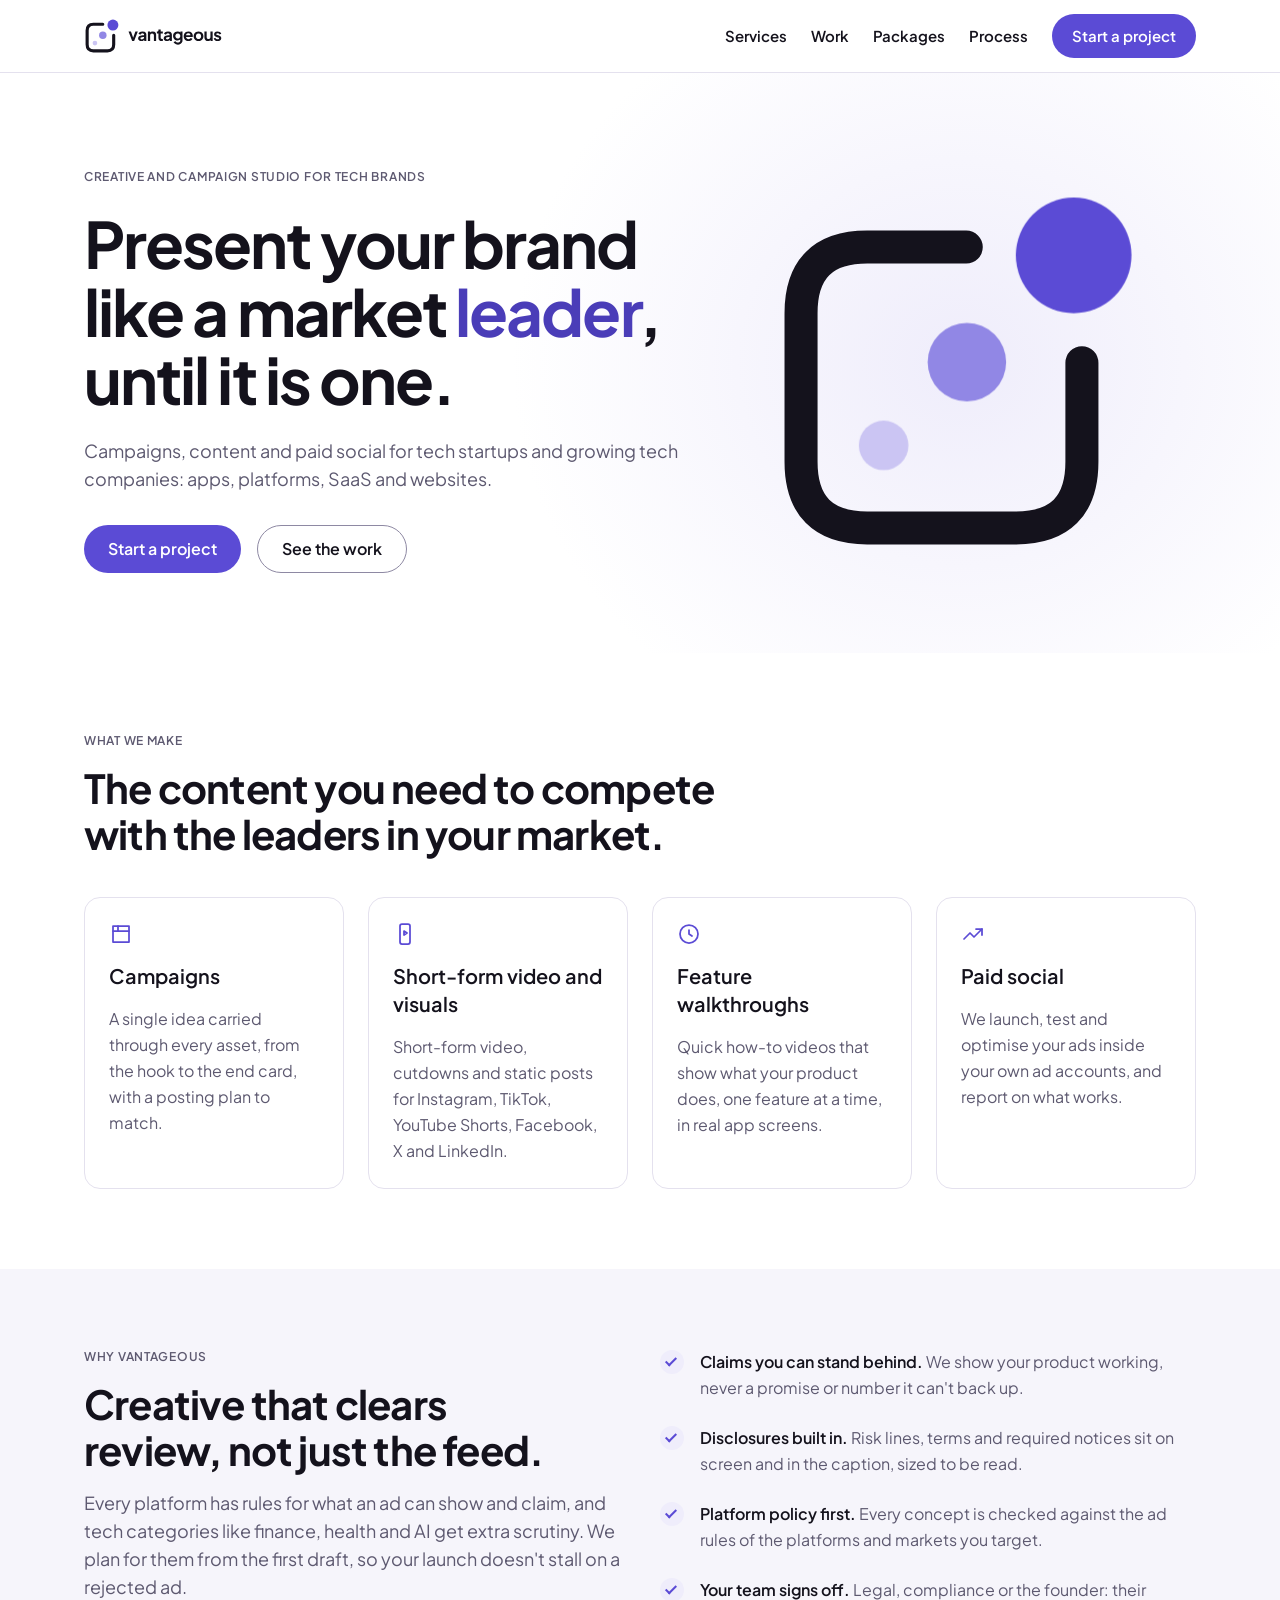
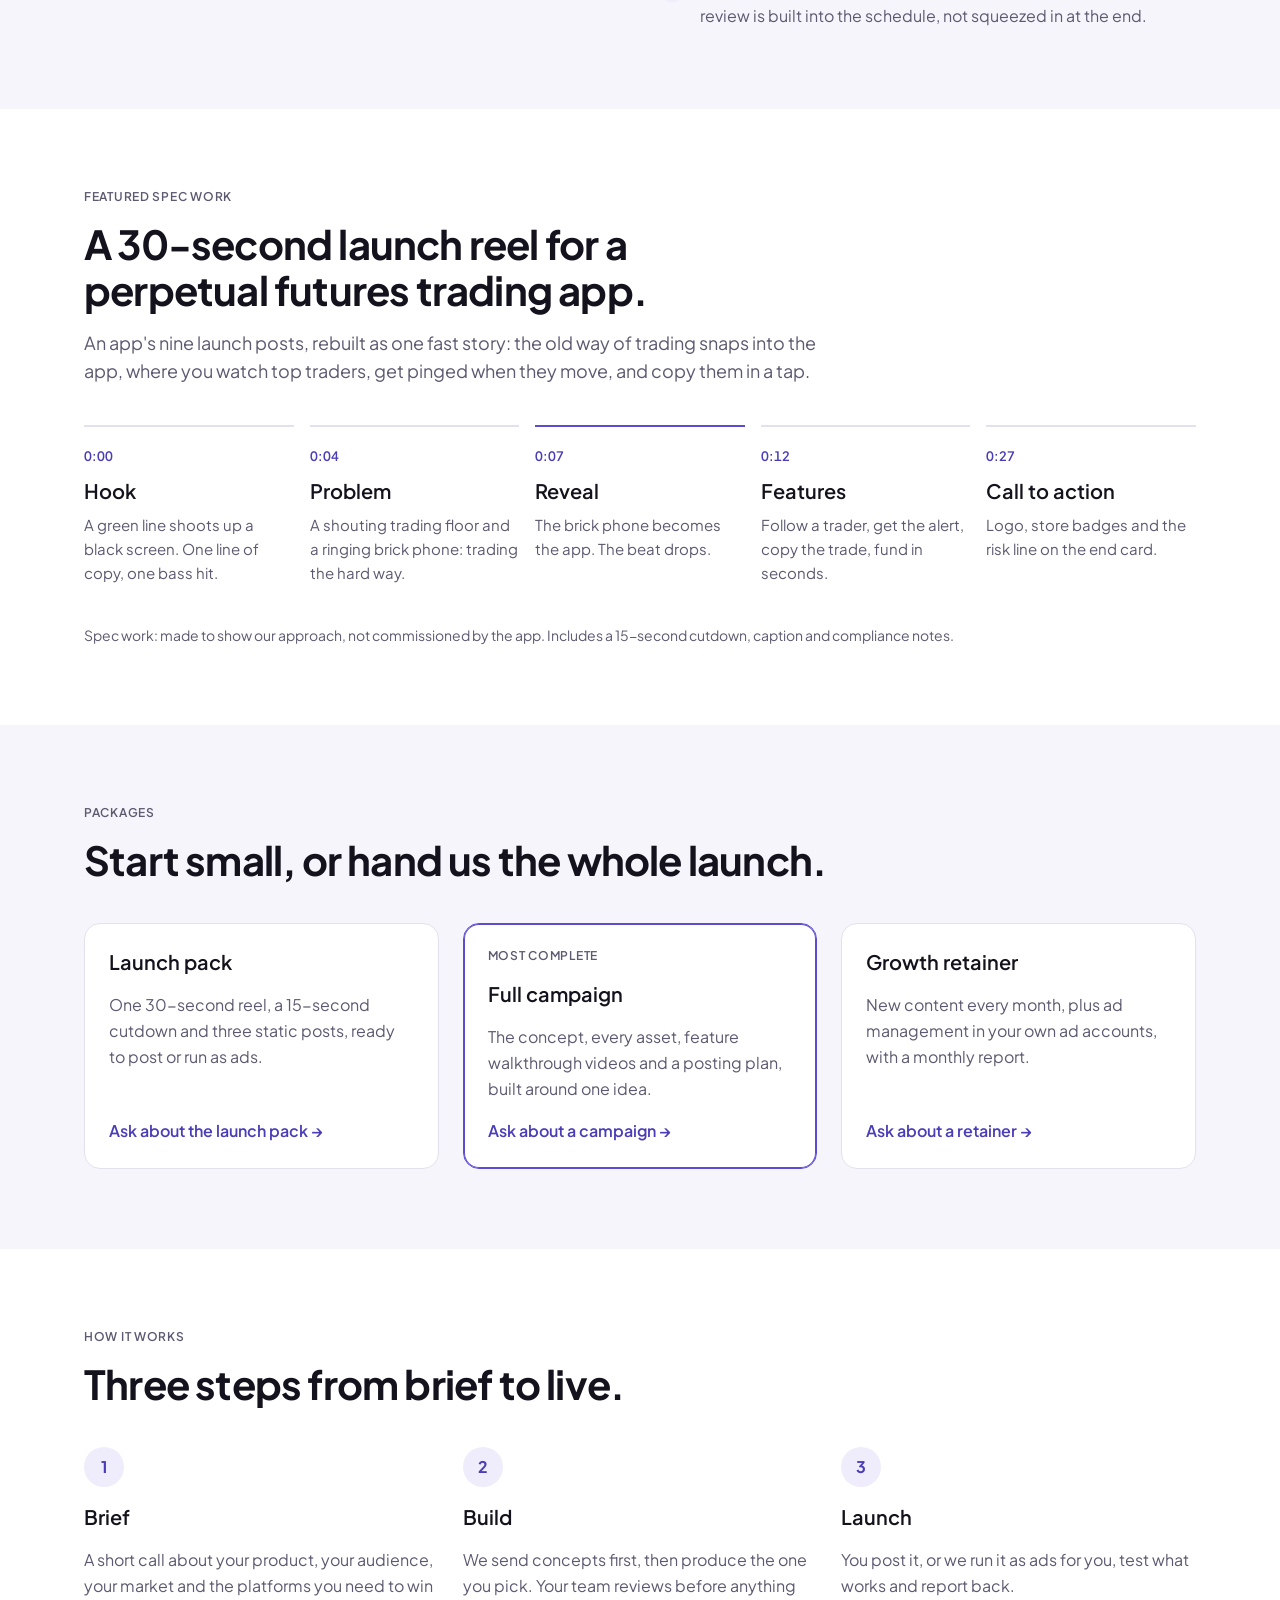
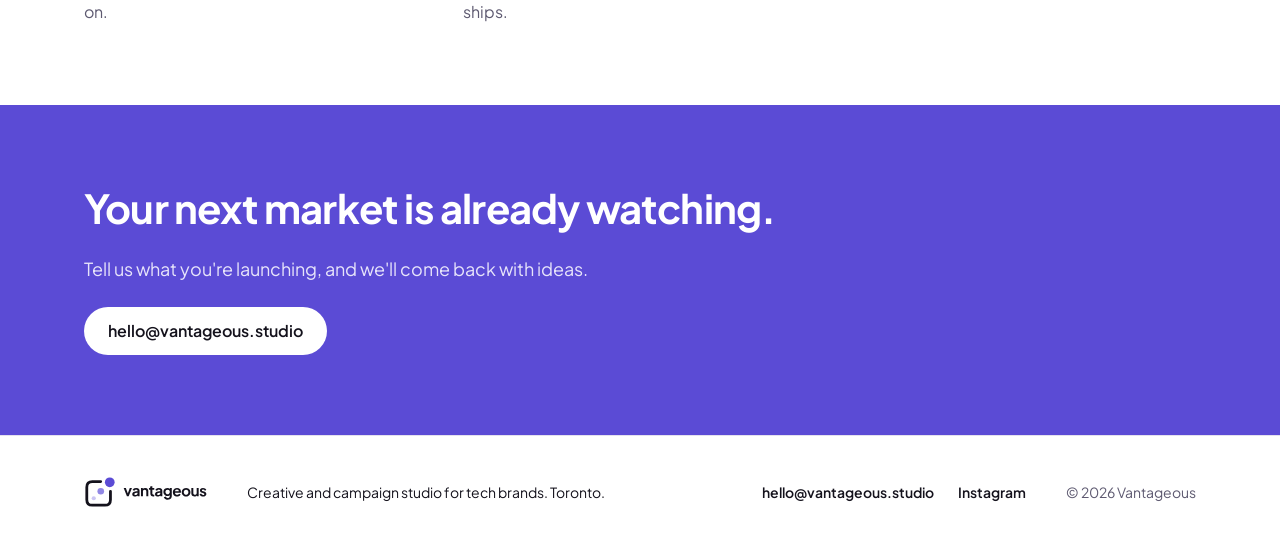
==== index.html @ e402a7e0 "Broaden to tech startups, new line, more platforms Co-Authored-By: Claude Opus 5.5 <noreply@anthropi" ====
<!doctype html>
<html lang="en">
<head>
<meta charset="utf-8">
<meta name="viewport" content="width=device-width, initial-scale=1">
<title>Vantageous | Campaigns and content for tech startups</title>
<meta name="description" content="Vantageous is a creative and campaign studio for tech startups and growing tech companies. Campaigns, short-form video, feature walkthroughs and paid social, built to clear platform review the first time.">
<link rel="canonical" href="https://vantageous.studio/">
<meta property="og:type" content="website">
<meta property="og:url" content="https://vantageous.studio/">
<meta property="og:title" content="Vantageous: present your brand like a market leader, until it is one">
<meta property="og:description" content="Campaigns, content and paid social for tech startups and growing tech companies.">
<meta property="og:image" content="https://vantageous.studio/assets/og-image.png">
<meta name="twitter:card" content="summary_large_image">
<meta name="theme-color" content="#ffffff">
<link rel="icon" href="/assets/vantageous-mark-small.svg" type="image/svg+xml">
<link rel="icon" href="/assets/favicon-32.png" type="image/png" sizes="32x32">
<link rel="apple-touch-icon" href="/assets/apple-touch-icon.png">
<link rel="preconnect" href="https://fonts.googleapis.com">
<link rel="preconnect" href="https://fonts.gstatic.com" crossorigin>
<link href="https://fonts.googleapis.com/css2?family=Plus+Jakarta+Sans:wght@400;600;700&display=swap" rel="stylesheet">
<link rel="stylesheet" href="/styles.css">
</head>
<body>

<a class="skip" href="#main">Skip to content</a>

<header class="nav">
  <div class="container nav-inner">
    <a href="/" class="brand" aria-label="Vantageous home">
      <img src="/assets/vantageous-lockup-ink.svg" alt="Vantageous" width="140" height="36">
    </a>
    <nav aria-label="Main">
      <ul class="nav-links">
        <li><a href="#services">Services</a></li>
        <li><a href="#work">Work</a></li>
        <li><a href="#packages">Packages</a></li>
        <li><a href="#process">Process</a></li>
      </ul>
    </nav>
    <a class="btn btn-primary btn-sm" href="mailto:hello@vantageous.studio?subject=New%20project">Start a project</a>
  </div>
</header>

<main id="main">

  <section class="hero">
    <div class="glow" aria-hidden="true"></div>
    <div class="container hero-inner">
      <div class="hero-copy">
        <p class="label">Creative and campaign studio for tech brands</p>
        <h1 class="display">Present your brand like a market <span class="hl">leader</span>, until it is one.</h1>
        <p class="lead">Campaigns, content and paid social for tech startups and growing tech companies: apps, platforms, SaaS and websites.</p>
        <div class="actions">
          <a class="btn btn-primary" href="mailto:hello@vantageous.studio?subject=New%20project">Start a project</a>
          <a class="btn btn-ghost" href="#work">See the work</a>
        </div>
      </div>
      <div class="hero-mark" aria-hidden="true">
        <svg viewBox="36 20 184 184" class="mark-anim">
          <path class="m-frame" d="M132 52 H84 Q52 52 52 84 V156 Q52 188 84 188 H156 Q188 188 188 156 V108"/>
          <circle class="m-dot d1" cx="92" cy="148" r="12"/>
          <circle class="m-dot d2" cx="132.3" cy="107.7" r="19"/>
          <circle class="m-dot d3" cx="184" cy="56" r="28"/>
        </svg>
      </div>
    </div>
  </section>

  <section id="services" class="section">
    <div class="container">
      <div class="section-head">
        <p class="label">What we make</p>
        <h2 class="h1">The content you need to compete with the leaders in your market.</h2>
      </div>
      <div class="grid grid-4">
        <article class="card">
          <svg class="icon" viewBox="0 0 24 24" aria-hidden="true"><path d="M4 4h16v16H4z"/><path d="M4 9h16M9 4v5"/></svg>
          <h3 class="h3">Campaigns</h3>
          <p>A single idea carried through every asset, from the hook to the end card, with a posting plan to match.</p>
        </article>
        <article class="card">
          <svg class="icon" viewBox="0 0 24 24" aria-hidden="true"><rect x="7" y="2" width="10" height="20" rx="2"/><path d="m11 9 3 2-3 2z"/></svg>
          <h3 class="h3">Short-form video and visuals</h3>
          <p>Short-form video, cutdowns and static posts for Instagram, TikTok, YouTube Shorts, Facebook, X and LinkedIn.</p>
        </article>
        <article class="card">
          <svg class="icon" viewBox="0 0 24 24" aria-hidden="true"><circle cx="12" cy="12" r="9"/><path d="M12 8v4l3 2"/></svg>
          <h3 class="h3">Feature walkthroughs</h3>
          <p>Quick how-to videos that show what your product does, one feature at a time, in real app screens.</p>
        </article>
        <article class="card">
          <svg class="icon" viewBox="0 0 24 24" aria-hidden="true"><path d="M3 17l6-6 4 4 8-8"/><path d="M15 7h6v6"/></svg>
          <h3 class="h3">Paid social</h3>
          <p>We launch, test and optimise your ads inside your own ad accounts, and report on what works.</p>
        </article>
      </div>
    </div>
  </section>

  <section class="section band">
    <div class="container split">
      <div>
        <p class="label">Why Vantageous</p>
        <h2 class="h1">Creative that clears review, not just the feed.</h2>
        <p class="lead">Every platform has rules for what an ad can show and claim, and tech categories like finance, health and AI get extra scrutiny. We plan for them from the first draft, so your launch doesn't stall on a rejected ad.</p>
      </div>
      <ul class="checks">
        <li><span class="check" aria-hidden="true"></span><div><strong>Claims you can stand behind.</strong> We show your product working, never a promise or number it can't back up.</div></li>
        <li><span class="check" aria-hidden="true"></span><div><strong>Disclosures built in.</strong> Risk lines, terms and required notices sit on screen and in the caption, sized to be read.</div></li>
        <li><span class="check" aria-hidden="true"></span><div><strong>Platform policy first.</strong> Every concept is checked against the ad rules of the platforms and markets you target.</div></li>
        <li><span class="check" aria-hidden="true"></span><div><strong>Your team signs off.</strong> Legal, compliance or the founder: their review is built into the schedule, not squeezed in at the end.</div></li>
      </ul>
    </div>
  </section>

  <section id="work" class="section">
    <div class="container">
      <div class="section-head">
        <p class="label">Featured spec work</p>
        <h2 class="h1">A 30-second launch reel for a perpetual futures trading app.</h2>
        <p class="lead">An app's nine launch posts, rebuilt as one fast story: the old way of trading snaps into the app, where you watch top traders, get pinged when they move, and copy them in a tap.</p>
      </div>
      <ol class="beats">
        <li class="beat"><span class="time">0:00</span><h3 class="h3">Hook</h3><p>A green line shoots up a black screen. One line of copy, one bass hit.</p></li>
        <li class="beat"><span class="time">0:04</span><h3 class="h3">Problem</h3><p>A shouting trading floor and a ringing brick phone: trading the hard way.</p></li>
        <li class="beat"><span class="time">0:07</span><h3 class="h3">Reveal</h3><p>The brick phone becomes the app. The beat drops.</p></li>
        <li class="beat"><span class="time">0:12</span><h3 class="h3">Features</h3><p>Follow a trader, get the alert, copy the trade, fund in seconds.</p></li>
        <li class="beat"><span class="time">0:27</span><h3 class="h3">Call to action</h3><p>Logo, store badges and the risk line on the end card.</p></li>
      </ol>
      <p class="note">Spec work: made to show our approach, not commissioned by the app. Includes a 15-second cutdown, caption and compliance notes.</p>
    </div>
  </section>

  <section id="packages" class="section band">
    <div class="container">
      <div class="section-head">
        <p class="label">Packages</p>
        <h2 class="h1">Start small, or hand us the whole launch.</h2>
      </div>
      <div class="grid grid-3">
        <article class="card pkg">
          <h3 class="h3">Launch pack</h3>
          <p>One 30-second reel, a 15-second cutdown and three static posts, ready to post or run as ads.</p>
          <a class="link" href="mailto:hello@vantageous.studio?subject=Launch%20pack">Ask about the launch pack</a>
        </article>
        <article class="card pkg featured">
          <p class="label tag">Most complete</p>
          <h3 class="h3">Full campaign</h3>
          <p>The concept, every asset, feature walkthrough videos and a posting plan, built around one idea.</p>
          <a class="link" href="mailto:hello@vantageous.studio?subject=Full%20campaign">Ask about a campaign</a>
        </article>
        <article class="card pkg">
          <h3 class="h3">Growth retainer</h3>
          <p>New content every month, plus ad management in your own ad accounts, with a monthly report.</p>
          <a class="link" href="mailto:hello@vantageous.studio?subject=Growth%20retainer">Ask about a retainer</a>
        </article>
      </div>
    </div>
  </section>

  <section id="process" class="section">
    <div class="container">
      <div class="section-head">
        <p class="label">How it works</p>
        <h2 class="h1">Three steps from brief to live.</h2>
      </div>
      <ol class="grid grid-3 steps">
        <li class="step"><span class="num">1</span><h3 class="h3">Brief</h3><p>A short call about your product, your audience, your market and the platforms you need to win on.</p></li>
        <li class="step"><span class="num">2</span><h3 class="h3">Build</h3><p>We send concepts first, then produce the one you pick. Your team reviews before anything ships.</p></li>
        <li class="step"><span class="num">3</span><h3 class="h3">Launch</h3><p>You post it, or we run it as ads for you, test what works and report back.</p></li>
      </ol>
    </div>
  </section>

  <section class="section cta">
    <div class="container cta-inner">
      <h2 class="h1">Your next market is already watching.</h2>
      <p class="lead">Tell us what you're launching, and we'll come back with ideas.</p>
      <a class="btn btn-light" href="mailto:hello@vantageous.studio?subject=New%20project">hello@vantageous.studio</a>
    </div>
  </section>

</main>

<footer class="footer">
  <div class="container footer-inner">
    <img src="/assets/vantageous-lockup-ink.svg" alt="Vantageous" width="124" height="32">
    <p class="small">Creative and campaign studio for tech brands. Toronto.</p>
    <ul class="footer-links">
      <li><a href="mailto:hello@vantageous.studio">hello@vantageous.studio</a></li>
      <li><a href="https://www.instagram.com/vantageous/">Instagram</a></li>
    </ul>
    <p class="small muted">© 2026 Vantageous</p>
  </div>
</footer>

</body>
</html>
---- styles.css ----
/* Vantageous site. Values from the Vantageous design system (tokens.json). */
:root {
  --surface: #ffffff;
  --surface-subtle: #f6f5fb;
  --surface-tint: #efedfb;
  --ink: #14121c;
  --ink-muted: #5d5970;
  --line: #e4e1ee;
  --line-strong: #8e89a3;
  --violet: #5b4bd5;
  --violet-soft: #9187e5;
  --violet-text: #4a3db8;
  --on-violet: #ffffff;
  --dot-1: #cbc5f3;

  --space-2: 8px;
  --space-4: 16px;
  --space-6: 24px;
  --space-10: 40px;
  --space-20: 80px;

  --radius-sm: 8px;
  --radius-md: 16px;
  --radius-lg: 28px;
  --radius-pill: 999px;

  --font: "Plus Jakarta Sans", system-ui, -apple-system, "Segoe UI", sans-serif;
}

*, *::before, *::after { box-sizing: border-box; }
html { scroll-behavior: smooth; }
body {
  margin: 0;
  background: var(--surface);
  color: var(--ink);
  font-family: var(--font);
  font-size: 16px;
  line-height: 26px;
  -webkit-font-smoothing: antialiased;
}
img { max-width: 100%; display: block; }
a { color: var(--violet-text); }
:focus-visible { outline: 2px solid var(--violet); outline-offset: 2px; border-radius: 4px; }

.skip { position: absolute; left: -9999px; }
.skip:focus { left: var(--space-4); top: var(--space-4); background: var(--surface); padding: var(--space-2) var(--space-4); z-index: 10; }

.container { width: 100%; max-width: 1160px; margin: 0 auto; padding: 0 var(--space-6); }

/* type */
.display, .h1 { text-wrap: balance; }
.display { font-size: 64px; line-height: 68px; font-weight: 700; letter-spacing: -0.03em; margin: 0; }
.h1 { font-size: 40px; line-height: 46px; font-weight: 700; letter-spacing: -0.02em; margin: 0; }
.h3 { font-size: 20px; line-height: 28px; font-weight: 600; margin: 0; }
.lead { font-size: 18px; line-height: 28px; color: var(--ink-muted); margin: 0; }
.label { font-size: 12px; line-height: 16px; font-weight: 600; letter-spacing: 0.06em; text-transform: uppercase; color: var(--ink-muted); margin: 0; }
.small { font-size: 14px; line-height: 20px; margin: 0; }
.muted { color: var(--ink-muted); }
.hl { color: var(--violet-text); }

/* buttons */
.btn {
  display: inline-flex; align-items: center; justify-content: center;
  min-height: 48px; padding: 0 var(--space-6);
  border-radius: var(--radius-pill);
  font-weight: 600; font-size: 16px; text-decoration: none;
  transition: transform .15s ease, background-color .15s ease;
}
.btn:hover { transform: translateY(-1px); }
.btn-sm { min-height: 44px; padding: 0 20px; font-size: 15px; }
.btn-primary { background: var(--violet); color: var(--on-violet); }
.btn-primary:hover { background: #4f40c4; }
.btn-ghost { color: var(--ink); border: 1px solid var(--line-strong); }
.btn-ghost:hover { background: var(--surface-subtle); }
.btn-light { background: var(--surface); color: var(--ink); }

/* nav */
.nav { position: sticky; top: 0; z-index: 5; background: rgba(255,255,255,.9); backdrop-filter: saturate(180%) blur(12px); border-bottom: 1px solid var(--line); }
.nav-inner { display: flex; align-items: center; gap: var(--space-6); min-height: 72px; }
.brand img { height: 36px; width: auto; }
.nav nav { margin-left: auto; }
.nav-links { display: flex; gap: var(--space-6); list-style: none; margin: 0; padding: 0; }
.nav-links a { color: var(--ink); text-decoration: none; font-weight: 600; font-size: 15px; }
.nav-links a:hover { color: var(--violet-text); }

/* hero */
.hero { position: relative; overflow: hidden; padding: 96px 0 var(--space-20); }
.glow { position: absolute; inset: -20% -10% auto auto; width: 70%; height: 140%; background: radial-gradient(closest-side, var(--surface-tint), rgba(239,237,251,0)); pointer-events: none; }
.hero-inner { position: relative; display: grid; grid-template-columns: minmax(0, 1.25fr) minmax(0, 1fr); gap: var(--space-10); align-items: center; }
.hero-copy { display: flex; flex-direction: column; gap: var(--space-6); }
.actions { display: flex; flex-wrap: wrap; gap: var(--space-4); margin-top: var(--space-2); }
.hero-mark { display: flex; justify-content: center; }
.mark-anim { width: min(100%, 380px); height: auto; overflow: visible; }
.m-frame { fill: none; stroke: var(--ink); stroke-width: 16; stroke-linecap: round; stroke-linejoin: round; }
.m-dot { transform-box: fill-box; transform-origin: center; }
.d1 { fill: var(--dot-1); }
.d2 { fill: var(--violet-soft); }
.d3 { fill: var(--violet); }

@media (prefers-reduced-motion: no-preference) {
  .m-dot { opacity: 0; animation: pop .5s cubic-bezier(.2,.9,.3,1.3) forwards; }
  .d1 { animation-delay: .35s; }
  .d2 { animation-delay: .7s; }
  .d3 { animation: pop .5s cubic-bezier(.2,.9,.3,1.3) 1.05s forwards, breakout .6s cubic-bezier(.2,.9,.3,1.2) 1.05s both; }
  @keyframes pop { from { opacity: 0; transform: scale(.2); } to { opacity: 1; transform: scale(1); } }
  @keyframes breakout { from { translate: -26px 26px; } to { translate: 0 0; } }
}

/* sections */
.section { padding: var(--space-20) 0; }
.band { background: var(--surface-subtle); }
.section-head { display: flex; flex-direction: column; gap: var(--space-4); max-width: 760px; margin-bottom: var(--space-10); }

.grid { display: grid; gap: var(--space-6); }
.grid-4 { grid-template-columns: repeat(4, minmax(0, 1fr)); }
.grid-3 { grid-template-columns: repeat(3, minmax(0, 1fr)); }

.card {
  background: var(--surface); border: 1px solid var(--line); border-radius: var(--radius-md);
  padding: var(--space-6); display: flex; flex-direction: column; gap: var(--space-4);
}
.card p { margin: 0; color: var(--ink-muted); }
.icon { width: 24px; height: 24px; fill: none; stroke: var(--violet); stroke-width: 1.75; stroke-linecap: round; stroke-linejoin: round; }

/* why fintech */
.split { display: grid; grid-template-columns: minmax(0, 1fr) minmax(0, 1fr); gap: var(--space-10); align-items: start; }
.split > div { display: flex; flex-direction: column; gap: var(--space-4); }
.checks { list-style: none; margin: 0; padding: 0; display: flex; flex-direction: column; gap: var(--space-6); }
.checks li { display: flex; gap: var(--space-4); align-items: flex-start; }
.checks strong { font-weight: 600; }
.checks div { color: var(--ink-muted); }
.checks strong { color: var(--ink); }
.check { flex: none; width: 24px; height: 24px; margin-top: 1px; border-radius: var(--radius-pill); background: var(--surface-tint); position: relative; }
.check::after { content: ""; position: absolute; left: 8px; top: 5px; width: 6px; height: 11px; border: solid var(--violet); border-width: 0 2px 2px 0; transform: rotate(45deg); }

/* spec work */
.beats { list-style: none; margin: 0; padding: 0; display: grid; grid-template-columns: repeat(5, minmax(0, 1fr)); gap: var(--space-4); }
.beat { border-top: 2px solid var(--line); padding-top: var(--space-4); display: flex; flex-direction: column; gap: var(--space-2); }
.beat:nth-child(3) { border-top-color: var(--violet); }
.beat p { margin: 0; color: var(--ink-muted); font-size: 15px; line-height: 24px; }
.time { font-size: 13px; font-weight: 600; color: var(--violet-text); font-variant-numeric: tabular-nums; }
.note { margin: var(--space-10) 0 0; font-size: 14px; line-height: 20px; color: var(--ink-muted); }

/* packages */
.pkg .link { margin-top: auto; font-weight: 600; text-decoration: none; }
.pkg .link::after { content: " \2192"; }
.featured { border-color: var(--violet); box-shadow: inset 0 0 0 1px var(--violet); }
.tag { color: var(--violet-text); }

/* process */
.steps { list-style: none; margin: 0; padding: 0; }
.step { display: flex; flex-direction: column; gap: var(--space-4); }
.step p { margin: 0; color: var(--ink-muted); }
.num { width: 40px; height: 40px; border-radius: var(--radius-pill); background: var(--surface-tint); color: var(--violet-text); display: grid; place-items: center; font-weight: 700; }

/* cta */
.cta { background: var(--violet); color: var(--on-violet); }
.cta-inner { display: flex; flex-direction: column; align-items: flex-start; gap: var(--space-6); }
.cta .lead { color: #e7e4fa; }

/* footer */
.footer { padding: var(--space-10) 0; border-top: 1px solid var(--line); }
.footer-inner { display: flex; flex-wrap: wrap; align-items: center; gap: var(--space-4) var(--space-10); }
.footer-inner img { height: 32px; width: auto; }
.footer-links { display: flex; gap: var(--space-6); list-style: none; margin: 0 0 0 auto; padding: 0; font-size: 14px; }
.footer-links a { color: var(--ink); text-decoration: none; font-weight: 600; }

/* responsive */
@media (max-width: 1000px) {
  .grid-4 { grid-template-columns: repeat(2, minmax(0, 1fr)); }
  .beats { grid-template-columns: repeat(2, minmax(0, 1fr)); row-gap: var(--space-6); }
}
@media (max-width: 760px) {
  .container { padding: 0 var(--space-4); }
  .nav-links { display: none; }
  .nav nav { margin-left: auto; }
  .hero { padding: var(--space-10) 0 var(--space-10); }
  .hero-inner { grid-template-columns: 1fr; }
  .hero-mark { order: -1; justify-content: flex-start; }
  .mark-anim { width: 140px; }
  .display { font-size: 40px; line-height: 44px; }
  .h1 { font-size: 30px; line-height: 36px; }
  .lead { font-size: 16px; line-height: 26px; }
  .section { padding: 56px 0; }
  .grid-4, .grid-3, .split { grid-template-columns: 1fr; }
  .beats { grid-template-columns: 1fr; }
  .brand img { height: 30px; }
  .footer-links { margin-left: 0; }
}
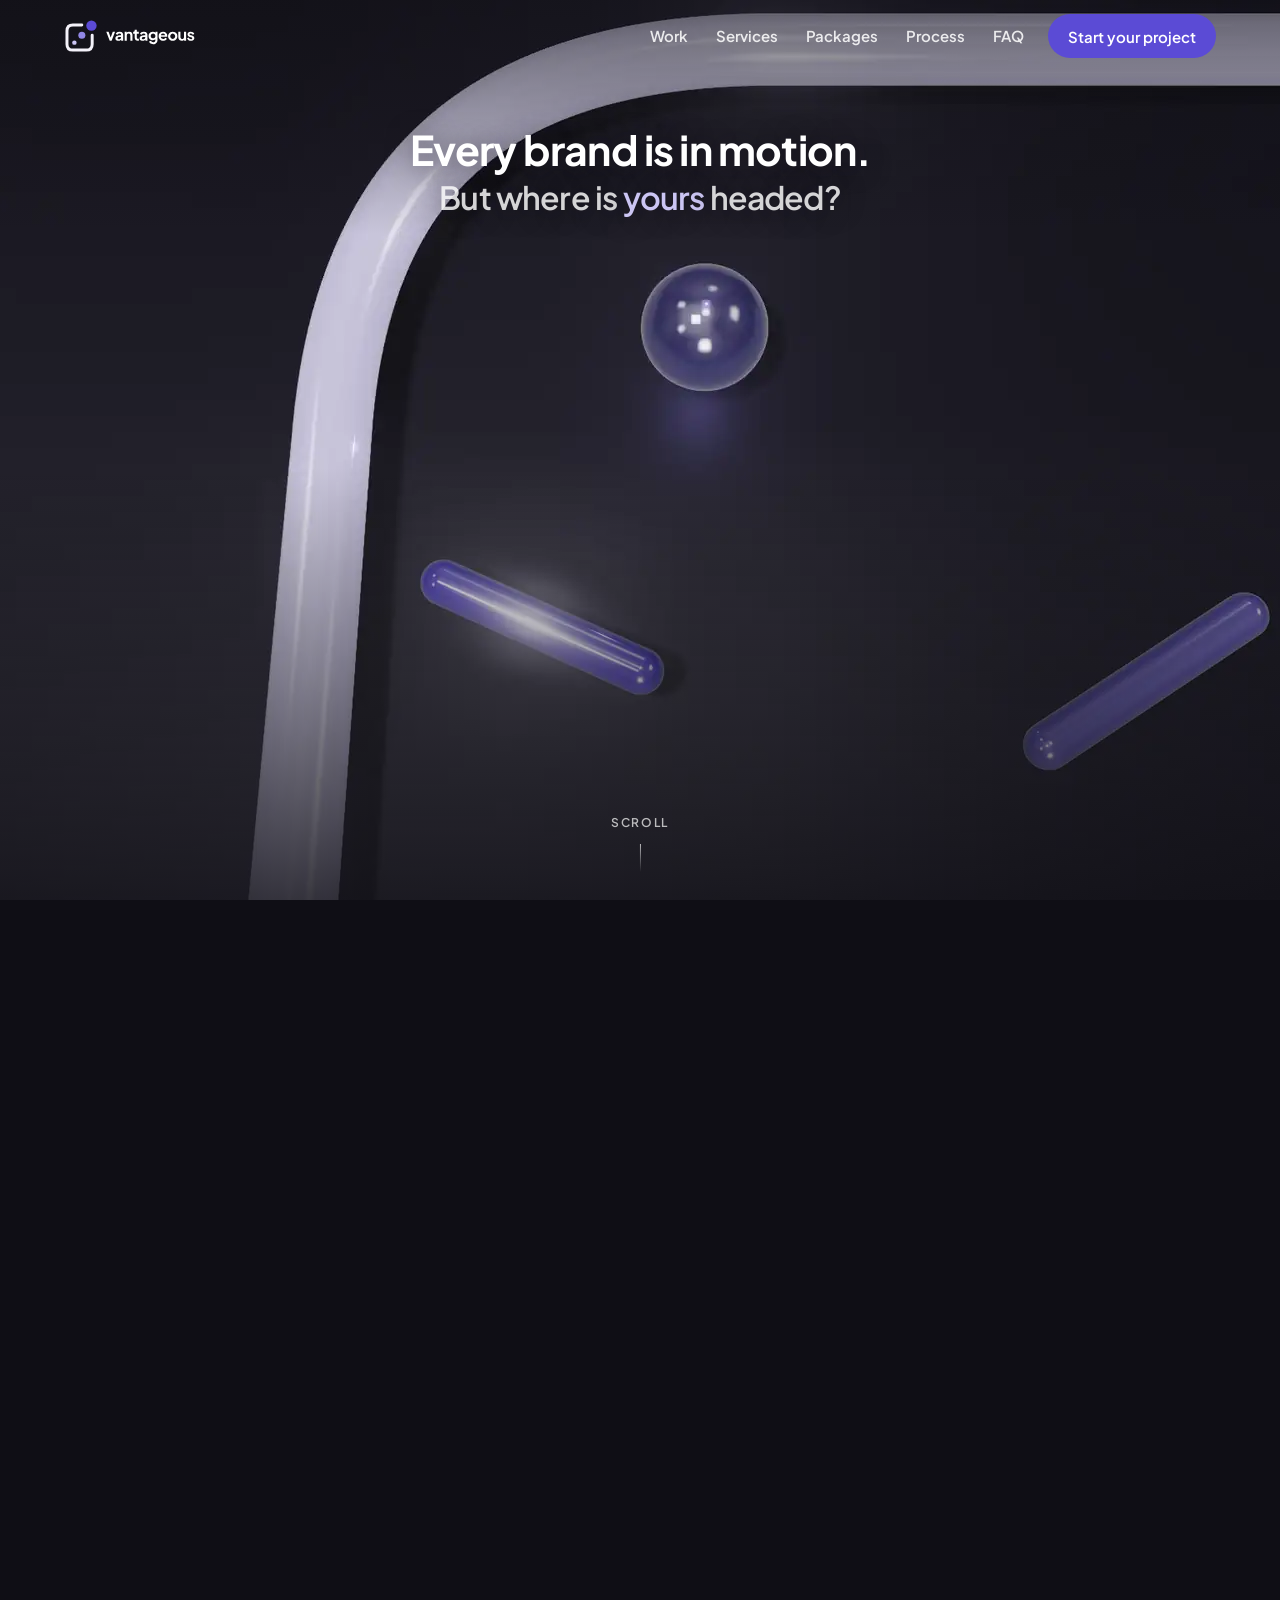
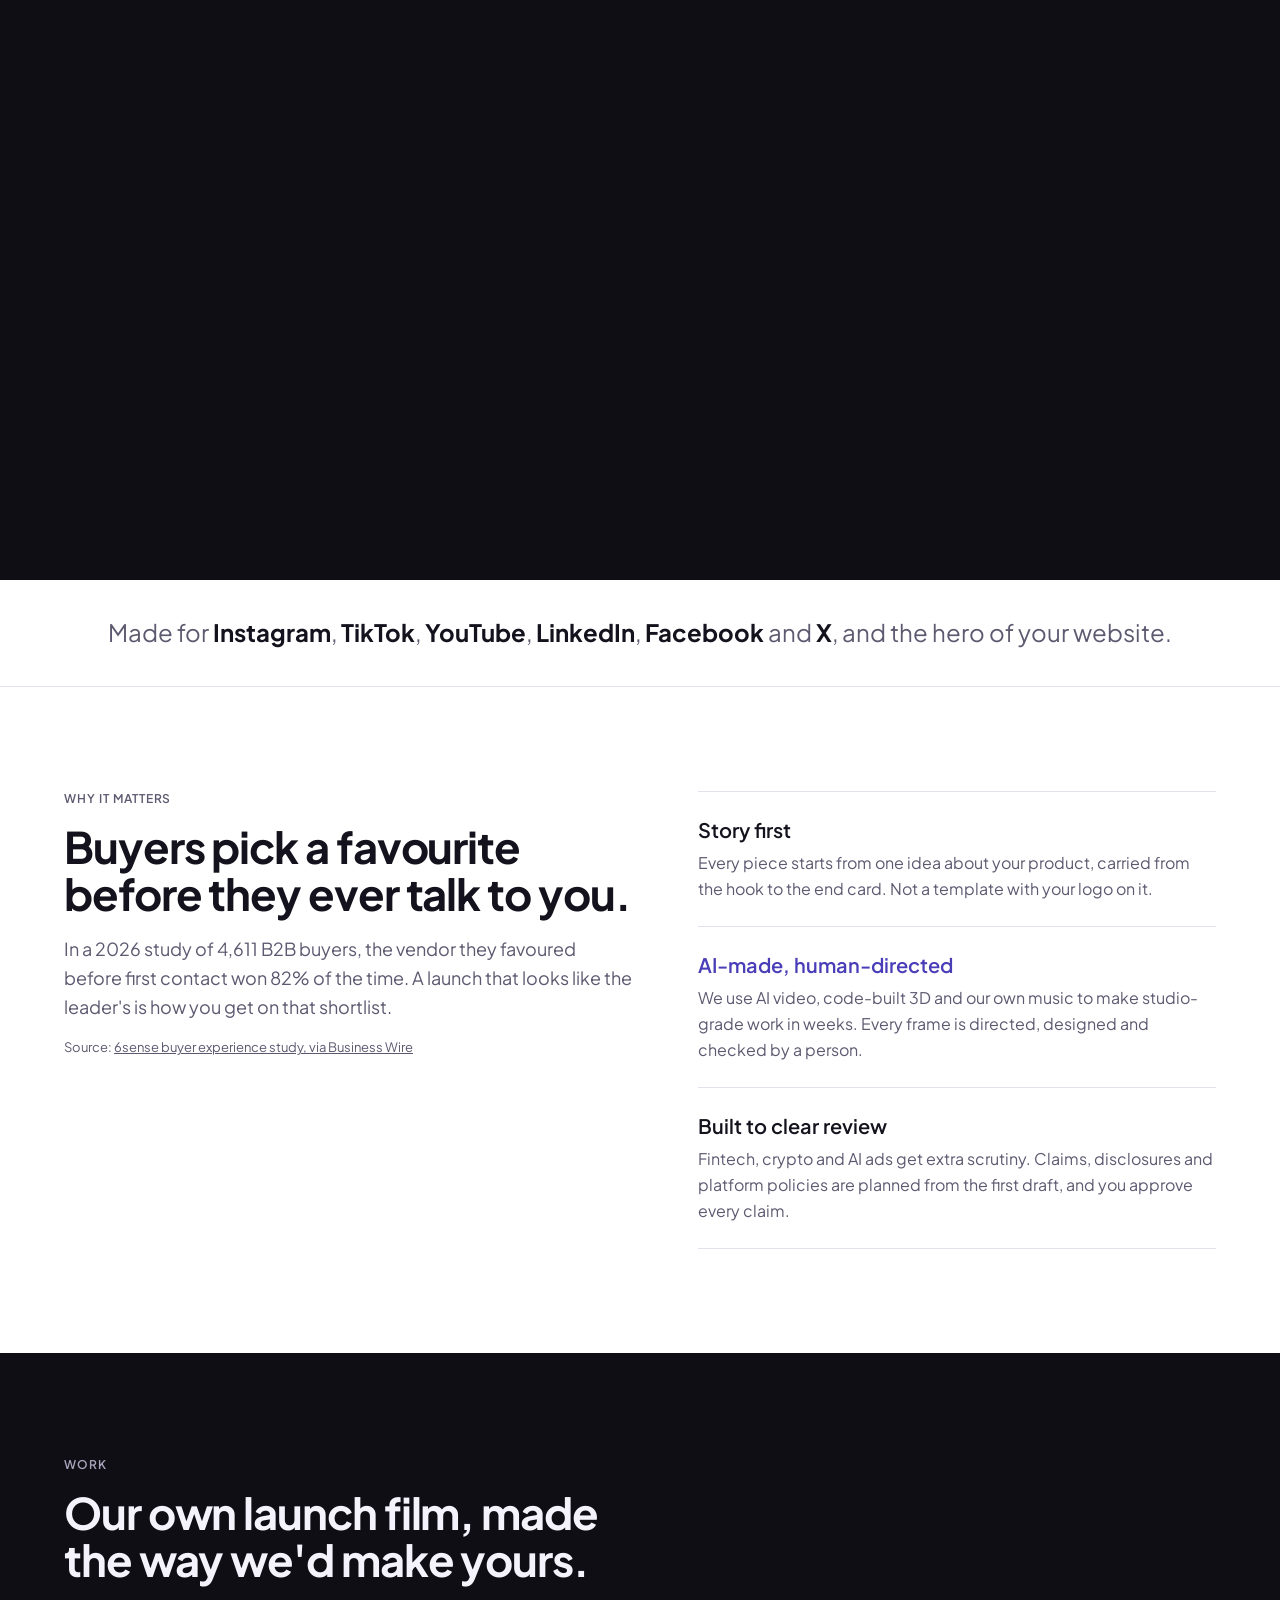
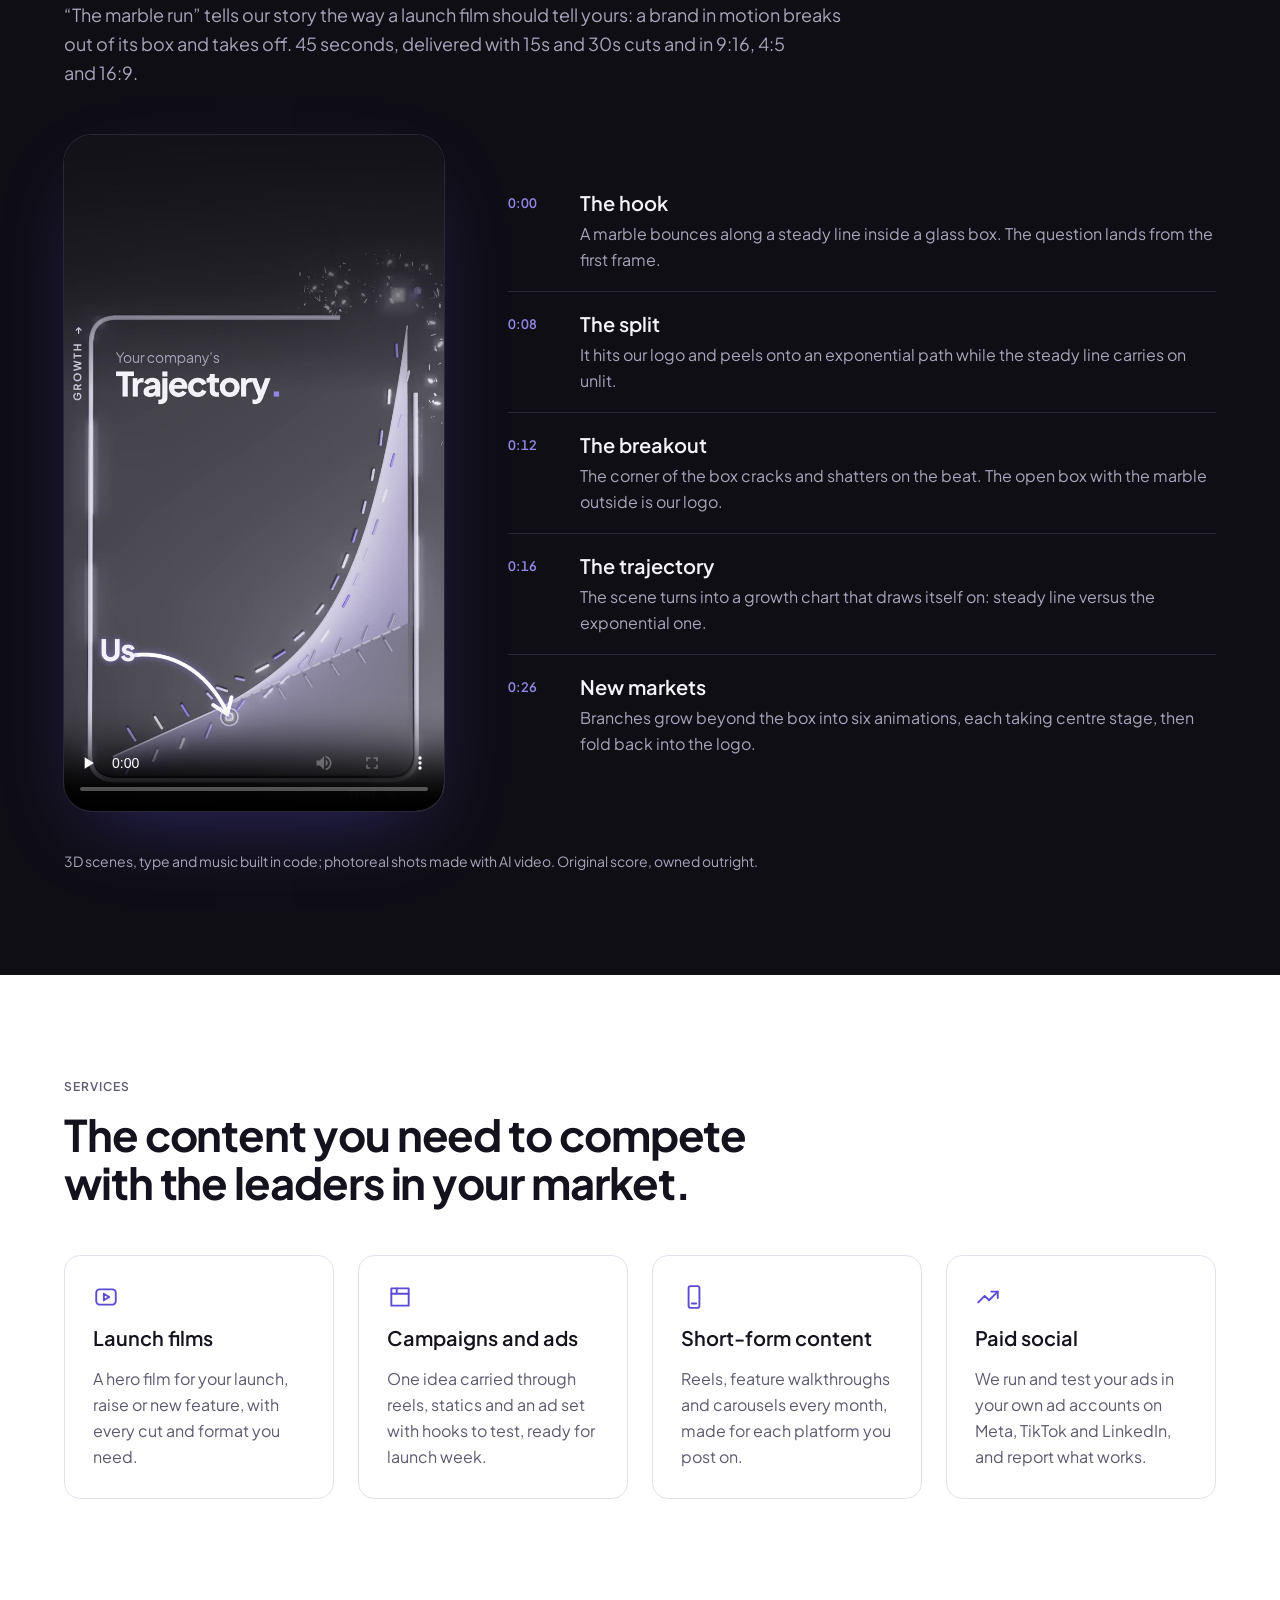
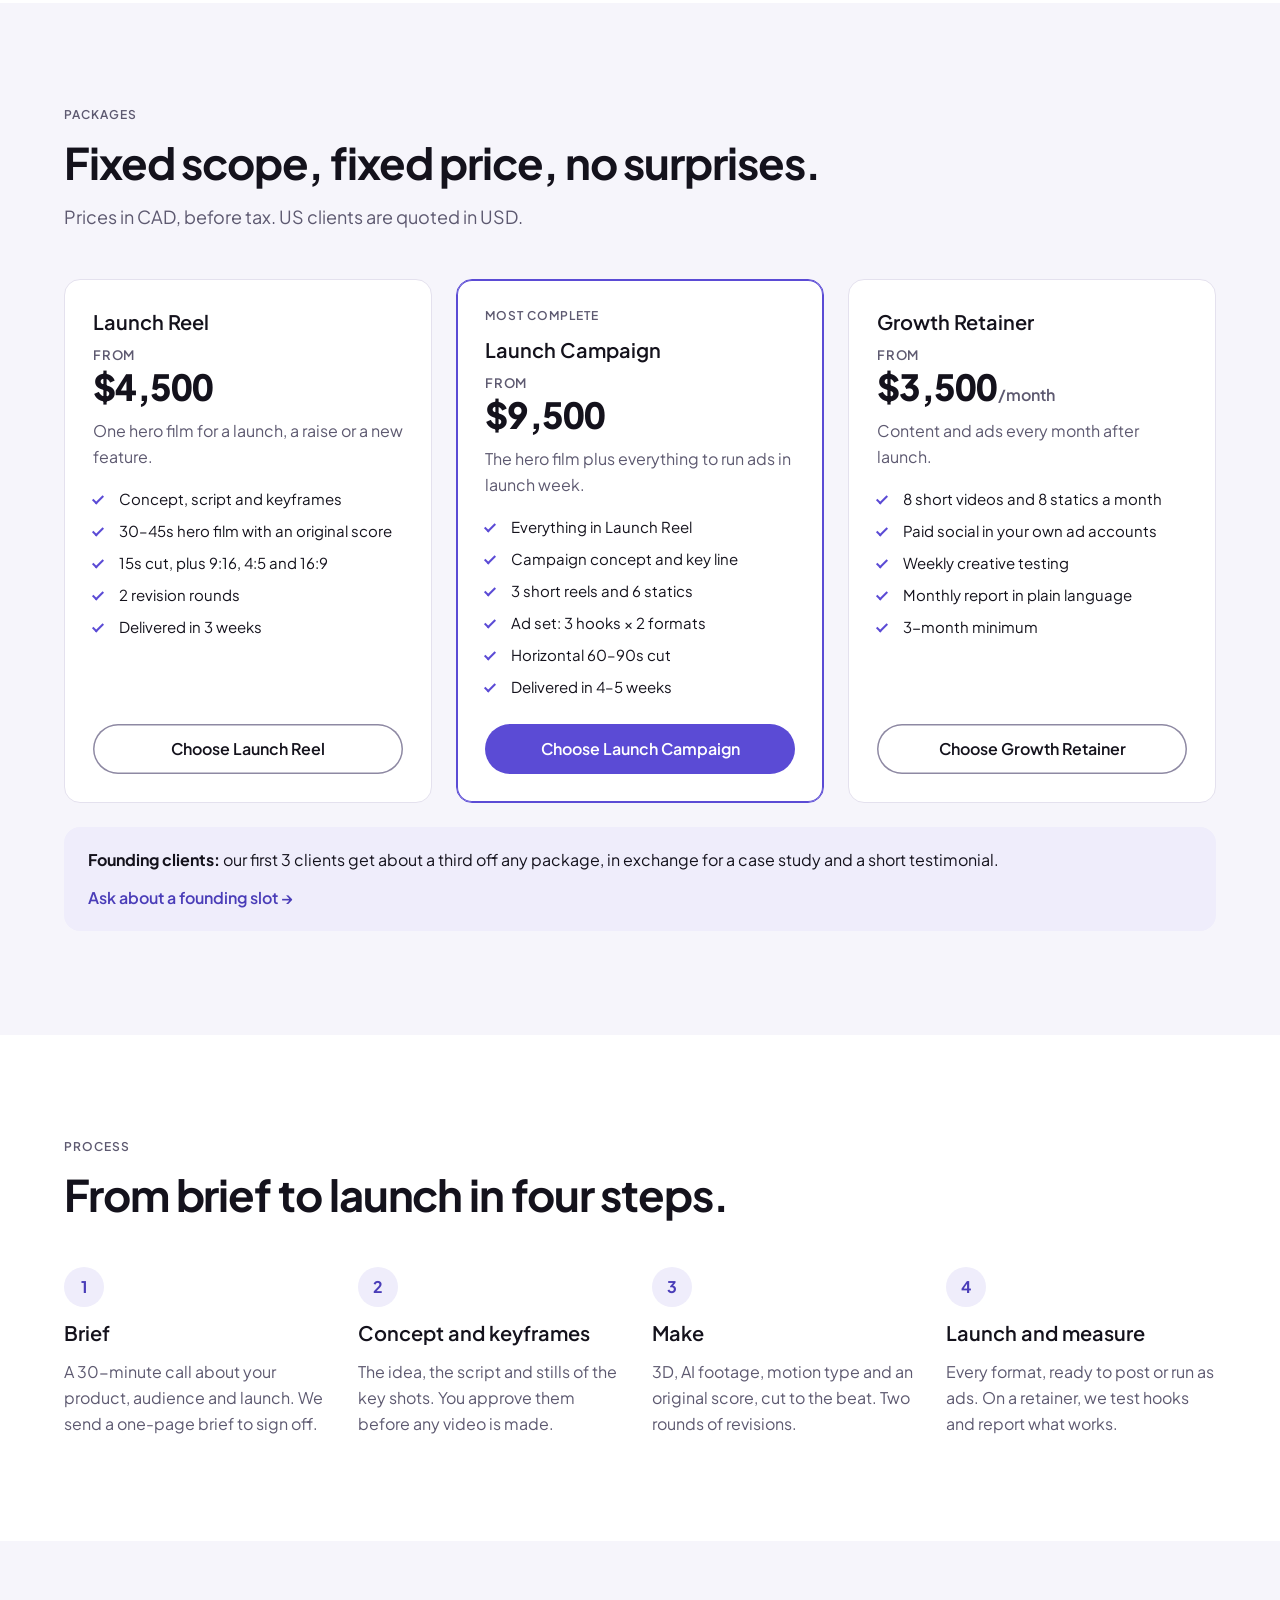
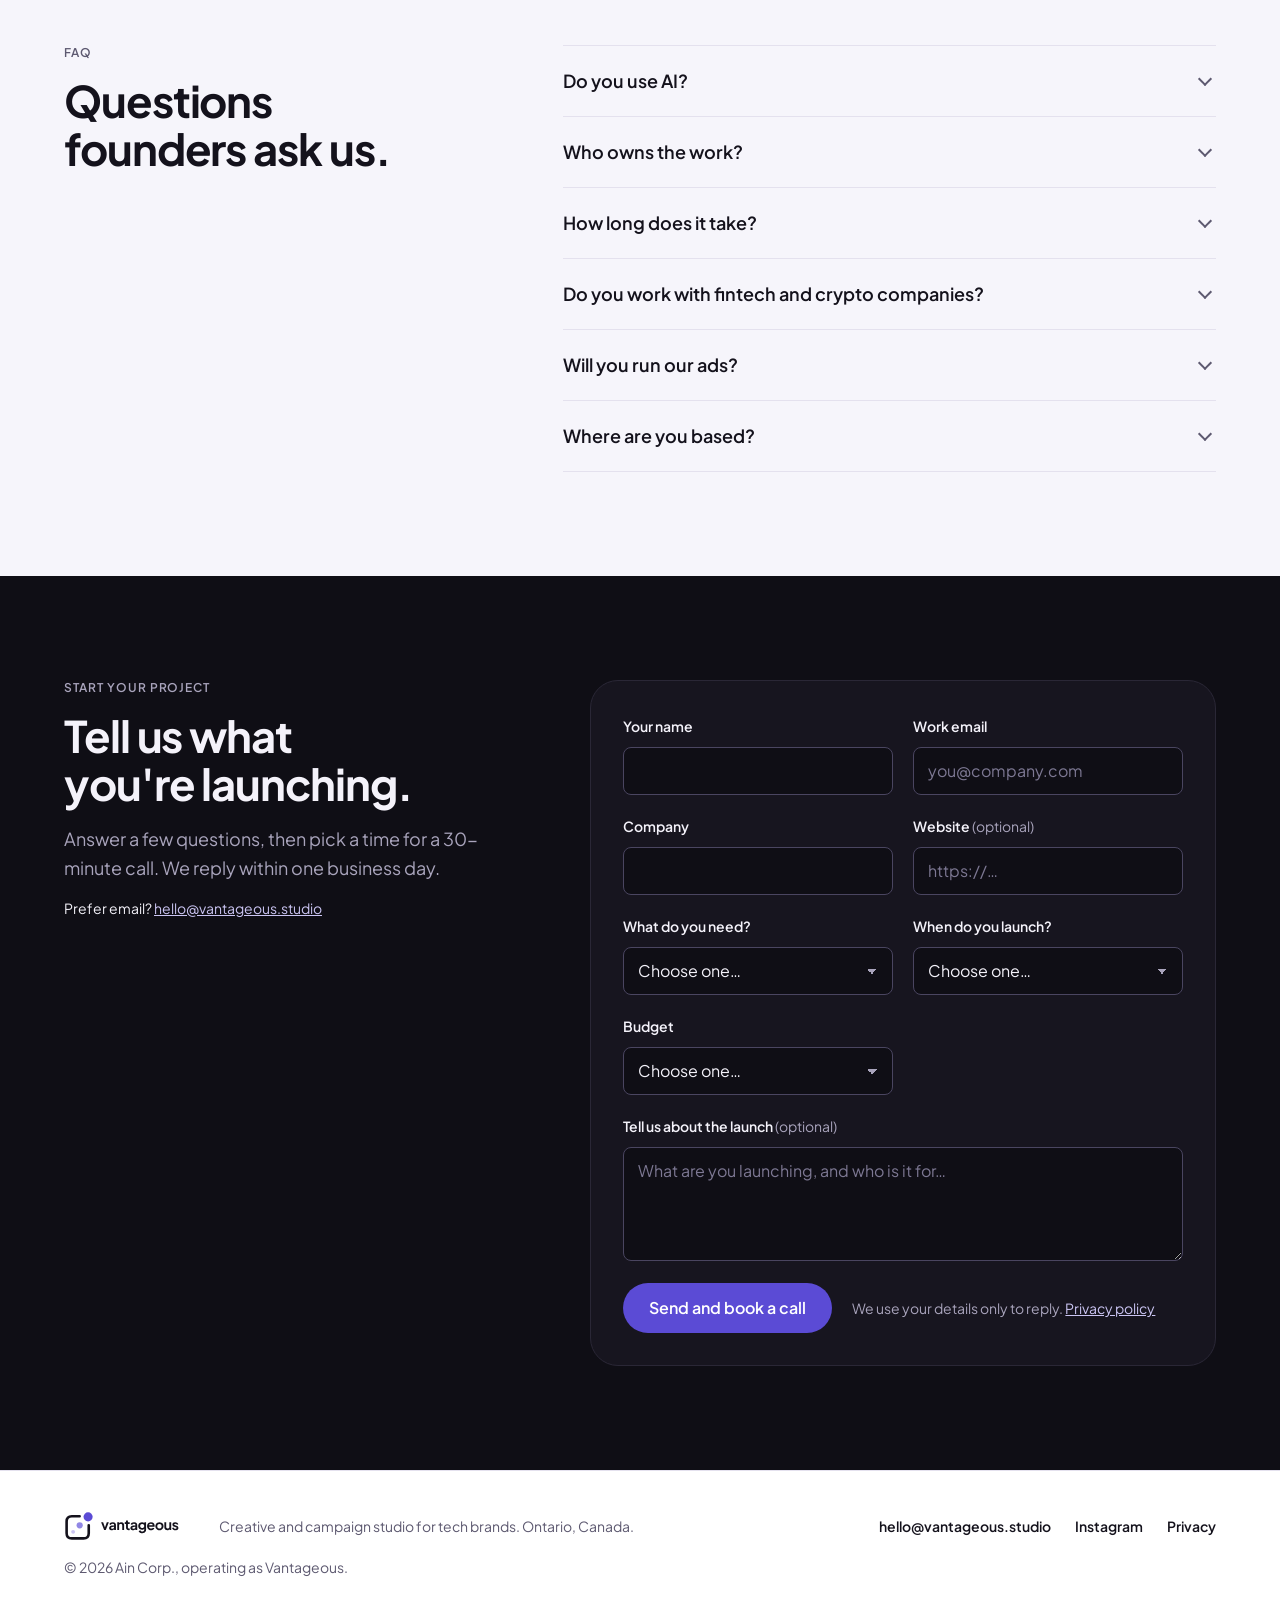
==== commit 18cbf994: "Rebuild site around the brand film: scroll-driven hero, packages, process, FAQ, project form, privac" ====
--- a/index.html
+++ b/index.html
@@ -2,182 +2,356 @@
 <html lang="en">
 <head>
 <meta charset="utf-8">
-<meta name="viewport" content="width=device-width, initial-scale=1">
-<title>Vantageous | Campaigns and content for tech startups</title>
-<meta name="description" content="Vantageous is a creative and campaign studio for tech startups and growing tech companies. Campaigns, short-form video, feature walkthroughs and paid social, built to clear platform review the first time.">
+<meta name="viewport" content="width=device-width, initial-scale=1, viewport-fit=cover">
+<title>Vantageous | Launch films, campaigns and paid social for tech startups</title>
+<meta name="description" content="Vantageous is a creative and campaign studio for tech startups. Launch films, campaigns, short-form content and paid social that present your brand like a market leader. AI-made, human-directed.">
 <link rel="canonical" href="https://vantageous.studio/">
 <meta property="og:type" content="website">
+<meta property="og:site_name" content="Vantageous">
 <meta property="og:url" content="https://vantageous.studio/">
-<meta property="og:title" content="Vantageous: present your brand like a market leader, until it is one">
-<meta property="og:description" content="Campaigns, content and paid social for tech startups and growing tech companies.">
-<meta property="og:image" content="https://vantageous.studio/assets/og-image.png">
+<meta property="og:title" content="Vantageous: present your brand like a market leader">
+<meta property="og:description" content="Launch films, campaigns, content and paid social for tech startups and growing tech companies.">
+<meta property="og:image" content="https://vantageous.studio/assets/og-image.jpg">
+<meta property="og:image:width" content="1200">
+<meta property="og:image:height" content="630">
 <meta name="twitter:card" content="summary_large_image">
-<meta name="theme-color" content="#ffffff">
+<meta name="theme-color" content="#0f0e15">
 <link rel="icon" href="/assets/vantageous-mark-small.svg" type="image/svg+xml">
 <link rel="icon" href="/assets/favicon-32.png" type="image/png" sizes="32x32">
 <link rel="apple-touch-icon" href="/assets/apple-touch-icon.png">
 <link rel="preconnect" href="https://fonts.googleapis.com">
 <link rel="preconnect" href="https://fonts.gstatic.com" crossorigin>
-<link href="https://fonts.googleapis.com/css2?family=Plus+Jakarta+Sans:wght@400;600;700&display=swap" rel="stylesheet">
+<link href="https://fonts.googleapis.com/css2?family=Plus+Jakarta+Sans:wght@400;500;600;700;800&display=swap" rel="stylesheet">
+<link rel="preload" as="image" href="/assets/hero/169/f000.webp" media="(min-aspect-ratio: 1/1)" fetchpriority="high">
+<link rel="preload" as="image" href="/assets/hero/916/f000.webp" media="(max-aspect-ratio: 1/1)" fetchpriority="high">
 <link rel="stylesheet" href="/styles.css">
+<script type="application/ld+json">
+{"@context":"https://schema.org","@type":"ProfessionalService","name":"Vantageous","legalName":"Ain Corp.","url":"https://vantageous.studio/","email":"hello@vantageous.studio","description":"Creative and campaign studio for tech startups: launch films, campaigns, short-form content and paid social.","areaServed":["CA","US"],"address":{"@type":"PostalAddress","addressRegion":"ON","addressCountry":"CA"},"sameAs":["https://www.instagram.com/vantageous/"]}
+</script>
 </head>
 <body>
 
 <a class="skip" href="#main">Skip to content</a>
 
-<header class="nav">
+<header class="nav" data-nav>
   <div class="container nav-inner">
     <a href="/" class="brand" aria-label="Vantageous home">
-      <img src="/assets/vantageous-lockup-ink.svg" alt="Vantageous" width="140" height="36">
+      <img class="logo-light" src="/assets/vantageous-lockup-white.svg" alt="Vantageous" width="140" height="36">
+      <img class="logo-dark" src="/assets/vantageous-lockup-ink.svg" alt="" width="140" height="36" aria-hidden="true">
     </a>
     <nav aria-label="Main">
       <ul class="nav-links">
+        <li><a href="#work">Work</a></li>
         <li><a href="#services">Services</a></li>
-        <li><a href="#work">Work</a></li>
         <li><a href="#packages">Packages</a></li>
         <li><a href="#process">Process</a></li>
+        <li><a href="#faq">FAQ</a></li>
       </ul>
     </nav>
-    <a class="btn btn-primary btn-sm" href="mailto:hello@vantageous.studio?subject=New%20project">Start a project</a>
+    <a class="btn btn-primary btn-sm" href="#start">Start your project</a>
   </div>
 </header>
 
 <main id="main">
 
-  <section class="hero">
-    <div class="glow" aria-hidden="true"></div>
-    <div class="container hero-inner">
-      <div class="hero-copy">
+  <!-- Hero: the marble run plays as you scroll. Without JS or with reduced motion it is a still frame. -->
+  <section class="hero" data-hero aria-labelledby="hero-title">
+    <div class="hero-stage">
+      <canvas class="hero-canvas" data-hero-canvas aria-hidden="true"></canvas>
+      <picture class="hero-still">
+        <source media="(max-aspect-ratio: 1/1)" srcset="/assets/hero/916/still.webp">
+        <img src="/assets/hero/169/still.webp" alt="" width="1600" height="900" fetchpriority="high">
+      </picture>
+      <div class="hero-shade" aria-hidden="true"></div>
+      <div class="copy-shade" data-beat="0.76,1.01" aria-hidden="true"></div>
+
+      <div class="beats" aria-hidden="true">
+        <p class="beat" data-beat="0,0.33">Every brand is in motion.<br><span>But where is <em>yours</em> headed?</span></p>
+        <p class="beat" data-beat="0.37,0.53">Pick up <em>speed</em>.</p>
+        <p class="beat" data-beat="0.56,0.74">Break out of your <em>box</em>.</p>
+      </div>
+
+      <div class="hero-copy" data-beat="0.78,1.01">
         <p class="label">Creative and campaign studio for tech brands</p>
-        <h1 class="display">Present your brand like a market <span class="hl">leader</span>, until it is one.</h1>
-        <p class="lead">Campaigns, content and paid social for tech startups and growing tech companies: apps, platforms, SaaS and websites.</p>
+        <h1 id="hero-title" class="display">Present your brand like a market <em>leader</em>, and let it flourish into one.</h1>
+        <p class="lead">Launch films, campaigns, content and paid social for tech startups and growing tech companies: apps, platforms, SaaS and websites.</p>
         <div class="actions">
-          <a class="btn btn-primary" href="mailto:hello@vantageous.studio?subject=New%20project">Start a project</a>
-          <a class="btn btn-ghost" href="#work">See the work</a>
-        </div>
-      </div>
-      <div class="hero-mark" aria-hidden="true">
-        <svg viewBox="36 20 184 184" class="mark-anim">
-          <path class="m-frame" d="M132 52 H84 Q52 52 52 84 V156 Q52 188 84 188 H156 Q188 188 188 156 V108"/>
-          <circle class="m-dot d1" cx="92" cy="148" r="12"/>
-          <circle class="m-dot d2" cx="132.3" cy="107.7" r="19"/>
-          <circle class="m-dot d3" cx="184" cy="56" r="28"/>
-        </svg>
-      </div>
-    </div>
-  </section>
-
-  <section id="services" class="section">
-    <div class="container">
-      <div class="section-head">
-        <p class="label">What we make</p>
+          <a class="btn btn-primary" href="#start">Start your project</a>
+          <button class="btn btn-glass" type="button" data-open-film>
+            <svg viewBox="0 0 24 24" aria-hidden="true"><path d="M8 5.5v13l11-6.5z"/></svg>
+            Watch the film
+          </button>
+        </div>
+      </div>
+
+      <p class="scroll-hint" data-scroll-hint aria-hidden="true">Scroll</p>
+    </div>
+  </section>
+
+  <section class="section platforms" aria-label="Platforms we make content for">
+    <div class="container">
+      <p class="platform-line">Made for <strong>Instagram</strong>, <strong>TikTok</strong>, <strong>YouTube</strong>, <strong>LinkedIn</strong>, <strong>Facebook</strong> and <strong>X</strong>, and the hero of your website.</p>
+    </div>
+  </section>
+
+  <section class="section" id="why">
+    <div class="container split">
+      <div class="stack">
+        <p class="label">Why it matters</p>
+        <h2 class="h1">Buyers pick a favourite before they ever talk to you.</h2>
+        <p class="lead">In a 2026 study of 4,611 B2B buyers, the vendor they favoured before first contact won 82% of the time. A launch that looks like the leader's is how you get on that shortlist.</p>
+        <p class="source">Source: <a href="https://www.businesswire.com/news/home/20261102445967/en/">6sense buyer experience study, via Business Wire</a></p>
+      </div>
+      <ul class="pillars">
+        <li>
+          <h3 class="h3">Story first</h3>
+          <p>Every piece starts from one idea about your product, carried from the hook to the end card. Not a template with your logo on it.</p>
+        </li>
+        <li>
+          <h3 class="h3">AI-made, human-directed</h3>
+          <p>We use AI video, code-built 3D and our own music to make studio-grade work in weeks. Every frame is directed, designed and checked by a person.</p>
+        </li>
+        <li>
+          <h3 class="h3">Built to clear review</h3>
+          <p>Fintech, crypto and AI ads get extra scrutiny. Claims, disclosures and platform policies are planned from the first draft, and you approve every claim.</p>
+        </li>
+      </ul>
+    </div>
+  </section>
+
+  <section class="section dark" id="work">
+    <div class="container">
+      <div class="section-head">
+        <p class="label">Work</p>
+        <h2 class="h1">Our own launch film, made the way we'd make yours.</h2>
+        <p class="lead">“The marble run” tells our story the way a launch film should tell yours: a brand in motion breaks out of its box and takes off. 45 seconds, delivered with 15s and 30s cuts and in 9:16, 4:5 and 16:9.</p>
+      </div>
+      <div class="work-grid">
+        <figure class="film-frame">
+          <video controls playsinline preload="none" poster="/assets/film/poster-9x16.jpg" width="720" height="1280">
+            <source src="/assets/film/vantageous-film-9x16.mp4" type="video/mp4">
+          </video>
+          <figcaption class="sr-only">Vantageous brand film, 45 seconds, vertical.</figcaption>
+        </figure>
+        <ol class="timeline">
+          <li><span class="time">0:00</span><div><h3 class="h3">The hook</h3><p>A marble bounces along a steady line inside a glass box. The question lands from the first frame.</p></div></li>
+          <li><span class="time">0:08</span><div><h3 class="h3">The split</h3><p>It hits our logo and peels onto an exponential path while the steady line carries on unlit.</p></div></li>
+          <li><span class="time">0:12</span><div><h3 class="h3">The breakout</h3><p>The corner of the box cracks and shatters on the beat. The open box with the marble outside is our logo.</p></div></li>
+          <li><span class="time">0:16</span><div><h3 class="h3">The trajectory</h3><p>The scene turns into a growth chart that draws itself on: steady line versus the exponential one.</p></div></li>
+          <li><span class="time">0:26</span><div><h3 class="h3">New markets</h3><p>Branches grow beyond the box into six animations, each taking centre stage, then fold back into the logo.</p></div></li>
+        </ol>
+      </div>
+      <p class="note">3D scenes, type and music built in code; photoreal shots made with AI video. Original score, owned outright.</p>
+    </div>
+  </section>
+
+  <section class="section" id="services">
+    <div class="container">
+      <div class="section-head">
+        <p class="label">Services</p>
         <h2 class="h1">The content you need to compete with the leaders in your market.</h2>
       </div>
       <div class="grid grid-4">
         <article class="card">
+          <svg class="icon" viewBox="0 0 24 24" aria-hidden="true"><rect x="3" y="5" width="18" height="14" rx="3"/><path d="m10 9 5 3-5 3z"/></svg>
+          <h3 class="h3">Launch films</h3>
+          <p>A hero film for your launch, raise or new feature, with every cut and format you need.</p>
+        </article>
+        <article class="card">
           <svg class="icon" viewBox="0 0 24 24" aria-hidden="true"><path d="M4 4h16v16H4z"/><path d="M4 9h16M9 4v5"/></svg>
-          <h3 class="h3">Campaigns</h3>
-          <p>A single idea carried through every asset, from the hook to the end card, with a posting plan to match.</p>
+          <h3 class="h3">Campaigns and ads</h3>
+          <p>One idea carried through reels, statics and an ad set with hooks to test, ready for launch week.</p>
         </article>
         <article class="card">
-          <svg class="icon" viewBox="0 0 24 24" aria-hidden="true"><rect x="7" y="2" width="10" height="20" rx="2"/><path d="m11 9 3 2-3 2z"/></svg>
-          <h3 class="h3">Short-form video and visuals</h3>
-          <p>Short-form video, cutdowns and static posts for Instagram, TikTok, YouTube Shorts, Facebook, X and LinkedIn.</p>
-        </article>
-        <article class="card">
-          <svg class="icon" viewBox="0 0 24 24" aria-hidden="true"><circle cx="12" cy="12" r="9"/><path d="M12 8v4l3 2"/></svg>
-          <h3 class="h3">Feature walkthroughs</h3>
-          <p>Quick how-to videos that show what your product does, one feature at a time, in real app screens.</p>
+          <svg class="icon" viewBox="0 0 24 24" aria-hidden="true"><rect x="7" y="2" width="10" height="20" rx="2"/><path d="M10 18h4"/></svg>
+          <h3 class="h3">Short-form content</h3>
+          <p>Reels, feature walkthroughs and carousels every month, made for each platform you post on.</p>
         </article>
         <article class="card">
           <svg class="icon" viewBox="0 0 24 24" aria-hidden="true"><path d="M3 17l6-6 4 4 8-8"/><path d="M15 7h6v6"/></svg>
           <h3 class="h3">Paid social</h3>
-          <p>We launch, test and optimise your ads inside your own ad accounts, and report on what works.</p>
-        </article>
-      </div>
-    </div>
-  </section>
-
-  <section class="section band">
-    <div class="container split">
-      <div>
-        <p class="label">Why Vantageous</p>
-        <h2 class="h1">Creative that clears review, not just the feed.</h2>
-        <p class="lead">Every platform has rules for what an ad can show and claim, and tech categories like finance, health and AI get extra scrutiny. We plan for them from the first draft, so your launch doesn't stall on a rejected ad.</p>
-      </div>
-      <ul class="checks">
-        <li><span class="check" aria-hidden="true"></span><div><strong>Claims you can stand behind.</strong> We show your product working, never a promise or number it can't back up.</div></li>
-        <li><span class="check" aria-hidden="true"></span><div><strong>Disclosures built in.</strong> Risk lines, terms and required notices sit on screen and in the caption, sized to be read.</div></li>
-        <li><span class="check" aria-hidden="true"></span><div><strong>Platform policy first.</strong> Every concept is checked against the ad rules of the platforms and markets you target.</div></li>
-        <li><span class="check" aria-hidden="true"></span><div><strong>Your team signs off.</strong> Legal, compliance or the founder: their review is built into the schedule, not squeezed in at the end.</div></li>
-      </ul>
-    </div>
-  </section>
-
-  <section id="work" class="section">
-    <div class="container">
-      <div class="section-head">
-        <p class="label">Featured spec work</p>
-        <h2 class="h1">A 30-second launch reel for a perpetual futures trading app.</h2>
-        <p class="lead">An app's nine launch posts, rebuilt as one fast story: the old way of trading snaps into the app, where you watch top traders, get pinged when they move, and copy them in a tap.</p>
-      </div>
-      <ol class="beats">
-        <li class="beat"><span class="time">0:00</span><h3 class="h3">Hook</h3><p>A green line shoots up a black screen. One line of copy, one bass hit.</p></li>
-        <li class="beat"><span class="time">0:04</span><h3 class="h3">Problem</h3><p>A shouting trading floor and a ringing brick phone: trading the hard way.</p></li>
-        <li class="beat"><span class="time">0:07</span><h3 class="h3">Reveal</h3><p>The brick phone becomes the app. The beat drops.</p></li>
-        <li class="beat"><span class="time">0:12</span><h3 class="h3">Features</h3><p>Follow a trader, get the alert, copy the trade, fund in seconds.</p></li>
-        <li class="beat"><span class="time">0:27</span><h3 class="h3">Call to action</h3><p>Logo, store badges and the risk line on the end card.</p></li>
-      </ol>
-      <p class="note">Spec work: made to show our approach, not commissioned by the app. Includes a 15-second cutdown, caption and compliance notes.</p>
-    </div>
-  </section>
-
-  <section id="packages" class="section band">
+          <p>We run and test your ads in your own ad accounts on Meta, TikTok and LinkedIn, and report what works.</p>
+        </article>
+      </div>
+    </div>
+  </section>
+
+  <section class="section band" id="packages">
     <div class="container">
       <div class="section-head">
         <p class="label">Packages</p>
-        <h2 class="h1">Start small, or hand us the whole launch.</h2>
+        <h2 class="h1">Fixed scope, fixed price, no surprises.</h2>
+        <p class="lead">Prices in CAD, before tax. US clients are quoted in USD.</p>
       </div>
       <div class="grid grid-3">
         <article class="card pkg">
-          <h3 class="h3">Launch pack</h3>
-          <p>One 30-second reel, a 15-second cutdown and three static posts, ready to post or run as ads.</p>
-          <a class="link" href="mailto:hello@vantageous.studio?subject=Launch%20pack">Ask about the launch pack</a>
+          <h3 class="h3">Launch Reel</h3>
+          <p class="price"><span>From</span> $4,500</p>
+          <p>One hero film for a launch, a raise or a new feature.</p>
+          <ul class="ticks">
+            <li>Concept, script and keyframes</li>
+            <li>30–45s hero film with an original score</li>
+            <li>15s cut, plus 9:16, 4:5 and 16:9</li>
+            <li>2 revision rounds</li>
+            <li>Delivered in 3 weeks</li>
+          </ul>
+          <a class="btn btn-ghost" href="#start" data-package="Launch Reel">Choose Launch Reel</a>
         </article>
         <article class="card pkg featured">
           <p class="label tag">Most complete</p>
-          <h3 class="h3">Full campaign</h3>
-          <p>The concept, every asset, feature walkthrough videos and a posting plan, built around one idea.</p>
-          <a class="link" href="mailto:hello@vantageous.studio?subject=Full%20campaign">Ask about a campaign</a>
+          <h3 class="h3">Launch Campaign</h3>
+          <p class="price"><span>From</span> $9,500</p>
+          <p>The hero film plus everything to run ads in launch week.</p>
+          <ul class="ticks">
+            <li>Everything in Launch Reel</li>
+            <li>Campaign concept and key line</li>
+            <li>3 short reels and 6 statics</li>
+            <li>Ad set: 3 hooks × 2 formats</li>
+            <li>Horizontal 60–90s cut</li>
+            <li>Delivered in 4–5 weeks</li>
+          </ul>
+          <a class="btn btn-primary" href="#start" data-package="Launch Campaign">Choose Launch Campaign</a>
         </article>
         <article class="card pkg">
-          <h3 class="h3">Growth retainer</h3>
-          <p>New content every month, plus ad management in your own ad accounts, with a monthly report.</p>
-          <a class="link" href="mailto:hello@vantageous.studio?subject=Growth%20retainer">Ask about a retainer</a>
-        </article>
-      </div>
-    </div>
-  </section>
-
-  <section id="process" class="section">
-    <div class="container">
-      <div class="section-head">
-        <p class="label">How it works</p>
-        <h2 class="h1">Three steps from brief to live.</h2>
-      </div>
-      <ol class="grid grid-3 steps">
-        <li class="step"><span class="num">1</span><h3 class="h3">Brief</h3><p>A short call about your product, your audience, your market and the platforms you need to win on.</p></li>
-        <li class="step"><span class="num">2</span><h3 class="h3">Build</h3><p>We send concepts first, then produce the one you pick. Your team reviews before anything ships.</p></li>
-        <li class="step"><span class="num">3</span><h3 class="h3">Launch</h3><p>You post it, or we run it as ads for you, test what works and report back.</p></li>
+          <h3 class="h3">Growth Retainer</h3>
+          <p class="price"><span>From</span> $3,500<small>/month</small></p>
+          <p>Content and ads every month after launch.</p>
+          <ul class="ticks">
+            <li>8 short videos and 8 statics a month</li>
+            <li>Paid social in your own ad accounts</li>
+            <li>Weekly creative testing</li>
+            <li>Monthly report in plain language</li>
+            <li>3-month minimum</li>
+          </ul>
+          <a class="btn btn-ghost" href="#start" data-package="Growth Retainer">Choose Growth Retainer</a>
+        </article>
+      </div>
+      <aside class="founding">
+        <p><strong>Founding clients:</strong> our first 3 clients get about a third off any package, in exchange for a case study and a short testimonial.</p>
+        <a class="link" href="#start" data-package="Founding client">Ask about a founding slot</a>
+      </aside>
+    </div>
+  </section>
+
+  <section class="section" id="process">
+    <div class="container">
+      <div class="section-head">
+        <p class="label">Process</p>
+        <h2 class="h1">From brief to launch in four steps.</h2>
+      </div>
+      <ol class="grid grid-4 steps">
+        <li class="step"><span class="num">1</span><h3 class="h3">Brief</h3><p>A 30-minute call about your product, audience and launch. We send a one-page brief to sign off.</p></li>
+        <li class="step"><span class="num">2</span><h3 class="h3">Concept and keyframes</h3><p>The idea, the script and stills of the key shots. You approve them before any video is made.</p></li>
+        <li class="step"><span class="num">3</span><h3 class="h3">Make</h3><p>3D, AI footage, motion type and an original score, cut to the beat. Two rounds of revisions.</p></li>
+        <li class="step"><span class="num">4</span><h3 class="h3">Launch and measure</h3><p>Every format, ready to post or run as ads. On a retainer, we test hooks and report what works.</p></li>
       </ol>
     </div>
   </section>
 
-  <section class="section cta">
-    <div class="container cta-inner">
-      <h2 class="h1">Your next market is already watching.</h2>
-      <p class="lead">Tell us what you're launching, and we'll come back with ideas.</p>
-      <a class="btn btn-light" href="mailto:hello@vantageous.studio?subject=New%20project">hello@vantageous.studio</a>
+  <section class="section band" id="faq">
+    <div class="container faq-wrap">
+      <div class="section-head">
+        <p class="label">FAQ</p>
+        <h2 class="h1">Questions founders ask us.</h2>
+      </div>
+      <div class="faq">
+        <details>
+          <summary>Do you use AI?</summary>
+          <p>Yes, openly. AI video and image tools help us make studio-grade work in weeks instead of months. The story, design, 3D, edit and music are directed by a person, and we only use tools whose terms allow commercial use.</p>
+        </details>
+        <details>
+          <summary>Who owns the work?</summary>
+          <p>You do. Once the project is paid, you own the final films and assets and can use them anywhere. We keep our tools and project files, and we license you the original score for use with your films.</p>
+        </details>
+        <details>
+          <summary>How long does it take?</summary>
+          <p>A Launch Reel takes about 3 weeks from an approved brief, and a Launch Campaign 4–5 weeks. Rush delivery is available.</p>
+        </details>
+        <details>
+          <summary>Do you work with fintech and crypto companies?</summary>
+          <p>Yes, it's a specialty. We plan claims, risk disclosures and each platform's financial-services ad policy from the first draft, and you approve every claim in writing before anything runs.</p>
+        </details>
+        <details>
+          <summary>Will you run our ads?</summary>
+          <p>On a Growth Retainer, yes. We work inside your own ad accounts through partner access, so you keep ownership of your accounts and data. Ad spend is paid by you directly to the platforms.</p>
+        </details>
+        <details>
+          <summary>Where are you based?</summary>
+          <p>Ontario, Canada. We work remotely with startups across Canada and the US.</p>
+        </details>
+      </div>
+    </div>
+  </section>
+
+  <section class="section start" id="start">
+    <div class="container start-grid">
+      <div class="stack">
+        <p class="label">Start your project</p>
+        <h2 class="h1">Tell us what you're launching.</h2>
+        <p class="lead">Answer a few questions, then pick a time for a 30-minute call. We reply within one business day.</p>
+        <p class="small">Prefer email? <a href="mailto:hello@vantageous.studio">hello@vantageous.studio</a></p>
+      </div>
+
+      <form class="form" data-form novalidate
+            data-endpoint=""
+            data-booking="">
+        <div class="field">
+          <label for="f-name">Your name</label>
+          <input id="f-name" name="name" type="text" autocomplete="name" required>
+        </div>
+        <div class="field">
+          <label for="f-email">Work email</label>
+          <input id="f-email" name="email" type="email" autocomplete="email" spellcheck="false" required placeholder="you@company.com">
+        </div>
+        <div class="field">
+          <label for="f-company">Company</label>
+          <input id="f-company" name="company" type="text" autocomplete="organization" required>
+        </div>
+        <div class="field">
+          <label for="f-site">Website <span class="opt">(optional)</span></label>
+          <input id="f-site" name="website" type="url" inputmode="url" autocomplete="url" spellcheck="false" placeholder="https://…">
+        </div>
+        <div class="field">
+          <label for="f-package">What do you need?</label>
+          <select id="f-package" name="package" required>
+            <option value="">Choose one…</option>
+            <option>Launch Reel</option>
+            <option>Launch Campaign</option>
+            <option>Growth Retainer</option>
+            <option>Founding client</option>
+            <option>Not sure yet</option>
+          </select>
+        </div>
+        <div class="field">
+          <label for="f-when">When do you launch?</label>
+          <select id="f-when" name="timing" required>
+            <option value="">Choose one…</option>
+            <option>In the next 4 weeks</option>
+            <option>In 1–3 months</option>
+            <option>Later, or no fixed date</option>
+          </select>
+        </div>
+        <div class="field">
+          <label for="f-budget">Budget</label>
+          <select id="f-budget" name="budget" required>
+            <option value="">Choose one…</option>
+            <option>Under $5,000</option>
+            <option>$5,000–$10,000</option>
+            <option>$10,000–$25,000</option>
+            <option>$25,000+</option>
+          </select>
+        </div>
+        <div class="field full">
+          <label for="f-msg">Tell us about the launch <span class="opt">(optional)</span></label>
+          <textarea id="f-msg" name="message" rows="4" placeholder="What are you launching, and who is it for…"></textarea>
+        </div>
+        <input type="text" name="_gotcha" class="hp" tabindex="-1" autocomplete="off" aria-hidden="true">
+        <div class="form-foot full">
+          <button class="btn btn-primary" type="submit" data-submit>Send and book a call</button>
+          <p class="small muted">We use your details only to reply. <a href="/privacy">Privacy policy</a></p>
+        </div>
+        <p class="form-status full" data-status role="status" aria-live="polite"></p>
+      </form>
     </div>
   </section>
 
@@ -186,14 +360,28 @@
 <footer class="footer">
   <div class="container footer-inner">
     <img src="/assets/vantageous-lockup-ink.svg" alt="Vantageous" width="124" height="32">
-    <p class="small">Creative and campaign studio for tech brands. Toronto.</p>
+    <p class="small muted">Creative and campaign studio for tech brands. Ontario, Canada.</p>
     <ul class="footer-links">
       <li><a href="mailto:hello@vantageous.studio">hello@vantageous.studio</a></li>
       <li><a href="https://www.instagram.com/vantageous/">Instagram</a></li>
+      <li><a href="/privacy">Privacy</a></li>
     </ul>
-    <p class="small muted">© 2026 Vantageous</p>
+    <p class="small muted legal">© 2026 Ain Corp., operating as Vantageous.</p>
   </div>
 </footer>
 
+<dialog class="film-dialog" data-film-dialog aria-label="Vantageous brand film">
+  <div class="film-dialog-inner">
+    <button class="dialog-close" type="button" data-close-film aria-label="Close the film">
+      <svg viewBox="0 0 24 24" aria-hidden="true"><path d="M6 6l12 12M18 6 6 18"/></svg>
+    </button>
+    <video data-film-video controls playsinline preload="none" poster="/assets/film/poster-16x9.jpg" width="1280" height="720">
+      <source src="/assets/film/vantageous-film-16x9.mp4" type="video/mp4">
+    </video>
+  </div>
+</dialog>
+
+<script src="/site.js" defer></script>
+<script defer src="/_vercel/insights/script.js"></script>
 </body>
 </html>
--- a/styles.css
+++ b/styles.css
@@ -11,7 +11,12 @@
   --violet-soft: #9187e5;
   --violet-text: #4a3db8;
   --on-violet: #ffffff;
-  --dot-1: #cbc5f3;
+  --night: #0f0e15;
+  --night-2: #17151f;
+  --night-line: #2a2736;
+  --night-ink: #f4f2fa;
+  --night-muted: #a9a4bc;
+  --lavender: #cbc5f3;
 
   --space-2: 8px;
   --space-4: 16px;
@@ -25,10 +30,12 @@
   --radius-pill: 999px;
 
   --font: "Plus Jakarta Sans", system-ui, -apple-system, "Segoe UI", sans-serif;
+  --nav-h: 72px;
 }
 
 *, *::before, *::after { box-sizing: border-box; }
-html { scroll-behavior: smooth; }
+html { scroll-behavior: smooth; scroll-padding-top: var(--nav-h); -webkit-tap-highlight-color: rgba(91, 75, 213, .15); }
+@media (prefers-reduced-motion: reduce) { html { scroll-behavior: auto; } }
 body {
   margin: 0;
   background: var(--surface);
@@ -37,153 +44,253 @@
   font-size: 16px;
   line-height: 26px;
   -webkit-font-smoothing: antialiased;
-}
-img { max-width: 100%; display: block; }
+  touch-action: manipulation;
+}
+img, video { max-width: 100%; display: block; }
 a { color: var(--violet-text); }
-:focus-visible { outline: 2px solid var(--violet); outline-offset: 2px; border-radius: 4px; }
+a:hover { color: var(--violet); }
+:focus-visible { outline: 2px solid var(--violet); outline-offset: 3px; border-radius: 4px; }
+em { font-style: normal; }
 
 .skip { position: absolute; left: -9999px; }
-.skip:focus { left: var(--space-4); top: var(--space-4); background: var(--surface); padding: var(--space-2) var(--space-4); z-index: 10; }
-
-.container { width: 100%; max-width: 1160px; margin: 0 auto; padding: 0 var(--space-6); }
+.skip:focus { left: var(--space-4); top: var(--space-4); background: var(--surface); color: var(--ink); padding: var(--space-2) var(--space-4); z-index: 20; }
+.sr-only { position: absolute; width: 1px; height: 1px; overflow: hidden; clip: rect(0 0 0 0); white-space: nowrap; }
+
+.container { width: 100%; max-width: 1200px; margin: 0 auto; padding: 0 max(var(--space-6), env(safe-area-inset-left)); }
 
 /* type */
-.display, .h1 { text-wrap: balance; }
-.display { font-size: 64px; line-height: 68px; font-weight: 700; letter-spacing: -0.03em; margin: 0; }
-.h1 { font-size: 40px; line-height: 46px; font-weight: 700; letter-spacing: -0.02em; margin: 0; }
+.display, .h1, .h3 { text-wrap: balance; }
+.display { font-size: clamp(40px, 5.6vw, 76px); line-height: 1.02; font-weight: 800; letter-spacing: -0.035em; margin: 0; }
+.h1 { font-size: clamp(30px, 3.4vw, 44px); line-height: 1.1; font-weight: 700; letter-spacing: -0.025em; margin: 0; }
 .h3 { font-size: 20px; line-height: 28px; font-weight: 600; margin: 0; }
-.lead { font-size: 18px; line-height: 28px; color: var(--ink-muted); margin: 0; }
-.label { font-size: 12px; line-height: 16px; font-weight: 600; letter-spacing: 0.06em; text-transform: uppercase; color: var(--ink-muted); margin: 0; }
+.lead { font-size: 18px; line-height: 29px; color: var(--ink-muted); margin: 0; text-wrap: pretty; }
+.label { font-size: 12px; line-height: 16px; font-weight: 600; letter-spacing: 0.08em; text-transform: uppercase; color: var(--ink-muted); margin: 0; }
 .small { font-size: 14px; line-height: 20px; margin: 0; }
 .muted { color: var(--ink-muted); }
-.hl { color: var(--violet-text); }
+.stack { display: flex; flex-direction: column; gap: var(--space-4); }
 
 /* buttons */
 .btn {
-  display: inline-flex; align-items: center; justify-content: center;
-  min-height: 48px; padding: 0 var(--space-6);
-  border-radius: var(--radius-pill);
-  font-weight: 600; font-size: 16px; text-decoration: none;
-  transition: transform .15s ease, background-color .15s ease;
+  display: inline-flex; align-items: center; justify-content: center; gap: 10px;
+  min-height: 50px; padding: 0 26px;
+  border: 0; border-radius: var(--radius-pill);
+  font: 600 16px/1 var(--font); text-decoration: none; cursor: pointer;
+  transition: transform .15s ease, background-color .15s ease, color .15s ease, box-shadow .15s ease;
 }
 .btn:hover { transform: translateY(-1px); }
+.btn svg { width: 16px; height: 16px; fill: currentColor; }
 .btn-sm { min-height: 44px; padding: 0 20px; font-size: 15px; }
 .btn-primary { background: var(--violet); color: var(--on-violet); }
-.btn-primary:hover { background: #4f40c4; }
-.btn-ghost { color: var(--ink); border: 1px solid var(--line-strong); }
-.btn-ghost:hover { background: var(--surface-subtle); }
-.btn-light { background: var(--surface); color: var(--ink); }
-
-/* nav */
-.nav { position: sticky; top: 0; z-index: 5; background: rgba(255,255,255,.9); backdrop-filter: saturate(180%) blur(12px); border-bottom: 1px solid var(--line); }
-.nav-inner { display: flex; align-items: center; gap: var(--space-6); min-height: 72px; }
-.brand img { height: 36px; width: auto; }
+.btn-primary:hover { background: #4f40c4; color: var(--on-violet); }
+.btn-ghost { background: transparent; color: var(--ink); box-shadow: inset 0 0 0 1.5px var(--line-strong); }
+.btn-ghost:hover { background: var(--surface-subtle); color: var(--ink); }
+.btn-glass { background: rgba(255, 255, 255, .1); color: #fff; box-shadow: inset 0 0 0 1px rgba(255, 255, 255, .35); backdrop-filter: blur(10px); }
+.btn-glass:hover { background: rgba(255, 255, 255, .18); color: #fff; }
+
+/* nav: light text over the dark hero, white bar after it */
+.nav { position: fixed; inset: 0 0 auto 0; z-index: 10; padding-top: env(safe-area-inset-top); transition: background-color .25s ease, box-shadow .25s ease; }
+.nav-inner { display: flex; align-items: center; gap: var(--space-6); min-height: var(--nav-h); }
+.brand { position: relative; display: block; height: 34px; }
+.brand img { height: 34px; width: auto; transition: opacity .25s ease; }
+.brand .logo-dark { position: absolute; inset: 0; opacity: 0; }
 .nav nav { margin-left: auto; }
-.nav-links { display: flex; gap: var(--space-6); list-style: none; margin: 0; padding: 0; }
-.nav-links a { color: var(--ink); text-decoration: none; font-weight: 600; font-size: 15px; }
-.nav-links a:hover { color: var(--violet-text); }
+.nav-links { display: flex; gap: 28px; list-style: none; margin: 0; padding: 0; }
+.nav-links a { color: rgba(255, 255, 255, .86); text-decoration: none; font-weight: 600; font-size: 15px; transition: color .15s ease; }
+.nav-links a:hover { color: #fff; }
+.nav.is-light { background: rgba(255, 255, 255, .92); backdrop-filter: saturate(180%) blur(12px); box-shadow: 0 1px 0 var(--line); }
+.nav.is-light .logo-light { opacity: 0; }
+.nav.is-light .logo-dark { opacity: 1; }
+.nav.is-light .nav-links a { color: var(--ink); }
+.nav.is-light .nav-links a:hover { color: var(--violet-text); }
 
 /* hero */
-.hero { position: relative; overflow: hidden; padding: 96px 0 var(--space-20); }
-.glow { position: absolute; inset: -20% -10% auto auto; width: 70%; height: 140%; background: radial-gradient(closest-side, var(--surface-tint), rgba(239,237,251,0)); pointer-events: none; }
-.hero-inner { position: relative; display: grid; grid-template-columns: minmax(0, 1.25fr) minmax(0, 1fr); gap: var(--space-10); align-items: center; }
-.hero-copy { display: flex; flex-direction: column; gap: var(--space-6); }
-.actions { display: flex; flex-wrap: wrap; gap: var(--space-4); margin-top: var(--space-2); }
-.hero-mark { display: flex; justify-content: center; }
-.mark-anim { width: min(100%, 380px); height: auto; overflow: visible; }
-.m-frame { fill: none; stroke: var(--ink); stroke-width: 16; stroke-linecap: round; stroke-linejoin: round; }
-.m-dot { transform-box: fill-box; transform-origin: center; }
-.d1 { fill: var(--dot-1); }
-.d2 { fill: var(--violet-soft); }
-.d3 { fill: var(--violet); }
-
-@media (prefers-reduced-motion: no-preference) {
-  .m-dot { opacity: 0; animation: pop .5s cubic-bezier(.2,.9,.3,1.3) forwards; }
-  .d1 { animation-delay: .35s; }
-  .d2 { animation-delay: .7s; }
-  .d3 { animation: pop .5s cubic-bezier(.2,.9,.3,1.3) 1.05s forwards, breakout .6s cubic-bezier(.2,.9,.3,1.2) 1.05s both; }
-  @keyframes pop { from { opacity: 0; transform: scale(.2); } to { opacity: 1; transform: scale(1); } }
-  @keyframes breakout { from { translate: -26px 26px; } to { translate: 0 0; } }
-}
+.hero { position: relative; height: 420vh; background: var(--night); color: #fff; }
+.hero-stage { position: sticky; top: 0; height: 100vh; height: 100svh; overflow: hidden; }
+.hero-canvas, .hero-still, .hero-still img { position: absolute; inset: 0; width: 100%; height: 100%; }
+.hero-still img { object-fit: cover; }
+.hero-canvas { display: none; }
+.js-scroll .hero-canvas { display: block; }
+.js-scroll .hero-still { visibility: hidden; }
+.hero-shade { position: absolute; inset: 0; pointer-events: none; background: linear-gradient(180deg, rgba(15, 14, 21, .55) 0%, rgba(15, 14, 21, 0) 26%), linear-gradient(0deg, rgba(15, 14, 21, .8) 0%, rgba(15, 14, 21, 0) 48%); }
+
+.copy-shade { position: absolute; inset: 0; pointer-events: none; background: linear-gradient(90deg, rgba(15, 14, 21, .94) 0%, rgba(15, 14, 21, .8) 36%, rgba(15, 14, 21, .2) 62%, rgba(15, 14, 21, 0) 76%); }
+.js-scroll .copy-shade { opacity: 0; transition: opacity .7s ease; }
+.js-scroll .copy-shade.is-on { opacity: 1; }
+@media (max-aspect-ratio: 1/1) {
+  .copy-shade { background: linear-gradient(0deg, rgba(15, 14, 21, .96) 0%, rgba(15, 14, 21, .86) 48%, rgba(15, 14, 21, .3) 74%, rgba(15, 14, 21, 0) 88%); }
+}
+.beats { position: absolute; inset: calc(var(--nav-h) + 6vh) 0 auto 0; text-align: center; pointer-events: none; }
+.beat { position: absolute; inset: 0 var(--space-6) auto; margin: 0; font-size: clamp(26px, 3.2vw, 44px); line-height: 1.15; font-weight: 700; letter-spacing: -0.02em; opacity: 0; transform: translateY(16px); filter: blur(8px); transition: opacity .5s ease, transform .5s cubic-bezier(.2, .8, .2, 1), filter .5s ease; text-shadow: 0 2px 24px rgba(15, 14, 21, .5); }
+.beat span { display: block; font-size: .78em; color: rgba(255, 255, 255, .82); font-weight: 600; margin-top: 6px; }
+.beat em, .hero-copy em { color: var(--lavender); }
+.beat.is-on { opacity: 1; transform: none; filter: none; }
+
+.hero-copy { position: absolute; left: 0; right: 0; bottom: max(8vh, env(safe-area-inset-bottom)); margin: 0 auto; max-width: 1200px; padding: 0 max(var(--space-6), env(safe-area-inset-left)); display: flex; flex-direction: column; gap: 20px; }
+.hero-copy .display { max-width: 15ch; }
+.hero-copy .lead { color: rgba(255, 255, 255, .8); max-width: 560px; }
+.hero-copy .label { color: rgba(255, 255, 255, .72); }
+.actions { display: flex; flex-wrap: wrap; gap: 14px; margin-top: 6px; }
+.js-scroll .hero-copy { opacity: 0; transform: translateY(24px); transition: opacity .6s ease, transform .6s cubic-bezier(.2, .8, .2, 1); pointer-events: none; }
+.js-scroll .hero-copy.is-on { opacity: 1; transform: none; pointer-events: auto; }
+
+.scroll-hint { position: absolute; left: 50%; bottom: 28px; transform: translateX(-50%); margin: 0; font-size: 12px; font-weight: 600; letter-spacing: .14em; text-transform: uppercase; color: rgba(255, 255, 255, .7); transition: opacity .3s ease; display: none; }
+.js-scroll .scroll-hint { display: block; }
+.scroll-hint::after { content: ""; display: block; width: 1px; height: 28px; margin: 8px auto 0; background: linear-gradient(rgba(255, 255, 255, .7), rgba(255, 255, 255, 0)); }
+.scroll-hint.is-off { opacity: 0; }
+
+/* no scroll animation: a normal-height hero with the copy over the still */
+.hero.is-static { height: auto; }
+.hero.is-static .hero-stage { position: relative; height: min(100svh, 900px); min-height: 620px; }
+.hero.is-static .beats { display: none; }
 
 /* sections */
-.section { padding: var(--space-20) 0; }
+.section { padding: 104px 0; }
 .band { background: var(--surface-subtle); }
-.section-head { display: flex; flex-direction: column; gap: var(--space-4); max-width: 760px; margin-bottom: var(--space-10); }
+.dark { background: var(--night); color: var(--night-ink); }
+.dark .lead, .dark .label, .dark .note { color: var(--night-muted); }
+.section-head { display: flex; flex-direction: column; gap: var(--space-4); max-width: 780px; margin-bottom: 48px; }
+
+.platforms { padding: 36px 0; border-bottom: 1px solid var(--line); }
+.platform-line { margin: 0; font-size: clamp(18px, 2vw, 24px); line-height: 1.4; color: var(--ink-muted); text-align: center; text-wrap: balance; }
+.platform-line strong { color: var(--ink); font-weight: 700; }
+
+.split { display: grid; grid-template-columns: minmax(0, 1.1fr) minmax(0, 1fr); gap: 64px; align-items: start; }
+.source { margin: 0; font-size: 13px; line-height: 20px; color: var(--ink-muted); }
+.source a { color: var(--ink-muted); }
+.pillars { list-style: none; margin: 0; padding: 0; display: flex; flex-direction: column; }
+.pillars li { padding: 24px 0; border-top: 1px solid var(--line); display: flex; flex-direction: column; gap: 6px; }
+.pillars li:last-child { border-bottom: 1px solid var(--line); }
+.pillars p { margin: 0; color: var(--ink-muted); }
+.pillars li:nth-child(2) .h3 { color: var(--violet-text); }
 
 .grid { display: grid; gap: var(--space-6); }
 .grid-4 { grid-template-columns: repeat(4, minmax(0, 1fr)); }
 .grid-3 { grid-template-columns: repeat(3, minmax(0, 1fr)); }
 
-.card {
-  background: var(--surface); border: 1px solid var(--line); border-radius: var(--radius-md);
-  padding: var(--space-6); display: flex; flex-direction: column; gap: var(--space-4);
-}
+.card { background: var(--surface); border: 1px solid var(--line); border-radius: var(--radius-md); padding: 28px; display: flex; flex-direction: column; gap: 14px; min-width: 0; }
 .card p { margin: 0; color: var(--ink-muted); }
-.icon { width: 24px; height: 24px; fill: none; stroke: var(--violet); stroke-width: 1.75; stroke-linecap: round; stroke-linejoin: round; }
-
-/* why fintech */
-.split { display: grid; grid-template-columns: minmax(0, 1fr) minmax(0, 1fr); gap: var(--space-10); align-items: start; }
-.split > div { display: flex; flex-direction: column; gap: var(--space-4); }
-.checks { list-style: none; margin: 0; padding: 0; display: flex; flex-direction: column; gap: var(--space-6); }
-.checks li { display: flex; gap: var(--space-4); align-items: flex-start; }
-.checks strong { font-weight: 600; }
-.checks div { color: var(--ink-muted); }
-.checks strong { color: var(--ink); }
-.check { flex: none; width: 24px; height: 24px; margin-top: 1px; border-radius: var(--radius-pill); background: var(--surface-tint); position: relative; }
-.check::after { content: ""; position: absolute; left: 8px; top: 5px; width: 6px; height: 11px; border: solid var(--violet); border-width: 0 2px 2px 0; transform: rotate(45deg); }
-
-/* spec work */
-.beats { list-style: none; margin: 0; padding: 0; display: grid; grid-template-columns: repeat(5, minmax(0, 1fr)); gap: var(--space-4); }
-.beat { border-top: 2px solid var(--line); padding-top: var(--space-4); display: flex; flex-direction: column; gap: var(--space-2); }
-.beat:nth-child(3) { border-top-color: var(--violet); }
-.beat p { margin: 0; color: var(--ink-muted); font-size: 15px; line-height: 24px; }
-.time { font-size: 13px; font-weight: 600; color: var(--violet-text); font-variant-numeric: tabular-nums; }
-.note { margin: var(--space-10) 0 0; font-size: 14px; line-height: 20px; color: var(--ink-muted); }
+.icon { width: 26px; height: 26px; fill: none; stroke: var(--violet); stroke-width: 1.75; stroke-linecap: round; stroke-linejoin: round; }
+
+/* work */
+.work-grid { display: grid; grid-template-columns: minmax(0, 380px) minmax(0, 1fr); gap: 64px; align-items: center; }
+.film-frame { margin: 0; border-radius: var(--radius-lg); overflow: hidden; background: #000; box-shadow: 0 0 0 1px var(--night-line), 0 30px 80px -30px rgba(91, 75, 213, .45); aspect-ratio: 9 / 16; }
+.film-frame video { width: 100%; height: 100%; object-fit: cover; }
+.timeline { list-style: none; margin: 0; padding: 0; display: flex; flex-direction: column; }
+.timeline li { display: grid; grid-template-columns: 56px minmax(0, 1fr); gap: 16px; padding: 18px 0; border-top: 1px solid var(--night-line); }
+.timeline li:first-child { border-top: 0; }
+.timeline p { margin: 4px 0 0; color: var(--night-muted); }
+.time { font-size: 13px; line-height: 28px; font-weight: 600; color: var(--violet-soft); font-variant-numeric: tabular-nums; }
+.note { margin: 40px 0 0; font-size: 14px; line-height: 20px; }
 
 /* packages */
-.pkg .link { margin-top: auto; font-weight: 600; text-decoration: none; }
-.pkg .link::after { content: " \2192"; }
+.pkg { gap: 12px; }
+.price { margin: 0; font-size: 36px; line-height: 1.1; font-weight: 800; letter-spacing: -0.02em; color: var(--ink) !important; font-variant-numeric: tabular-nums; }
+.price span { display: block; font-size: 13px; font-weight: 600; letter-spacing: .06em; text-transform: uppercase; color: var(--ink-muted); margin-bottom: 4px; }
+.price small { font-size: 16px; font-weight: 600; color: var(--ink-muted); letter-spacing: 0; }
+.ticks { list-style: none; margin: 6px 0 14px; padding: 0; display: flex; flex-direction: column; gap: 10px; color: var(--ink); font-size: 15px; line-height: 22px; }
+.ticks li { position: relative; padding-left: 26px; }
+.ticks li::before { content: ""; position: absolute; left: 2px; top: 5px; width: 6px; height: 11px; border: solid var(--violet); border-width: 0 2px 2px 0; transform: rotate(45deg); }
+.pkg .btn { margin-top: auto; }
 .featured { border-color: var(--violet); box-shadow: inset 0 0 0 1px var(--violet); }
 .tag { color: var(--violet-text); }
+.founding { margin-top: var(--space-6); padding: 20px 24px; border-radius: var(--radius-md); background: var(--surface-tint); display: flex; flex-wrap: wrap; align-items: center; justify-content: space-between; gap: 12px 24px; }
+.founding p { margin: 0; }
+.link { font-weight: 600; text-decoration: none; }
+.link::after { content: " \2192"; }
 
 /* process */
 .steps { list-style: none; margin: 0; padding: 0; }
-.step { display: flex; flex-direction: column; gap: var(--space-4); }
+.step { display: flex; flex-direction: column; gap: 12px; }
 .step p { margin: 0; color: var(--ink-muted); }
 .num { width: 40px; height: 40px; border-radius: var(--radius-pill); background: var(--surface-tint); color: var(--violet-text); display: grid; place-items: center; font-weight: 700; }
 
-/* cta */
-.cta { background: var(--violet); color: var(--on-violet); }
-.cta-inner { display: flex; flex-direction: column; align-items: flex-start; gap: var(--space-6); }
-.cta .lead { color: #e7e4fa; }
+/* faq */
+.faq-wrap { display: grid; grid-template-columns: minmax(0, .8fr) minmax(0, 1.2fr); gap: 64px; align-items: start; }
+.faq { border-top: 1px solid var(--line); }
+.faq details { border-bottom: 1px solid var(--line); }
+.faq summary { list-style: none; cursor: pointer; padding: 22px 40px 22px 0; position: relative; font-size: 18px; line-height: 26px; font-weight: 600; }
+.faq summary::-webkit-details-marker { display: none; }
+.faq summary::after { content: ""; position: absolute; right: 6px; top: 50%; width: 10px; height: 10px; border: solid var(--ink-muted); border-width: 0 2px 2px 0; transform: translateY(-70%) rotate(45deg); transition: transform .2s ease; }
+.faq details[open] summary::after { transform: translateY(-30%) rotate(-135deg); }
+.faq summary:hover { color: var(--violet-text); }
+.faq details p { margin: 0 0 22px; color: var(--ink-muted); max-width: 640px; }
+
+/* start form */
+.start { background: var(--night); color: var(--night-ink); }
+.start .lead, .start .label, .start .muted { color: var(--night-muted); }
+.start a { color: var(--lavender); }
+.start-grid { display: grid; grid-template-columns: minmax(0, .85fr) minmax(0, 1.15fr); gap: 64px; align-items: start; }
+.form { display: grid; grid-template-columns: repeat(2, minmax(0, 1fr)); gap: 18px 20px; background: var(--night-2); border: 1px solid var(--night-line); border-radius: var(--radius-lg); padding: 32px; }
+.field { display: flex; flex-direction: column; gap: 8px; min-width: 0; }
+.full { grid-column: 1 / -1; }
+.field label { font-size: 14px; font-weight: 600; color: var(--night-ink); }
+.opt { font-weight: 400; color: var(--night-muted); }
+.field input, .field select, .field textarea {
+  width: 100%; min-height: 48px; padding: 12px 14px;
+  font: 400 16px/22px var(--font); color: var(--night-ink);
+  background: var(--night); border: 1px solid #4a4560; border-radius: var(--radius-sm);
+  transition: border-color .15s ease, box-shadow .15s ease;
+}
+.field textarea { resize: vertical; }
+.field select { appearance: none; background-image: linear-gradient(45deg, transparent 50%, var(--night-muted) 50%), linear-gradient(135deg, var(--night-muted) 50%, transparent 50%); background-position: calc(100% - 20px) 21px, calc(100% - 15px) 21px; background-size: 5px 5px; background-repeat: no-repeat; padding-right: 40px; }
+.field select option { background: var(--night); color: var(--night-ink); }
+.field input::placeholder, .field textarea::placeholder { color: #7d7893; }
+.field input:focus-visible, .field select:focus-visible, .field textarea:focus-visible { outline: none; border-color: var(--violet-soft); box-shadow: 0 0 0 3px rgba(145, 135, 229, .35); }
+.field [aria-invalid="true"] { border-color: #ff8a4c; }
+.field .err { font-size: 13px; line-height: 18px; color: #ff8a4c; margin: 0; }
+.hp { position: absolute; left: -9999px; width: 1px; height: 1px; }
+.form-foot { display: flex; flex-wrap: wrap; align-items: center; gap: 12px 20px; margin-top: 4px; }
+.form-status { margin: 0; min-height: 0; }
+.form-status:empty { display: none; }
+.form-done { grid-column: 1 / -1; display: flex; flex-direction: column; gap: 14px; align-items: flex-start; }
+.form-done h3 { margin: 0; }
+.form-done p { margin: 0; color: var(--night-muted); }
 
 /* footer */
-.footer { padding: var(--space-10) 0; border-top: 1px solid var(--line); }
-.footer-inner { display: flex; flex-wrap: wrap; align-items: center; gap: var(--space-4) var(--space-10); }
-.footer-inner img { height: 32px; width: auto; }
-.footer-links { display: flex; gap: var(--space-6); list-style: none; margin: 0 0 0 auto; padding: 0; font-size: 14px; }
+.footer { padding: 40px 0 calc(40px + env(safe-area-inset-bottom)); border-top: 1px solid var(--line); }
+.footer-inner { display: flex; flex-wrap: wrap; align-items: center; gap: 16px 40px; }
+.footer-inner img { height: 30px; width: auto; }
+.footer-links { display: flex; flex-wrap: wrap; gap: 24px; list-style: none; margin: 0 0 0 auto; padding: 0; font-size: 14px; }
 .footer-links a { color: var(--ink); text-decoration: none; font-weight: 600; }
+.footer-links a:hover { color: var(--violet-text); }
+.legal { flex-basis: 100%; }
+
+/* film dialog */
+.film-dialog { width: min(1200px, 94vw); max-width: none; padding: 0; border: 0; background: transparent; overscroll-behavior: contain; }
+.film-dialog::backdrop { background: rgba(15, 14, 21, .88); backdrop-filter: blur(6px); }
+.film-dialog-inner { position: relative; border-radius: var(--radius-md); overflow: hidden; background: #000; }
+.film-dialog video { width: 100%; height: auto; aspect-ratio: 16 / 9; }
+.dialog-close { position: absolute; top: 12px; right: 12px; z-index: 2; width: 44px; height: 44px; border: 0; border-radius: var(--radius-pill); background: rgba(15, 14, 21, .7); color: #fff; display: grid; place-items: center; cursor: pointer; }
+.dialog-close:hover { background: rgba(15, 14, 21, .9); }
+.dialog-close svg { width: 20px; height: 20px; fill: none; stroke: currentColor; stroke-width: 2; stroke-linecap: round; }
+
+/* legal page */
+.page { padding: calc(var(--nav-h) + 64px) 0 96px; }
+.prose { max-width: 720px; }
+.prose h1 { margin: 0 0 8px; }
+.prose h2 { font-size: 22px; line-height: 30px; margin: 40px 0 8px; }
+.prose p, .prose li { color: var(--ink-muted); }
+.prose ul { padding-left: 20px; }
 
 /* responsive */
-@media (max-width: 1000px) {
+@media (max-width: 1040px) {
   .grid-4 { grid-template-columns: repeat(2, minmax(0, 1fr)); }
-  .beats { grid-template-columns: repeat(2, minmax(0, 1fr)); row-gap: var(--space-6); }
+  .grid-3 { grid-template-columns: 1fr; max-width: 560px; }
+  .work-grid { grid-template-columns: minmax(0, 320px) minmax(0, 1fr); gap: 40px; }
+  .split, .faq-wrap, .start-grid { grid-template-columns: 1fr; gap: 40px; }
 }
 @media (max-width: 760px) {
-  .container { padding: 0 var(--space-4); }
+  :root { --nav-h: 64px; }
+  .container { padding: 0 max(var(--space-4), env(safe-area-inset-left)); }
   .nav-links { display: none; }
-  .nav nav { margin-left: auto; }
-  .hero { padding: var(--space-10) 0 var(--space-10); }
-  .hero-inner { grid-template-columns: 1fr; }
-  .hero-mark { order: -1; justify-content: flex-start; }
-  .mark-anim { width: 140px; }
-  .display { font-size: 40px; line-height: 44px; }
-  .h1 { font-size: 30px; line-height: 36px; }
+  .brand, .brand img { height: 28px; }
+  .section { padding: 72px 0; }
+  .grid-4 { grid-template-columns: 1fr; }
+  .work-grid { grid-template-columns: 1fr; }
+  .film-frame { max-width: 360px; width: 100%; margin: 0 auto; }
+  .form { grid-template-columns: 1fr; padding: 22px; }
+  .hero-copy { gap: 14px; }
   .lead { font-size: 16px; line-height: 26px; }
-  .section { padding: 56px 0; }
-  .grid-4, .grid-3, .split { grid-template-columns: 1fr; }
-  .beats { grid-template-columns: 1fr; }
-  .brand img { height: 30px; }
   .footer-links { margin-left: 0; }
 }
+@media (pointer: fine) { html { overscroll-behavior-y: none; } }
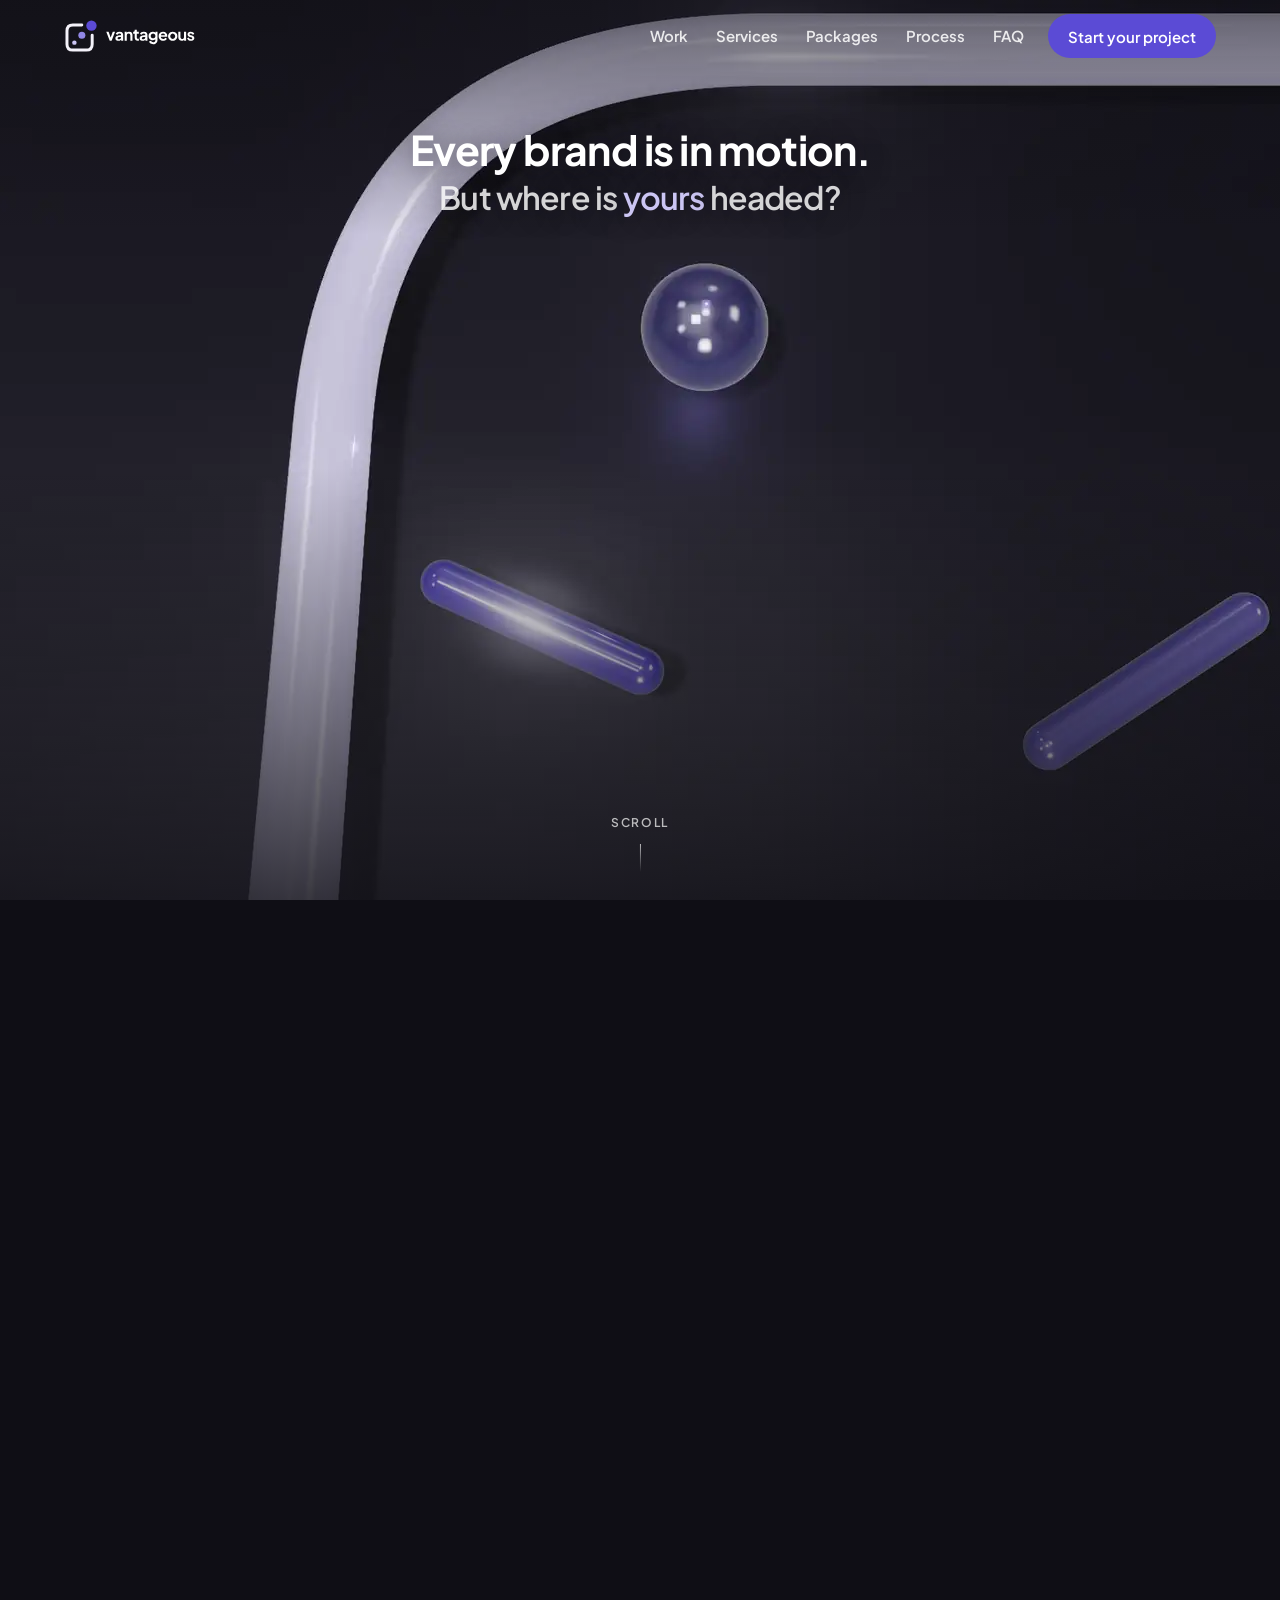
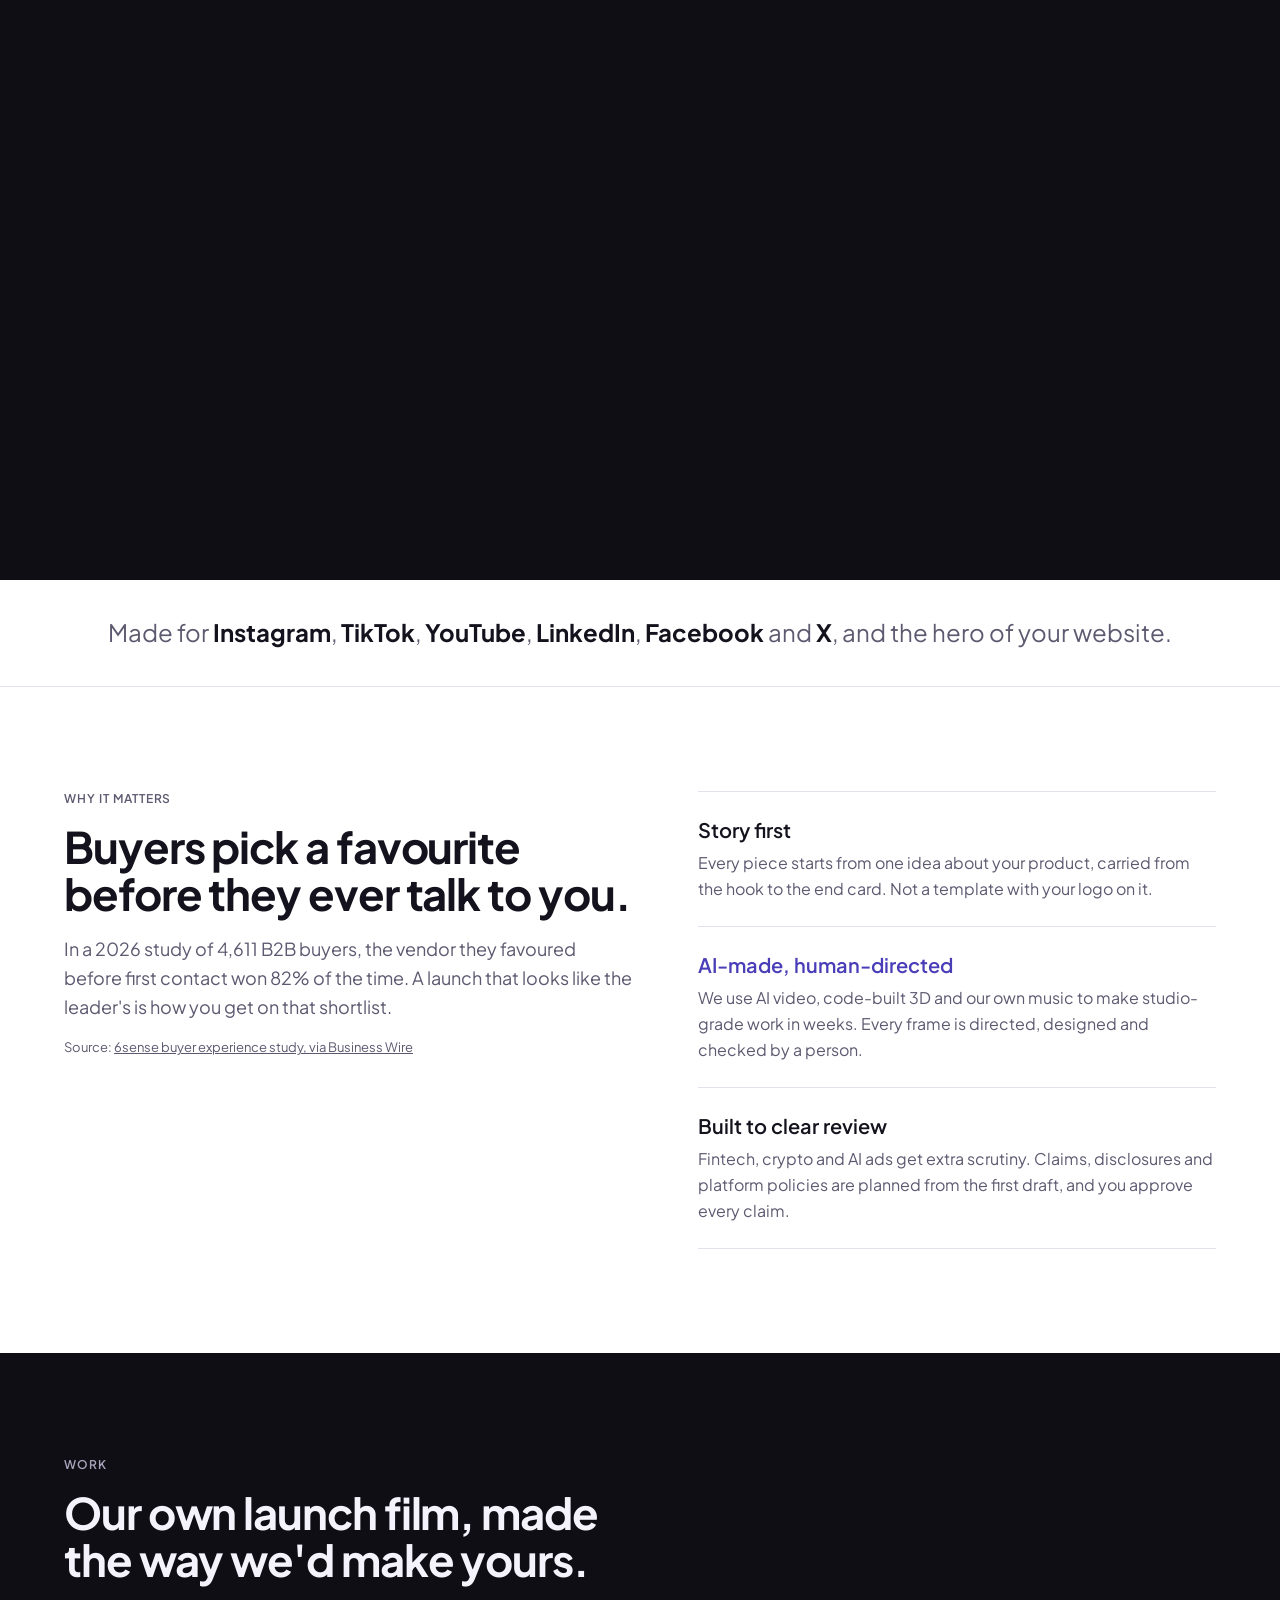
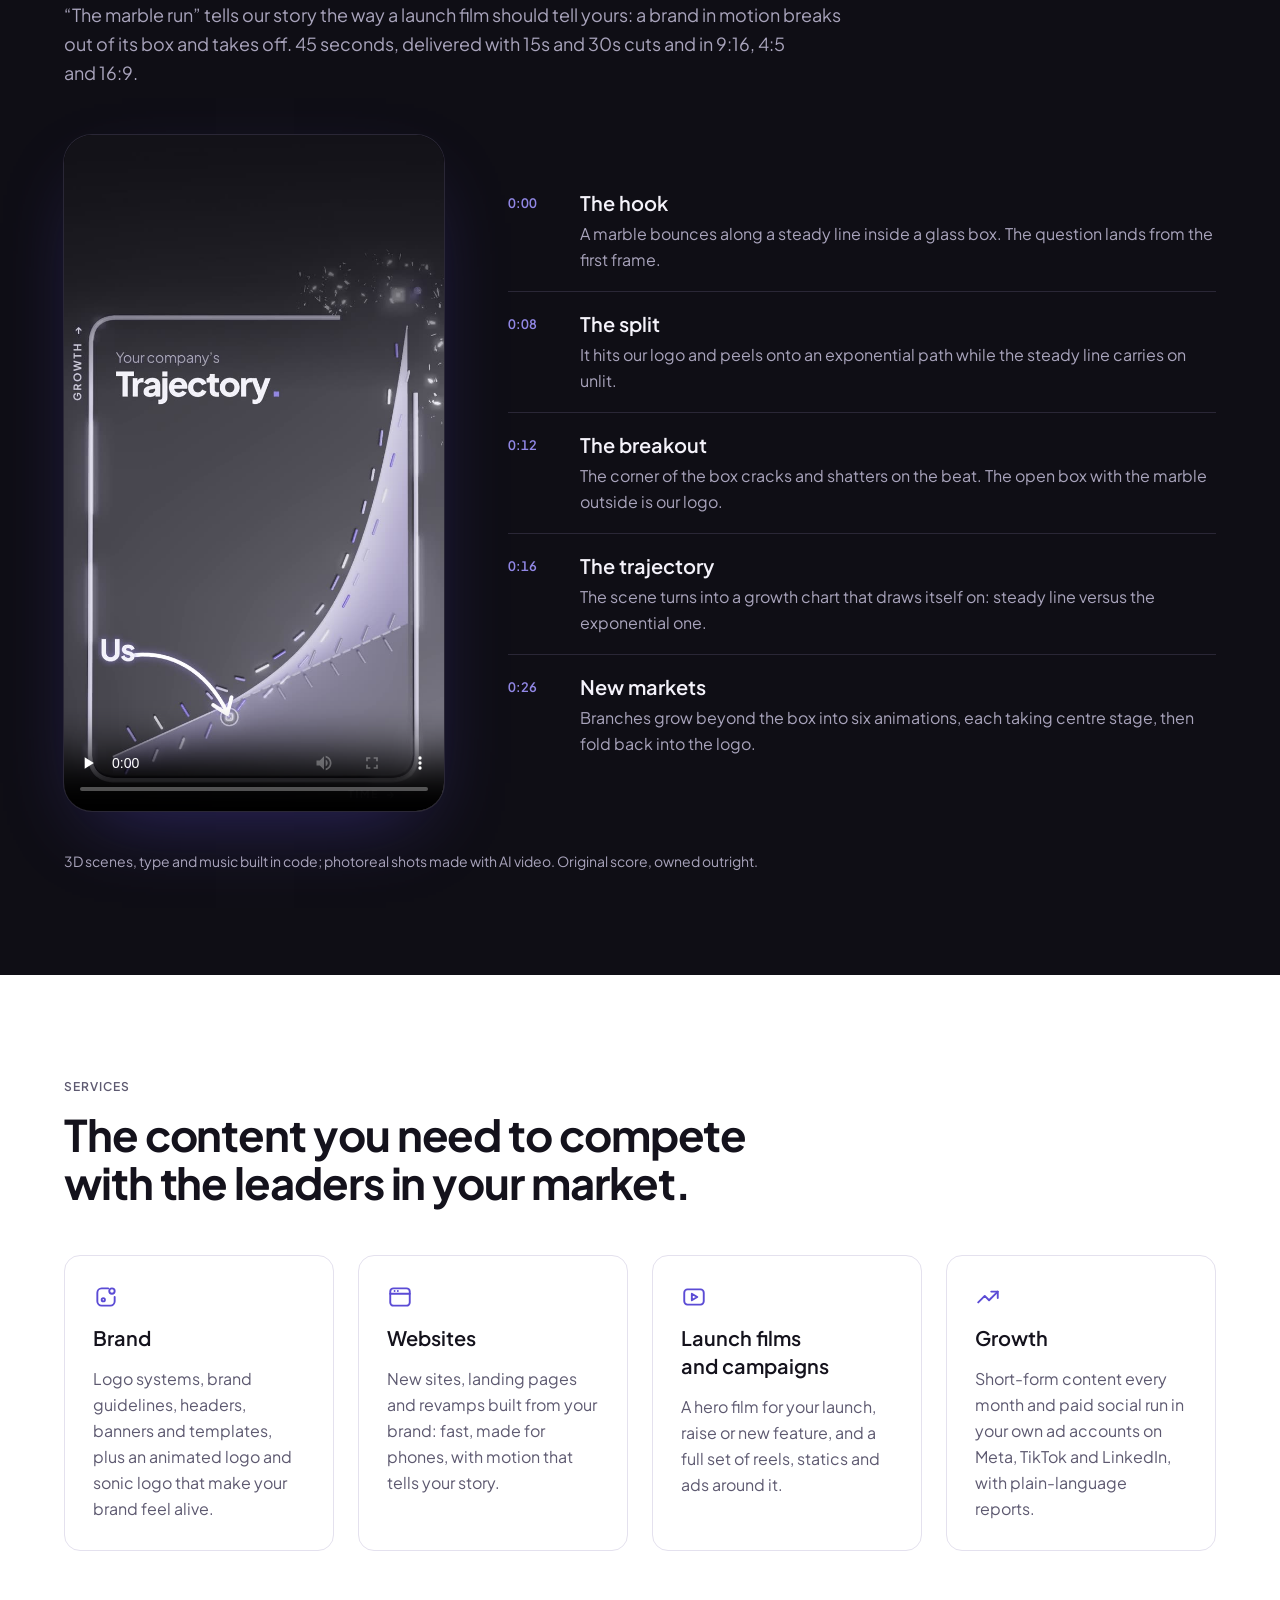
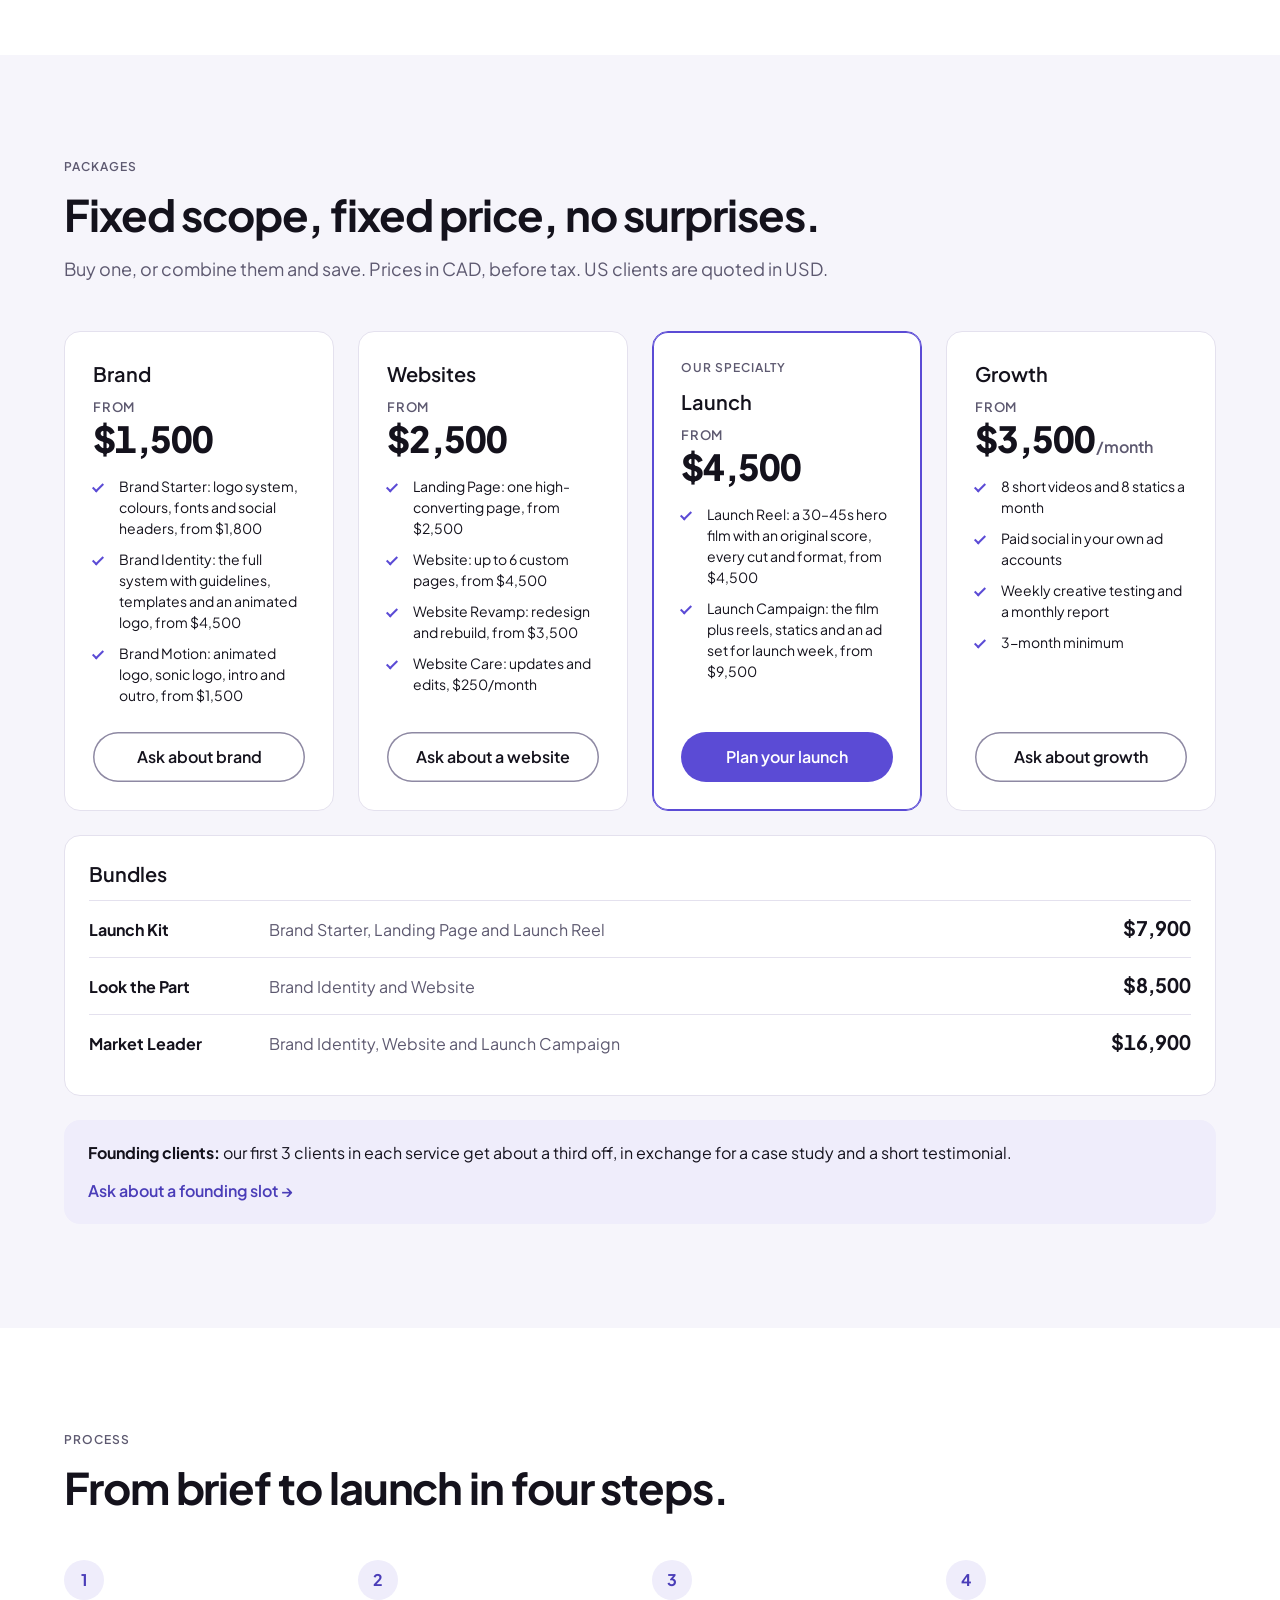
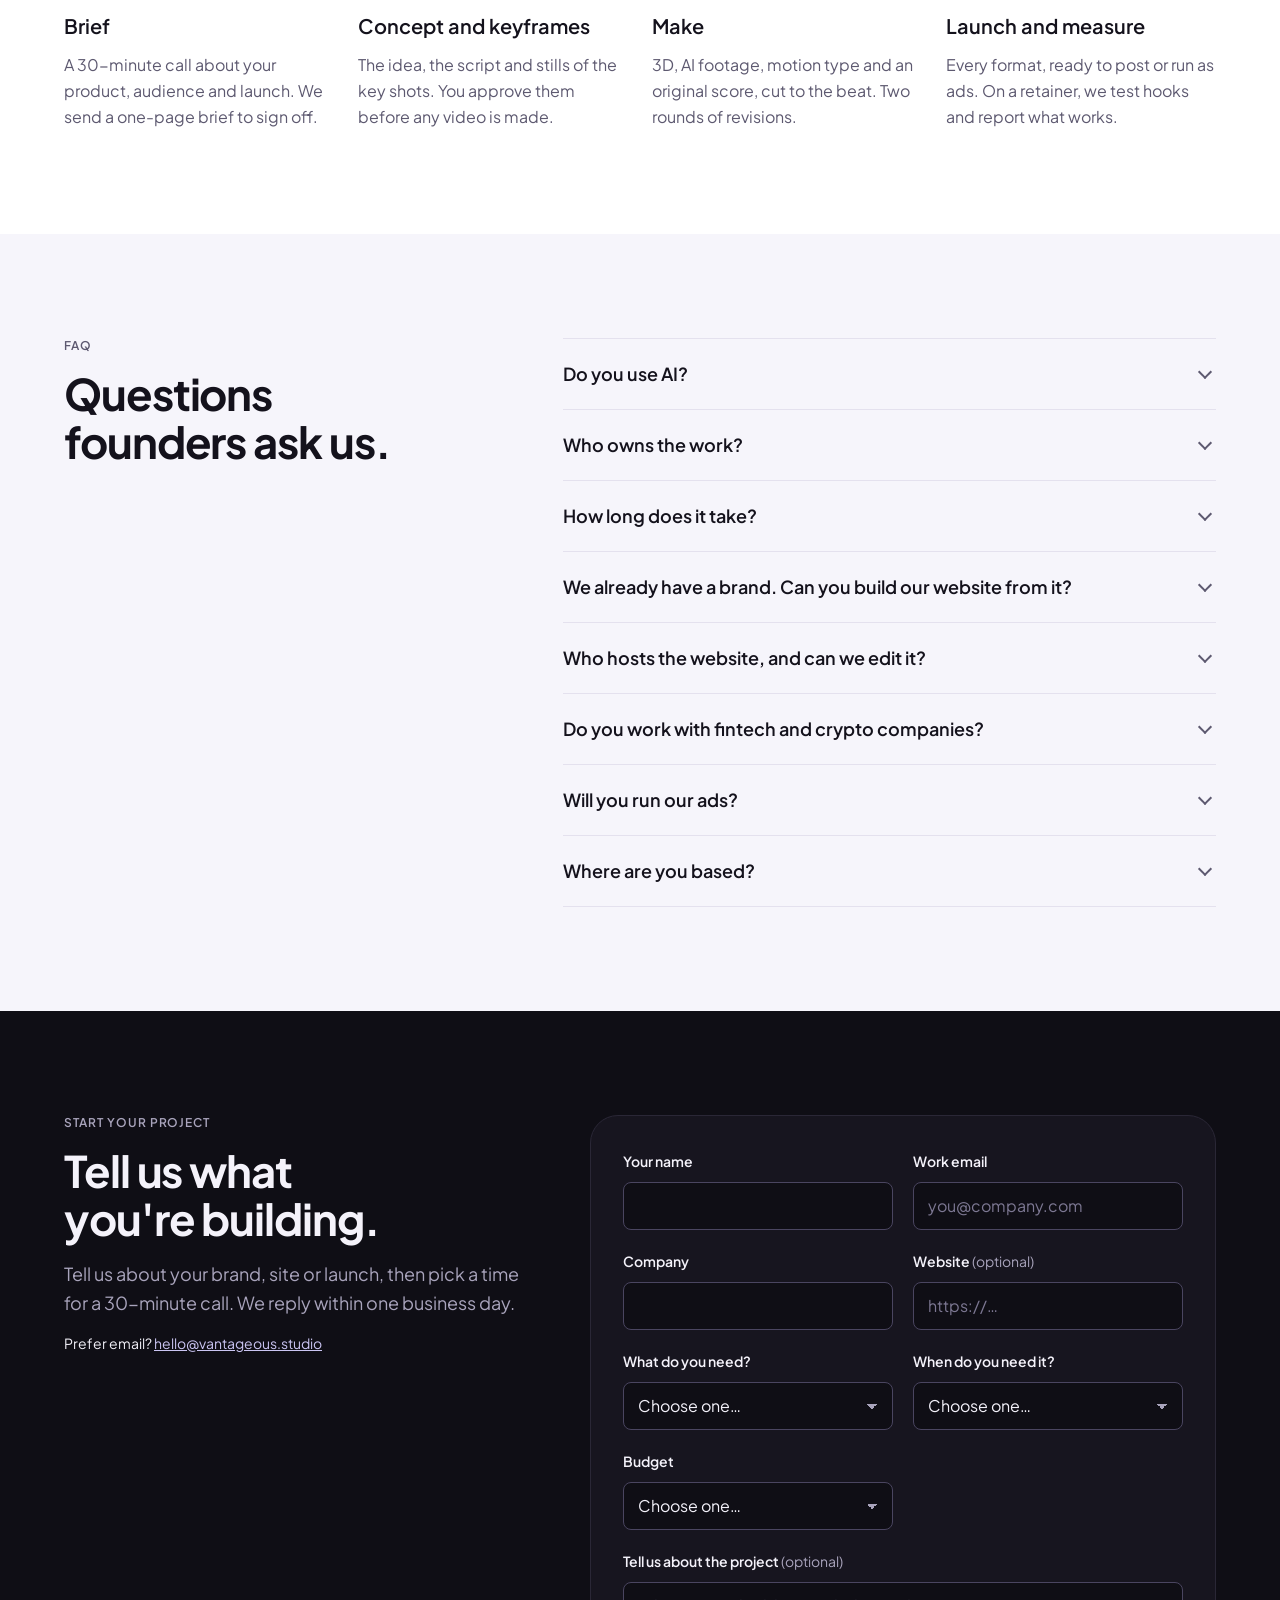
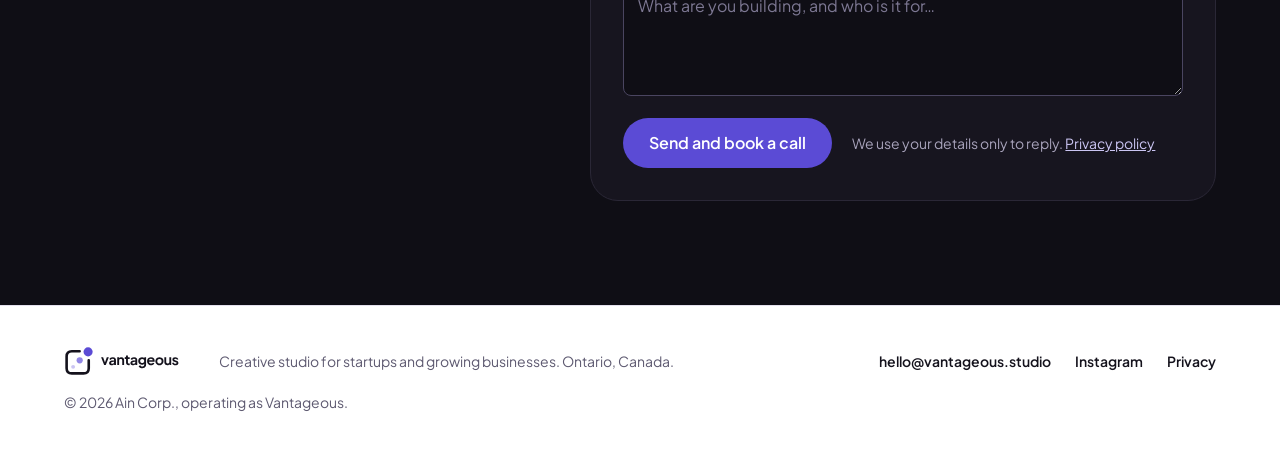
==== commit d07f96b8: "Widen to four service lines: brand, websites, launch, growth; bundles and founding offer per line Co" ====
--- a/index.html
+++ b/index.html
@@ -3,14 +3,14 @@
 <head>
 <meta charset="utf-8">
 <meta name="viewport" content="width=device-width, initial-scale=1, viewport-fit=cover">
-<title>Vantageous | Launch films, campaigns and paid social for tech startups</title>
-<meta name="description" content="Vantageous is a creative and campaign studio for tech startups. Launch films, campaigns, short-form content and paid social that present your brand like a market leader. AI-made, human-directed.">
+<title>Vantageous | Brand, websites, launch films and growth for startups</title>
+<meta name="description" content="Vantageous is a creative studio for startups and growing businesses. Brand identity, websites, launch films and paid social that present your brand like a market leader. AI-made, human-directed.">
 <link rel="canonical" href="https://vantageous.studio/">
 <meta property="og:type" content="website">
 <meta property="og:site_name" content="Vantageous">
 <meta property="og:url" content="https://vantageous.studio/">
 <meta property="og:title" content="Vantageous: present your brand like a market leader">
-<meta property="og:description" content="Launch films, campaigns, content and paid social for tech startups and growing tech companies.">
+<meta property="og:description" content="Brand identity, websites, launch films and paid social for startups and growing businesses.">
 <meta property="og:image" content="https://vantageous.studio/assets/og-image.jpg">
 <meta property="og:image:width" content="1200">
 <meta property="og:image:height" content="630">
@@ -26,7 +26,7 @@
 <link rel="preload" as="image" href="/assets/hero/916/f000.webp" media="(max-aspect-ratio: 1/1)" fetchpriority="high">
 <link rel="stylesheet" href="/styles.css">
 <script type="application/ld+json">
-{"@context":"https://schema.org","@type":"ProfessionalService","name":"Vantageous","legalName":"Ain Corp.","url":"https://vantageous.studio/","email":"hello@vantageous.studio","description":"Creative and campaign studio for tech startups: launch films, campaigns, short-form content and paid social.","areaServed":["CA","US"],"address":{"@type":"PostalAddress","addressRegion":"ON","addressCountry":"CA"},"sameAs":["https://www.instagram.com/vantageous/"]}
+{"@context":"https://schema.org","@type":"ProfessionalService","name":"Vantageous","legalName":"Ain Corp.","url":"https://vantageous.studio/","email":"hello@vantageous.studio","description":"Creative studio for startups and growing businesses: brand identity, websites, launch films, campaigns and paid social.","areaServed":["CA","US"],"address":{"@type":"PostalAddress","addressRegion":"ON","addressCountry":"CA"},"sameAs":["https://www.instagram.com/vantageous/"]}
 </script>
 </head>
 <body>
@@ -72,9 +72,9 @@
       </div>
 
       <div class="hero-copy" data-beat="0.78,1.01">
-        <p class="label">Creative and campaign studio for tech brands</p>
+        <p class="label">Creative studio for startups and growing businesses</p>
         <h1 id="hero-title" class="display">Present your brand like a market <em>leader</em>, and let it flourish into one.</h1>
-        <p class="lead">Launch films, campaigns, content and paid social for tech startups and growing tech companies: apps, platforms, SaaS and websites.</p>
+        <p class="lead">We build your brand, your website, your launch and your growth, so you look like the leader in your market, then become it.</p>
         <div class="actions">
           <a class="btn btn-primary" href="#start">Start your project</a>
           <button class="btn btn-glass" type="button" data-open-film>
@@ -153,24 +153,24 @@
       </div>
       <div class="grid grid-4">
         <article class="card">
+          <svg class="icon" viewBox="0 0 24 24" aria-hidden="true"><path d="M14 4H8a4 4 0 0 0-4 4v8a4 4 0 0 0 4 4h8a4 4 0 0 0 4-4v-4"/><circle cx="9.5" cy="14.5" r="1.5"/><circle cx="17.5" cy="6.5" r="2.5"/></svg>
+          <h3 class="h3">Brand</h3>
+          <p>Logo systems, brand guidelines, headers, banners and templates, plus an animated logo and sonic logo that make your brand feel alive.</p>
+        </article>
+        <article class="card">
+          <svg class="icon" viewBox="0 0 24 24" aria-hidden="true"><rect x="3" y="4" width="18" height="16" rx="3"/><path d="M3 9h18M7 6.5h.01M10 6.5h.01"/></svg>
+          <h3 class="h3">Websites</h3>
+          <p>New sites, landing pages and revamps built from your brand: fast, made for phones, with motion that tells your story.</p>
+        </article>
+        <article class="card">
           <svg class="icon" viewBox="0 0 24 24" aria-hidden="true"><rect x="3" y="5" width="18" height="14" rx="3"/><path d="m10 9 5 3-5 3z"/></svg>
-          <h3 class="h3">Launch films</h3>
-          <p>A hero film for your launch, raise or new feature, with every cut and format you need.</p>
-        </article>
-        <article class="card">
-          <svg class="icon" viewBox="0 0 24 24" aria-hidden="true"><path d="M4 4h16v16H4z"/><path d="M4 9h16M9 4v5"/></svg>
-          <h3 class="h3">Campaigns and ads</h3>
-          <p>One idea carried through reels, statics and an ad set with hooks to test, ready for launch week.</p>
-        </article>
-        <article class="card">
-          <svg class="icon" viewBox="0 0 24 24" aria-hidden="true"><rect x="7" y="2" width="10" height="20" rx="2"/><path d="M10 18h4"/></svg>
-          <h3 class="h3">Short-form content</h3>
-          <p>Reels, feature walkthroughs and carousels every month, made for each platform you post on.</p>
+          <h3 class="h3">Launch films and campaigns</h3>
+          <p>A hero film for your launch, raise or new feature, and a full set of reels, statics and ads around it.</p>
         </article>
         <article class="card">
           <svg class="icon" viewBox="0 0 24 24" aria-hidden="true"><path d="M3 17l6-6 4 4 8-8"/><path d="M15 7h6v6"/></svg>
-          <h3 class="h3">Paid social</h3>
-          <p>We run and test your ads in your own ad accounts on Meta, TikTok and LinkedIn, and report what works.</p>
+          <h3 class="h3">Growth</h3>
+          <p>Short-form content every month and paid social run in your own ad accounts on Meta, TikTok and LinkedIn, with plain-language reports.</p>
         </article>
       </div>
     </div>
@@ -181,53 +181,62 @@
       <div class="section-head">
         <p class="label">Packages</p>
         <h2 class="h1">Fixed scope, fixed price, no surprises.</h2>
-        <p class="lead">Prices in CAD, before tax. US clients are quoted in USD.</p>
-      </div>
-      <div class="grid grid-3">
+        <p class="lead">Buy one, or combine them and save. Prices in CAD, before tax. US clients are quoted in USD.</p>
+      </div>
+      <div class="grid grid-4">
         <article class="card pkg">
-          <h3 class="h3">Launch Reel</h3>
+          <h3 class="h3">Brand</h3>
+          <p class="price"><span>From</span> $1,500</p>
+          <ul class="ticks">
+            <li>Brand Starter: logo system, colours, fonts and social headers, from $1,800</li>
+            <li>Brand Identity: the full system with guidelines, templates and an animated logo, from $4,500</li>
+            <li>Brand Motion: animated logo, sonic logo, intro and outro, from $1,500</li>
+          </ul>
+          <a class="btn btn-ghost" href="#start" data-package="Brand">Ask about brand</a>
+        </article>
+        <article class="card pkg">
+          <h3 class="h3">Websites</h3>
+          <p class="price"><span>From</span> $2,500</p>
+          <ul class="ticks">
+            <li>Landing Page: one high-converting page, from $2,500</li>
+            <li>Website: up to 6 custom pages, from $4,500</li>
+            <li>Website Revamp: redesign and rebuild, from $3,500</li>
+            <li>Website Care: updates and edits, $250/month</li>
+          </ul>
+          <a class="btn btn-ghost" href="#start" data-package="Website">Ask about a website</a>
+        </article>
+        <article class="card pkg featured">
+          <p class="label tag">Our specialty</p>
+          <h3 class="h3">Launch</h3>
           <p class="price"><span>From</span> $4,500</p>
-          <p>One hero film for a launch, a raise or a new feature.</p>
           <ul class="ticks">
-            <li>Concept, script and keyframes</li>
-            <li>30–45s hero film with an original score</li>
-            <li>15s cut, plus 9:16, 4:5 and 16:9</li>
-            <li>2 revision rounds</li>
-            <li>Delivered in 3 weeks</li>
+            <li>Launch Reel: a 30–45s hero film with an original score, every cut and format, from $4,500</li>
+            <li>Launch Campaign: the film plus reels, statics and an ad set for launch week, from $9,500</li>
           </ul>
-          <a class="btn btn-ghost" href="#start" data-package="Launch Reel">Choose Launch Reel</a>
-        </article>
-        <article class="card pkg featured">
-          <p class="label tag">Most complete</p>
-          <h3 class="h3">Launch Campaign</h3>
-          <p class="price"><span>From</span> $9,500</p>
-          <p>The hero film plus everything to run ads in launch week.</p>
-          <ul class="ticks">
-            <li>Everything in Launch Reel</li>
-            <li>Campaign concept and key line</li>
-            <li>3 short reels and 6 statics</li>
-            <li>Ad set: 3 hooks × 2 formats</li>
-            <li>Horizontal 60–90s cut</li>
-            <li>Delivered in 4–5 weeks</li>
-          </ul>
-          <a class="btn btn-primary" href="#start" data-package="Launch Campaign">Choose Launch Campaign</a>
+          <a class="btn btn-primary" href="#start" data-package="Launch">Plan your launch</a>
         </article>
         <article class="card pkg">
-          <h3 class="h3">Growth Retainer</h3>
+          <h3 class="h3">Growth</h3>
           <p class="price"><span>From</span> $3,500<small>/month</small></p>
-          <p>Content and ads every month after launch.</p>
           <ul class="ticks">
             <li>8 short videos and 8 statics a month</li>
             <li>Paid social in your own ad accounts</li>
-            <li>Weekly creative testing</li>
-            <li>Monthly report in plain language</li>
+            <li>Weekly creative testing and a monthly report</li>
             <li>3-month minimum</li>
           </ul>
-          <a class="btn btn-ghost" href="#start" data-package="Growth Retainer">Choose Growth Retainer</a>
-        </article>
+          <a class="btn btn-ghost" href="#start" data-package="Growth Retainer">Ask about growth</a>
+        </article>
+      </div>
+      <div class="bundles">
+        <h3 class="h3">Bundles</h3>
+        <ul class="bundle-list">
+          <li><strong>Launch Kit</strong><span>Brand Starter, Landing Page and Launch Reel</span><b>$7,900</b></li>
+          <li><strong>Look the Part</strong><span>Brand Identity and Website</span><b>$8,500</b></li>
+          <li><strong>Market Leader</strong><span>Brand Identity, Website and Launch Campaign</span><b>$16,900</b></li>
+        </ul>
       </div>
       <aside class="founding">
-        <p><strong>Founding clients:</strong> our first 3 clients get about a third off any package, in exchange for a case study and a short testimonial.</p>
+        <p><strong>Founding clients:</strong> our first 3 clients in each service get about a third off, in exchange for a case study and a short testimonial.</p>
         <a class="link" href="#start" data-package="Founding client">Ask about a founding slot</a>
       </aside>
     </div>
@@ -265,7 +274,15 @@
         </details>
         <details>
           <summary>How long does it take?</summary>
-          <p>A Launch Reel takes about 3 weeks from an approved brief, and a Launch Campaign 4–5 weeks. Rush delivery is available.</p>
+          <p>A landing page or Brand Starter takes about 2 weeks, a Launch Reel about 3 weeks, and a full website, Brand Identity or Launch Campaign 4–5 weeks. Rush delivery is available.</p>
+        </details>
+        <details>
+          <summary>We already have a brand. Can you build our website from it?</summary>
+          <p>Yes, and that's how most of our websites start. We design from your logo, colours and fonts, which keeps the price down. If your brand needs work first, we can refresh it as part of a bundle.</p>
+        </details>
+        <details>
+          <summary>Who hosts the website, and can we edit it?</summary>
+          <p>Your site lives on your own accounts. By default we build it in code on Vercel, which is fast and costs little to run. If your team wants to edit pages themselves, we build on Webflow or Squarespace instead. Website Care covers updates and small edits.</p>
         </details>
         <details>
           <summary>Do you work with fintech and crypto companies?</summary>
@@ -287,8 +304,8 @@
     <div class="container start-grid">
       <div class="stack">
         <p class="label">Start your project</p>
-        <h2 class="h1">Tell us what you're launching.</h2>
-        <p class="lead">Answer a few questions, then pick a time for a 30-minute call. We reply within one business day.</p>
+        <h2 class="h1">Tell us what you're building.</h2>
+        <p class="lead">Tell us about your brand, site or launch, then pick a time for a 30-minute call. We reply within one business day.</p>
         <p class="small">Prefer email? <a href="mailto:hello@vantageous.studio">hello@vantageous.studio</a></p>
       </div>
 
@@ -315,15 +332,17 @@
           <label for="f-package">What do you need?</label>
           <select id="f-package" name="package" required>
             <option value="">Choose one…</option>
-            <option>Launch Reel</option>
-            <option>Launch Campaign</option>
+            <option>Brand</option>
+            <option>Website</option>
+            <option>Launch</option>
             <option>Growth Retainer</option>
+            <option>A bundle</option>
             <option>Founding client</option>
             <option>Not sure yet</option>
           </select>
         </div>
         <div class="field">
-          <label for="f-when">When do you launch?</label>
+          <label for="f-when">When do you need it?</label>
           <select id="f-when" name="timing" required>
             <option value="">Choose one…</option>
             <option>In the next 4 weeks</option>
@@ -342,8 +361,8 @@
           </select>
         </div>
         <div class="field full">
-          <label for="f-msg">Tell us about the launch <span class="opt">(optional)</span></label>
-          <textarea id="f-msg" name="message" rows="4" placeholder="What are you launching, and who is it for…"></textarea>
+          <label for="f-msg">Tell us about the project <span class="opt">(optional)</span></label>
+          <textarea id="f-msg" name="message" rows="4" placeholder="What are you building, and who is it for…"></textarea>
         </div>
         <input type="text" name="_gotcha" class="hp" tabindex="-1" autocomplete="off" aria-hidden="true">
         <div class="form-foot full">
@@ -360,7 +379,7 @@
 <footer class="footer">
   <div class="container footer-inner">
     <img src="/assets/vantageous-lockup-ink.svg" alt="Vantageous" width="124" height="32">
-    <p class="small muted">Creative and campaign studio for tech brands. Ontario, Canada.</p>
+    <p class="small muted">Creative studio for startups and growing businesses. Ontario, Canada.</p>
     <ul class="footer-links">
       <li><a href="mailto:hello@vantageous.studio">hello@vantageous.studio</a></li>
       <li><a href="https://www.instagram.com/vantageous/">Instagram</a></li>
--- a/styles.css
+++ b/styles.css
@@ -166,6 +166,12 @@
 .grid { display: grid; gap: var(--space-6); }
 .grid-4 { grid-template-columns: repeat(4, minmax(0, 1fr)); }
 .grid-3 { grid-template-columns: repeat(3, minmax(0, 1fr)); }
+.bundles { margin-top: var(--space-6); padding: 24px; border: 1px solid var(--line); border-radius: var(--radius-md); background: var(--surface); }
+.bundle-list { list-style: none; margin: 12px 0 0; padding: 0; }
+.bundle-list li { display: grid; grid-template-columns: minmax(0, 160px) minmax(0, 1fr) auto; gap: 8px 20px; align-items: baseline; padding: 14px 0; border-top: 1px solid var(--line); }
+.bundle-list span { color: var(--ink-muted); }
+.bundle-list b { font-size: 20px; font-variant-numeric: tabular-nums; }
+@media (max-width: 760px) { .bundle-list li { grid-template-columns: minmax(0, 1fr) auto; } .bundle-list span { grid-column: 1 / -1; grid-row: 2; } }
 
 .card { background: var(--surface); border: 1px solid var(--line); border-radius: var(--radius-md); padding: 28px; display: flex; flex-direction: column; gap: 14px; min-width: 0; }
 .card p { margin: 0; color: var(--ink-muted); }
@@ -191,6 +197,7 @@
 .ticks li { position: relative; padding-left: 26px; }
 .ticks li::before { content: ""; position: absolute; left: 2px; top: 5px; width: 6px; height: 11px; border: solid var(--violet); border-width: 0 2px 2px 0; transform: rotate(45deg); }
 .pkg .btn { margin-top: auto; }
+.pkg .ticks li { font-size: 14px; line-height: 21px; }
 .featured { border-color: var(--violet); box-shadow: inset 0 0 0 1px var(--violet); }
 .tag { color: var(--violet-text); }
 .founding { margin-top: var(--space-6); padding: 20px 24px; border-radius: var(--radius-md); background: var(--surface-tint); display: flex; flex-wrap: wrap; align-items: center; justify-content: space-between; gap: 12px 24px; }
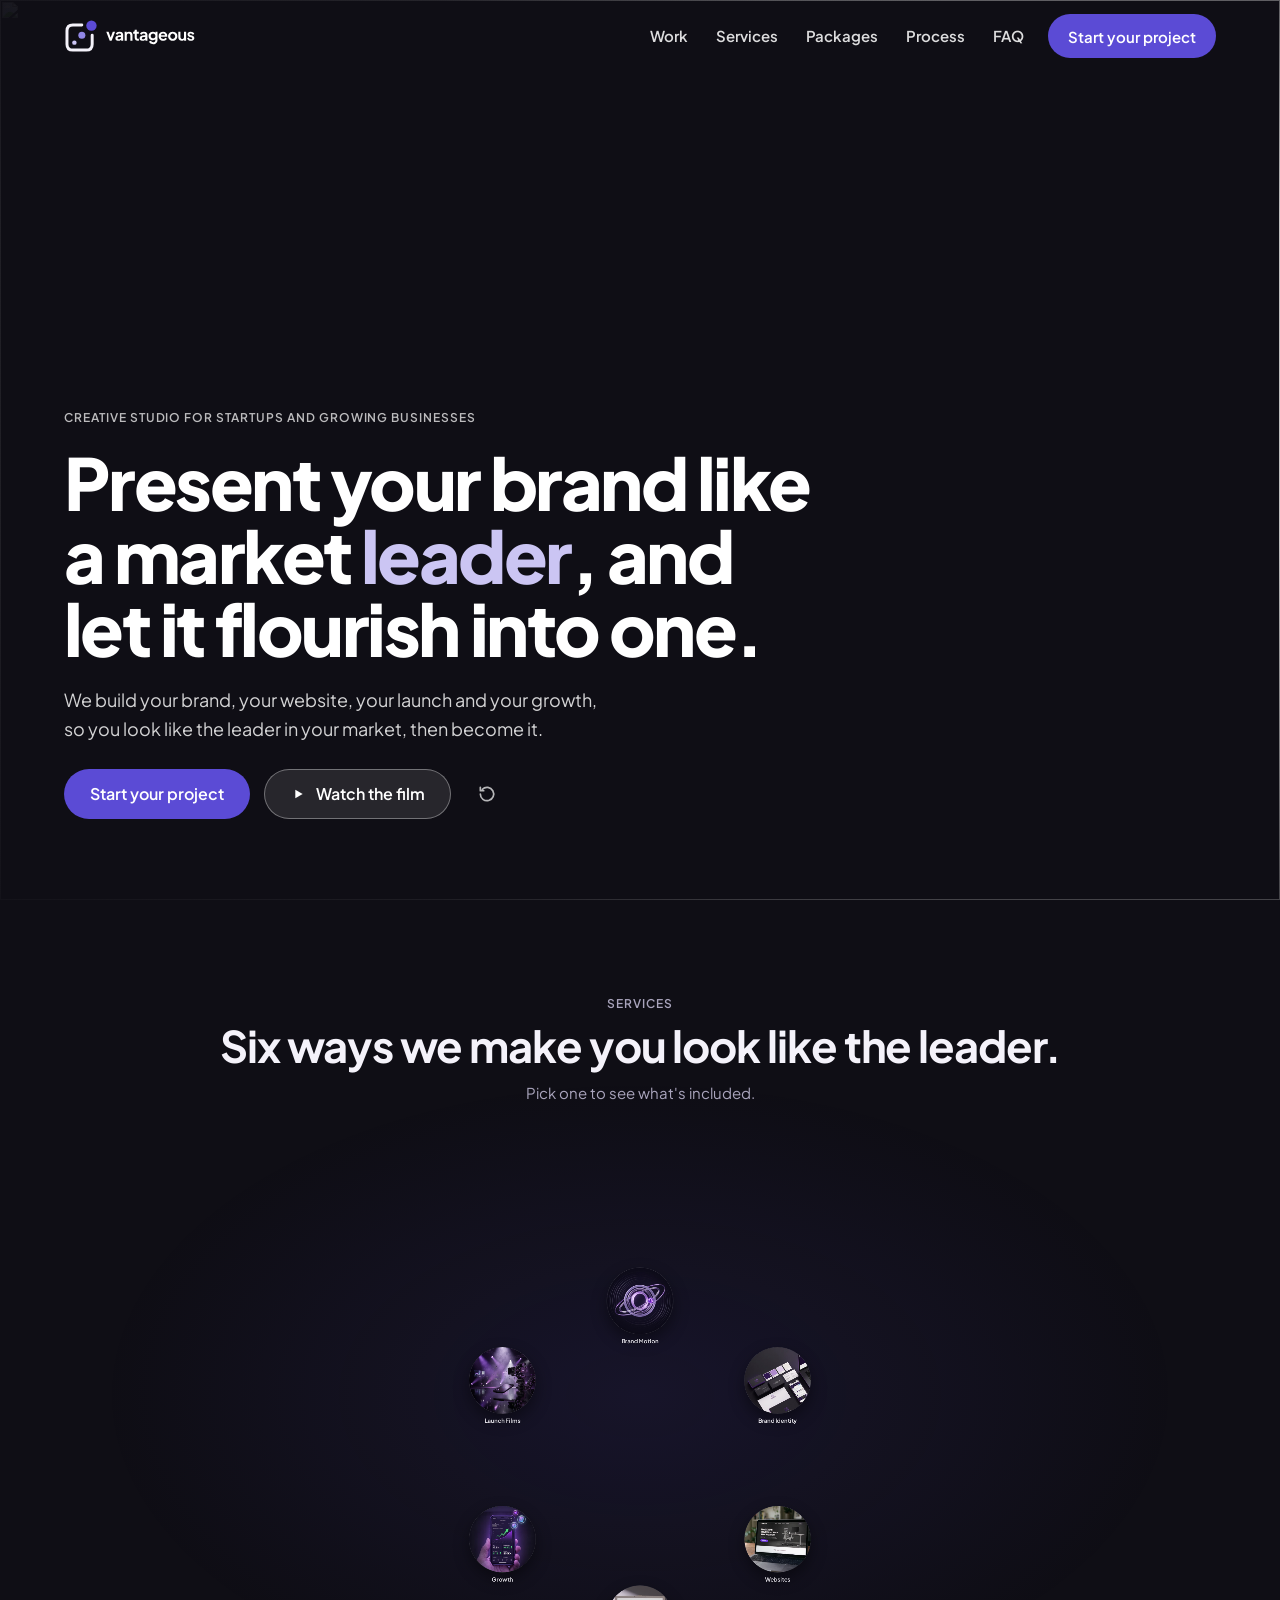
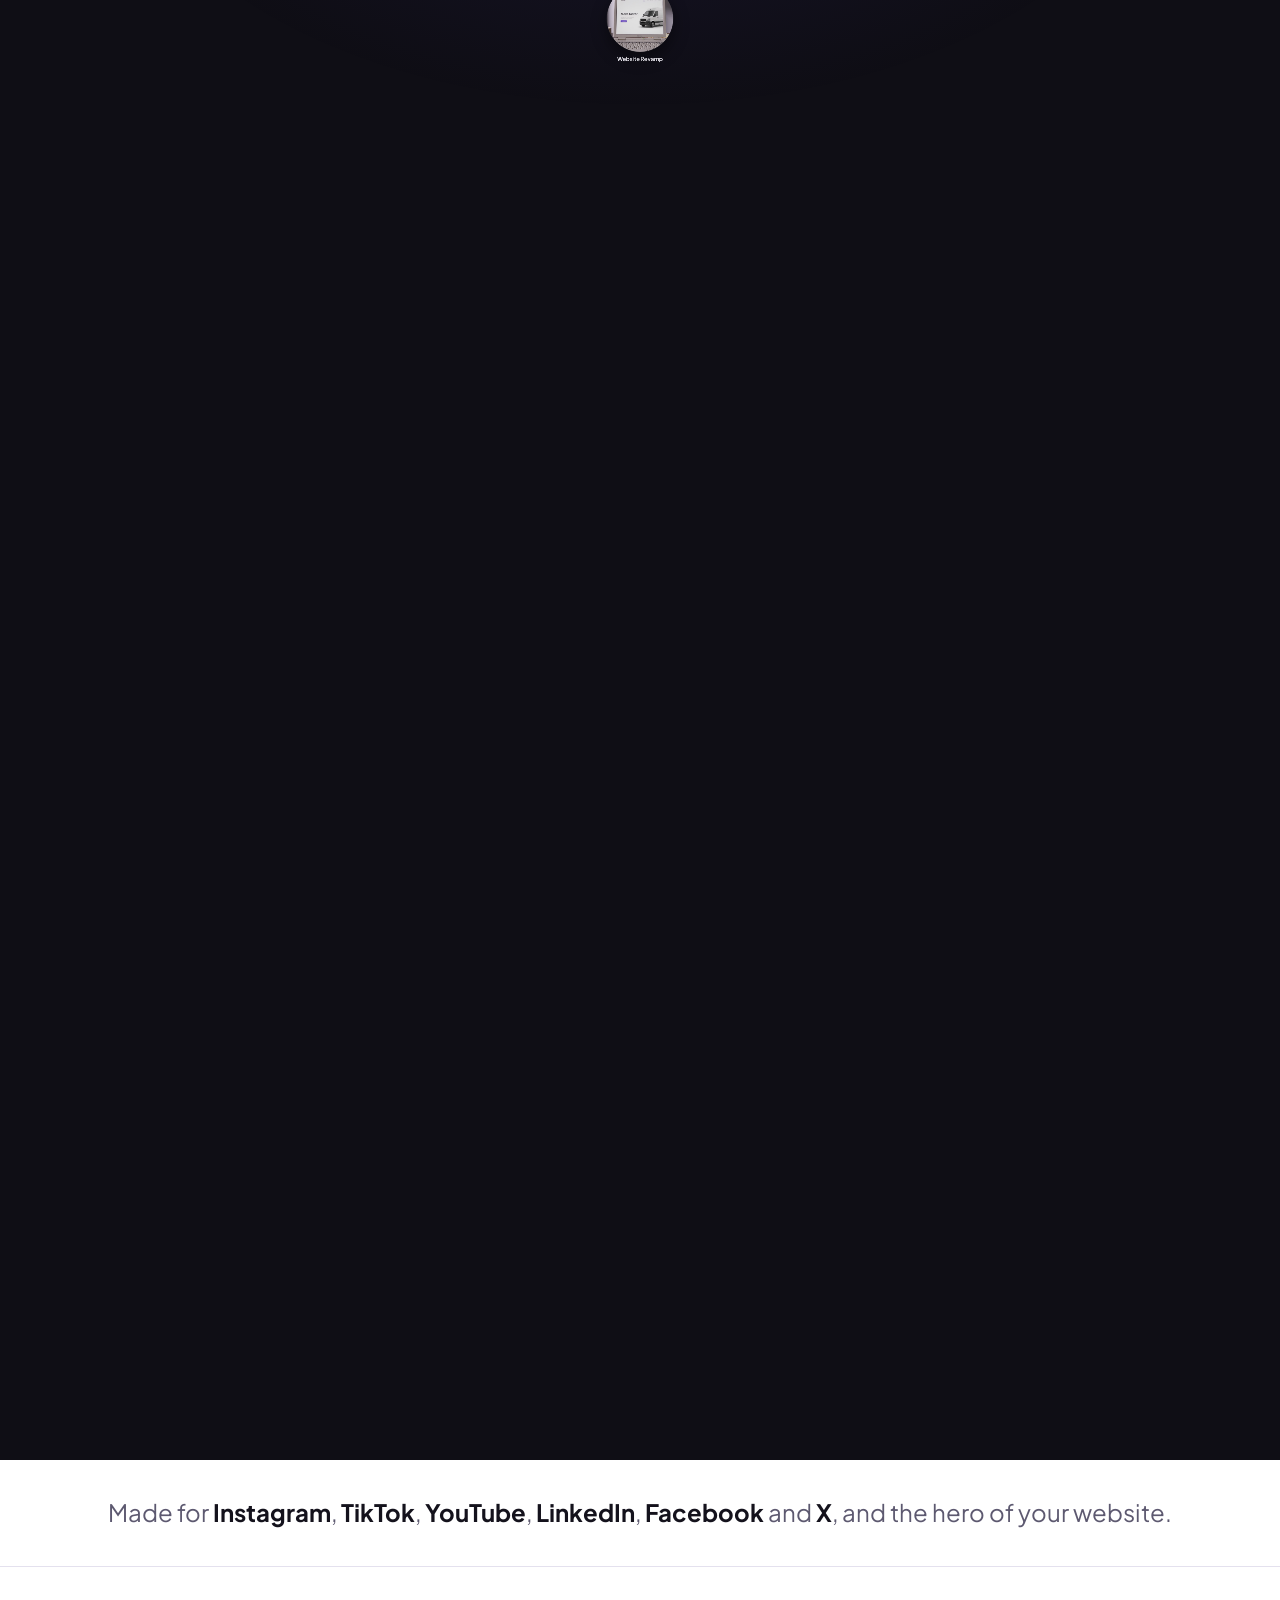
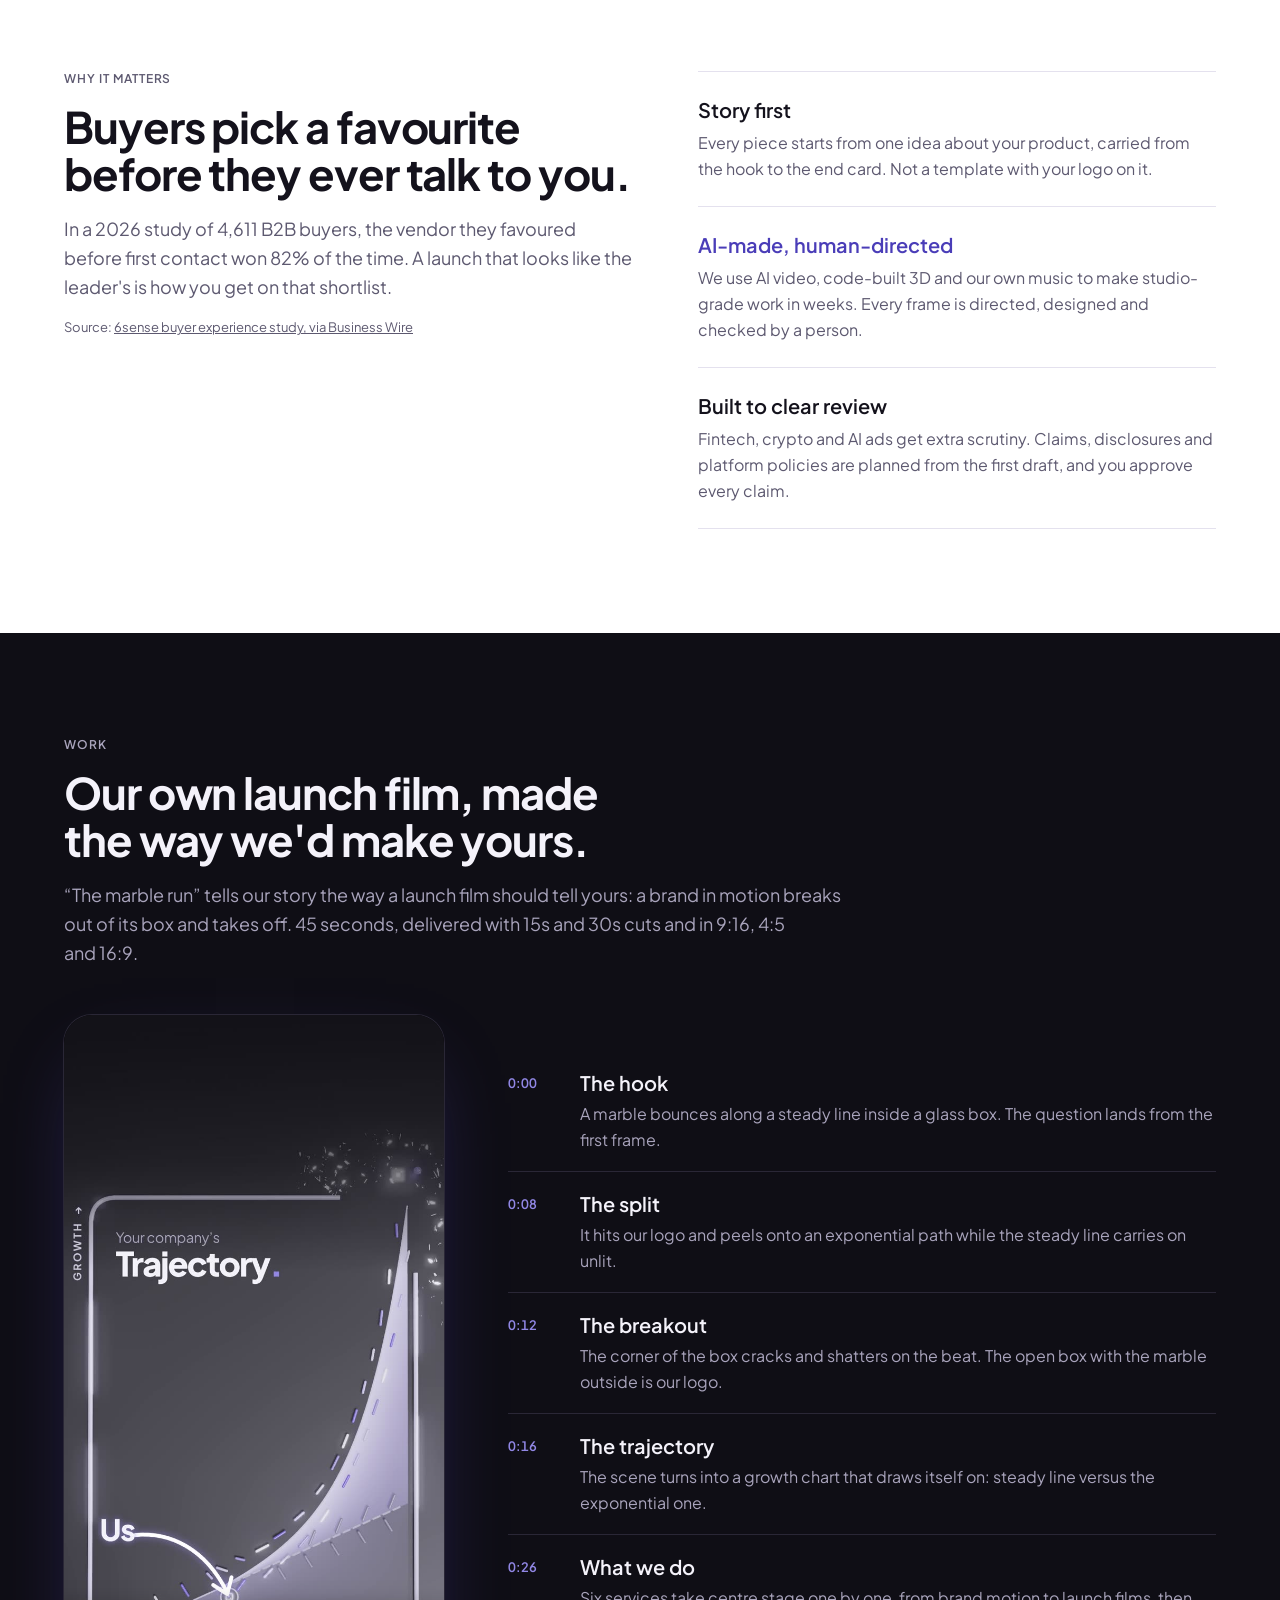
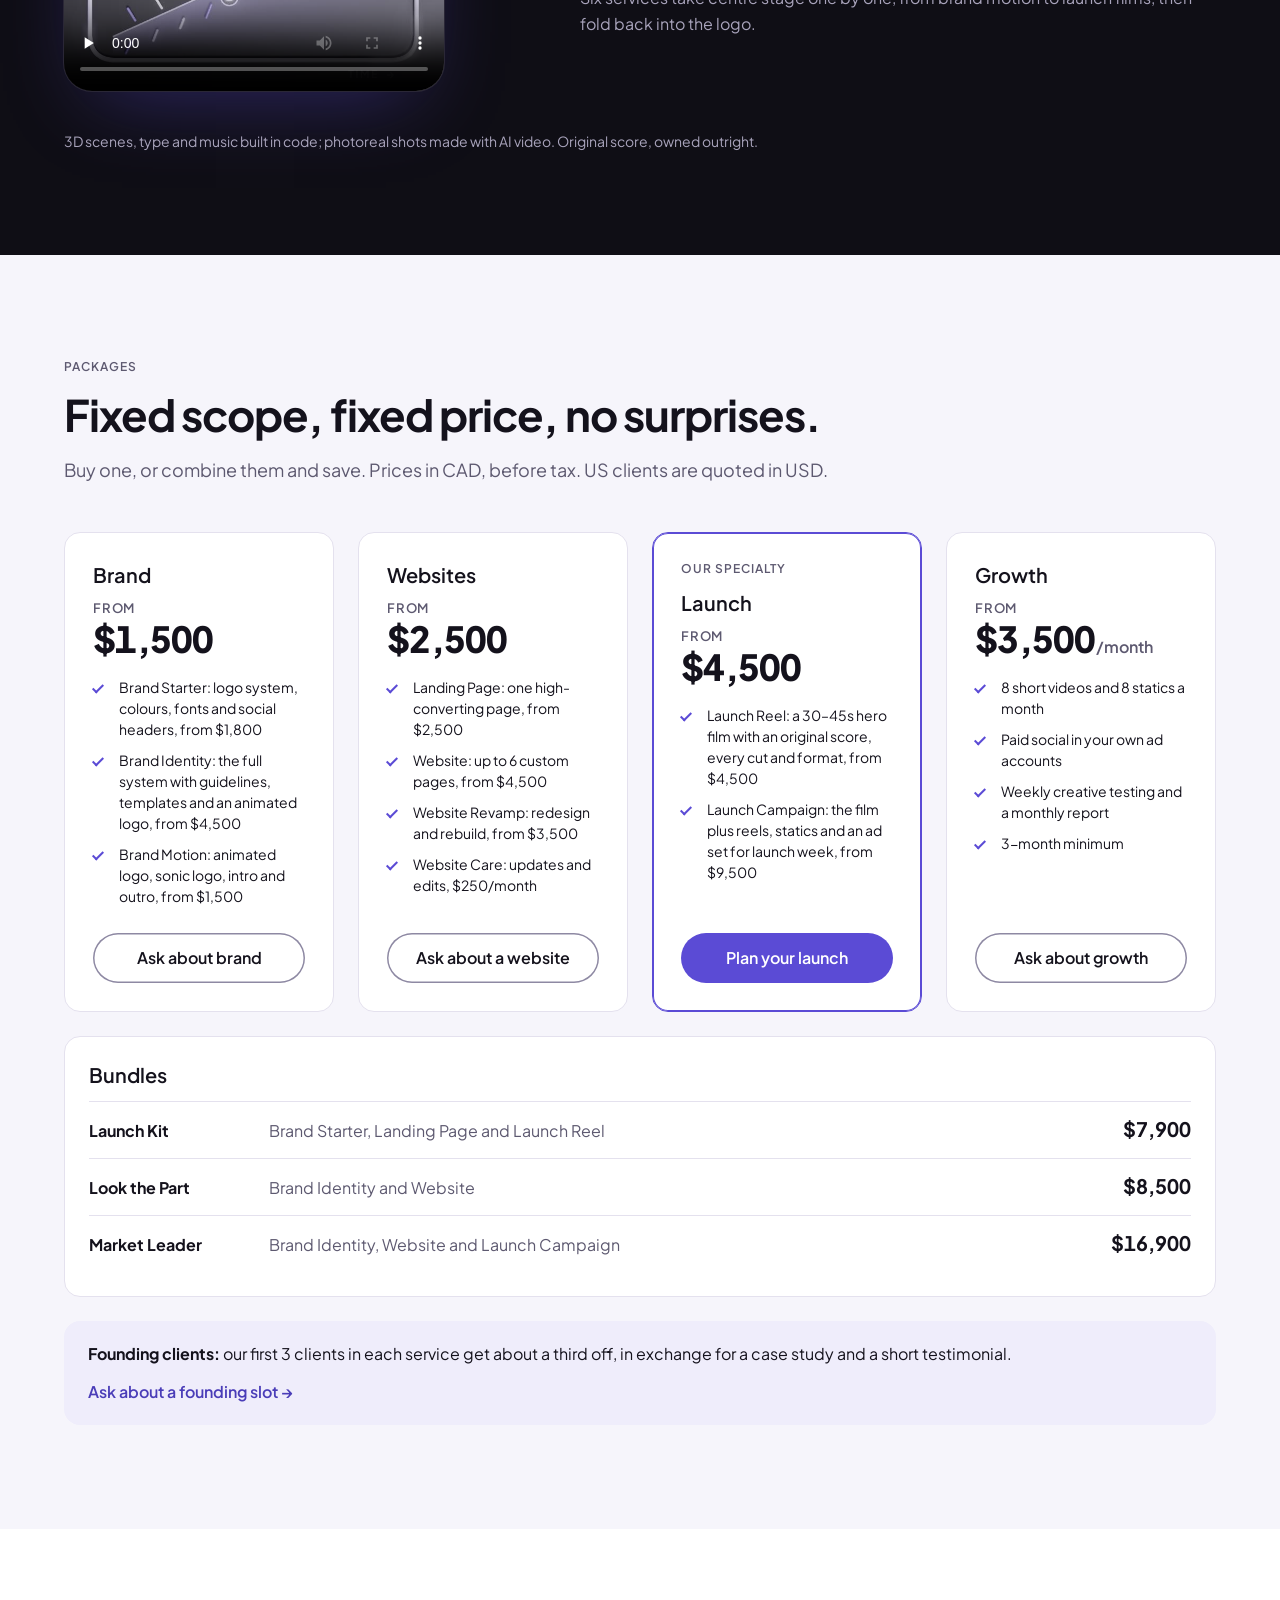
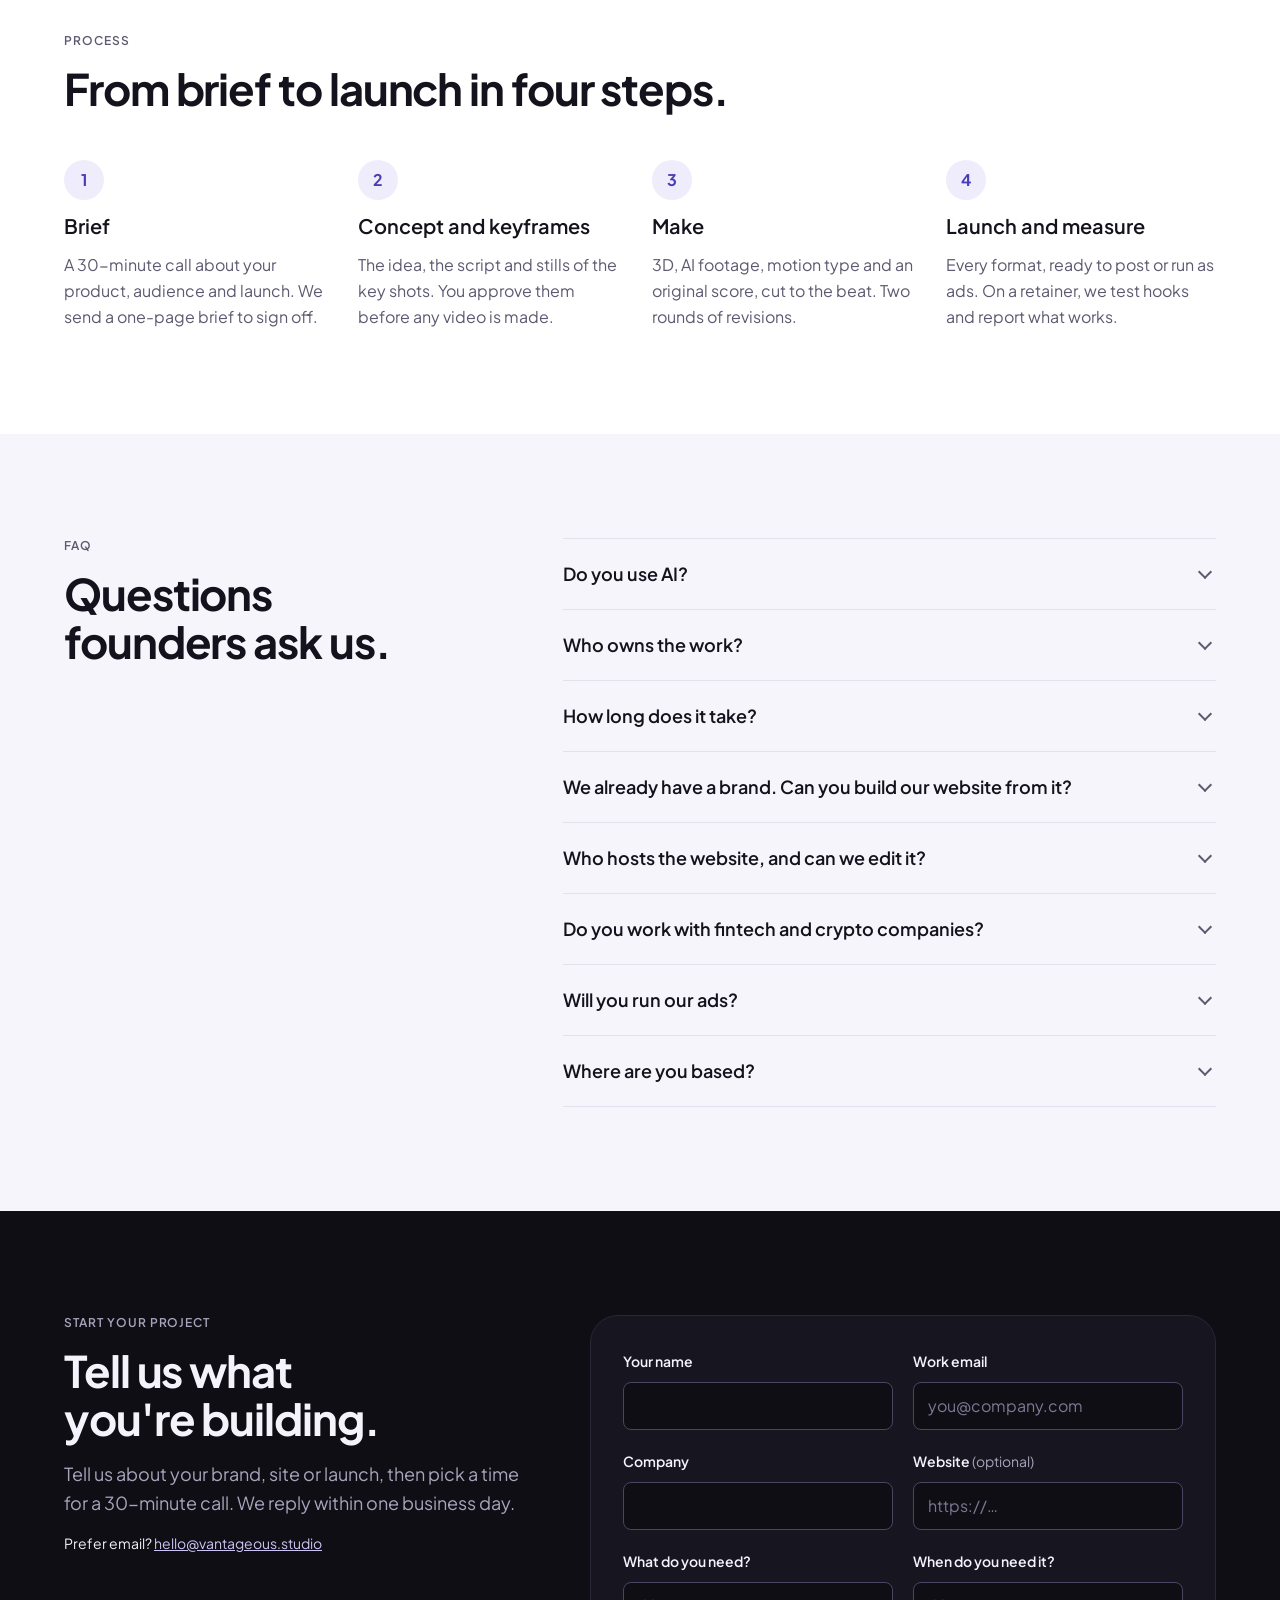
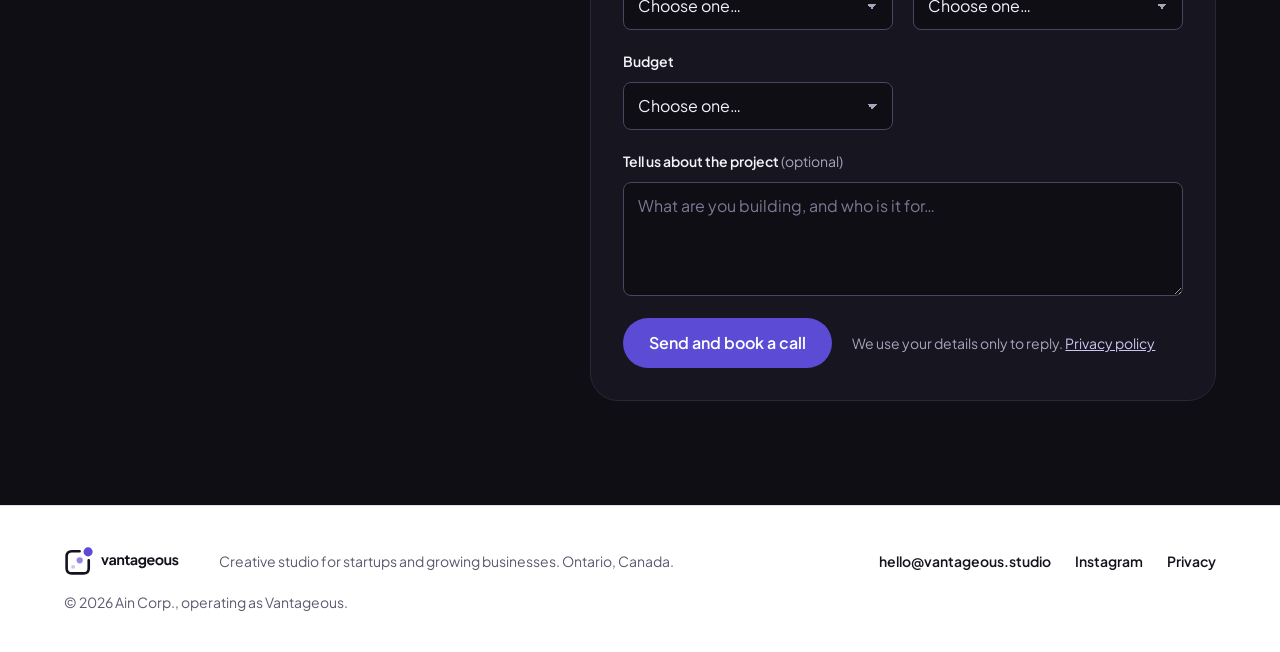
==== commit 2b57f7d2: "Services zoom section with six service clips and detail dialog; hero plays the marble run once Co-Au" ====
--- a/index.html
+++ b/index.html
@@ -22,8 +22,8 @@
 <link rel="preconnect" href="https://fonts.googleapis.com">
 <link rel="preconnect" href="https://fonts.gstatic.com" crossorigin>
 <link href="https://fonts.googleapis.com/css2?family=Plus+Jakarta+Sans:wght@400;500;600;700;800&display=swap" rel="stylesheet">
-<link rel="preload" as="image" href="/assets/hero/169/f000.webp" media="(min-aspect-ratio: 1/1)" fetchpriority="high">
-<link rel="preload" as="image" href="/assets/hero/916/f000.webp" media="(max-aspect-ratio: 1/1)" fetchpriority="high">
+<link rel="preload" as="image" href="/assets/hero/hero-first-169.jpg" media="(min-aspect-ratio: 1/1)" fetchpriority="high">
+<link rel="preload" as="image" href="/assets/hero/hero-first-916.jpg" media="(max-aspect-ratio: 1/1)" fetchpriority="high">
 <link rel="stylesheet" href="/styles.css">
 <script type="application/ld+json">
 {"@context":"https://schema.org","@type":"ProfessionalService","name":"Vantageous","legalName":"Ain Corp.","url":"https://vantageous.studio/","email":"hello@vantageous.studio","description":"Creative studio for startups and growing businesses: brand identity, websites, launch films, campaigns and paid social.","areaServed":["CA","US"],"address":{"@type":"PostalAddress","addressRegion":"ON","addressCountry":"CA"},"sameAs":["https://www.instagram.com/vantageous/"]}
@@ -54,37 +54,90 @@
 
 <main id="main">
 
-  <!-- Hero: the marble run plays as you scroll. Without JS or with reduced motion it is a still frame. -->
+  <!-- Hero: the marble run plays once on arrival behind the headline, then holds on the chart. Reduced motion: the still. -->
   <section class="hero" data-hero aria-labelledby="hero-title">
-    <div class="hero-stage">
-      <canvas class="hero-canvas" data-hero-canvas aria-hidden="true"></canvas>
+    <div class="hero-media" aria-hidden="true">
+      <video class="hero-video" data-hero-video muted playsinline preload="auto" disablepictureinpicture
+             poster="/assets/hero/hero-first-169.jpg">
+        <source src="/assets/hero/hero-run-916.mp4" type="video/mp4" media="(max-aspect-ratio: 1/1)">
+        <source src="/assets/hero/hero-run-169.mp4" type="video/mp4">
+      </video>
       <picture class="hero-still">
-        <source media="(max-aspect-ratio: 1/1)" srcset="/assets/hero/916/still.webp">
-        <img src="/assets/hero/169/still.webp" alt="" width="1600" height="900" fetchpriority="high">
+        <source media="(max-aspect-ratio: 1/1)" srcset="/assets/hero/hero-end-916.jpg">
+        <img src="/assets/hero/hero-end-169.jpg" alt="" width="1600" height="900">
       </picture>
-      <div class="hero-shade" aria-hidden="true"></div>
-      <div class="copy-shade" data-beat="0.76,1.01" aria-hidden="true"></div>
-
-      <div class="beats" aria-hidden="true">
-        <p class="beat" data-beat="0,0.33">Every brand is in motion.<br><span>But where is <em>yours</em> headed?</span></p>
-        <p class="beat" data-beat="0.37,0.53">Pick up <em>speed</em>.</p>
-        <p class="beat" data-beat="0.56,0.74">Break out of your <em>box</em>.</p>
-      </div>
-
-      <div class="hero-copy" data-beat="0.78,1.01">
-        <p class="label">Creative studio for startups and growing businesses</p>
-        <h1 id="hero-title" class="display">Present your brand like a market <em>leader</em>, and let it flourish into one.</h1>
-        <p class="lead">We build your brand, your website, your launch and your growth, so you look like the leader in your market, then become it.</p>
-        <div class="actions">
-          <a class="btn btn-primary" href="#start">Start your project</a>
-          <button class="btn btn-glass" type="button" data-open-film>
-            <svg viewBox="0 0 24 24" aria-hidden="true"><path d="M8 5.5v13l11-6.5z"/></svg>
-            Watch the film
+    </div>
+    <div class="hero-shade" aria-hidden="true"></div>
+    <div class="copy-shade" aria-hidden="true"></div>
+
+    <div class="hero-copy">
+      <p class="label">Creative studio for startups and growing businesses</p>
+      <h1 id="hero-title" class="display" data-words>Present your brand like a market <em>leader</em>, and let it flourish into one.</h1>
+      <p class="lead">We build your brand, your website, your launch and your growth, so you look like the leader in your market, then become it.</p>
+      <div class="actions">
+        <a class="btn btn-primary" href="#start">Start your project</a>
+        <button class="btn btn-glass" type="button" data-open-film>
+          <svg viewBox="0 0 24 24" aria-hidden="true"><path d="M8 5.5v13l11-6.5z"/></svg>
+          Watch the film
+        </button>
+        <button class="replay" type="button" data-replay hidden aria-label="Replay the animation">
+          <svg viewBox="0 0 24 24" aria-hidden="true"><path d="M4 12a8 8 0 1 0 2.4-5.7"/><path d="M4 4v4h4"/></svg>
+        </button>
+      </div>
+    </div>
+  </section>
+
+  <section class="services-zoom" id="services" data-svc-zoom aria-labelledby="svc-head">
+    <div class="sz-stage">
+      <div class="container sz-head">
+        <p class="label">Services</p>
+        <h2 class="h1" id="svc-head">Six ways we make you look like the leader.</h2>
+        <p class="sz-hint">Pick one to see what's included.</p>
+      </div>
+      <ul class="orbs" role="list">
+        <li class="orb" style="--k:0">
+          <button type="button" class="orb-btn" data-service="brand-motion" aria-haspopup="dialog" aria-label="Brand Motion: learn more">
+            <span class="orb-media"><video muted loop playsinline preload="none" poster="/assets/services/brand-motion.jpg" disablepictureinpicture aria-hidden="true"><source src="/assets/services/brand-motion.mp4" type="video/mp4"></video></span>
+            <span class="orb-title" aria-hidden="true">Brand Motion</span>
+            <span class="orb-more" aria-hidden="true">Learn more</span>
           </button>
-        </div>
-      </div>
-
-      <p class="scroll-hint" data-scroll-hint aria-hidden="true">Scroll</p>
+        </li>
+        <li class="orb" style="--k:1">
+          <button type="button" class="orb-btn" data-service="brand-identity" aria-haspopup="dialog" aria-label="Brand Identity: learn more">
+            <span class="orb-media"><video muted loop playsinline preload="none" poster="/assets/services/brand-identity.jpg" disablepictureinpicture aria-hidden="true"><source src="/assets/services/brand-identity.mp4" type="video/mp4"></video></span>
+            <span class="orb-title" aria-hidden="true">Brand Identity</span>
+            <span class="orb-more" aria-hidden="true">Learn more</span>
+          </button>
+        </li>
+        <li class="orb" style="--k:2">
+          <button type="button" class="orb-btn" data-service="websites" aria-haspopup="dialog" aria-label="Websites: learn more">
+            <span class="orb-media"><video muted loop playsinline preload="none" poster="/assets/services/websites.jpg" disablepictureinpicture aria-hidden="true"><source src="/assets/services/websites.mp4" type="video/mp4"></video></span>
+            <span class="orb-title" aria-hidden="true">Websites</span>
+            <span class="orb-more" aria-hidden="true">Learn more</span>
+          </button>
+        </li>
+        <li class="orb" style="--k:3">
+          <button type="button" class="orb-btn" data-service="website-revamp" aria-haspopup="dialog" aria-label="Website Revamp: learn more">
+            <span class="orb-media"><video muted loop playsinline preload="none" poster="/assets/services/website-revamp.jpg" disablepictureinpicture aria-hidden="true"><source src="/assets/services/website-revamp.mp4" type="video/mp4"></video></span>
+            <span class="orb-title" aria-hidden="true">Website Revamp</span>
+            <span class="orb-more" aria-hidden="true">Learn more</span>
+          </button>
+        </li>
+        <li class="orb" style="--k:4">
+          <button type="button" class="orb-btn" data-service="growth" aria-haspopup="dialog" aria-label="Growth: learn more">
+            <span class="orb-media"><video muted loop playsinline preload="none" poster="/assets/services/growth.jpg" disablepictureinpicture aria-hidden="true"><source src="/assets/services/growth.mp4" type="video/mp4"></video></span>
+            <span class="orb-title" aria-hidden="true">Growth</span>
+            <span class="orb-more" aria-hidden="true">Learn more</span>
+          </button>
+        </li>
+        <li class="orb" style="--k:5">
+          <button type="button" class="orb-btn" data-service="launch-films" aria-haspopup="dialog" aria-label="Launch Films: learn more">
+            <span class="orb-media"><video muted loop playsinline preload="none" poster="/assets/services/launch-films.jpg" disablepictureinpicture aria-hidden="true"><source src="/assets/services/launch-films.mp4" type="video/mp4"></video></span>
+            <span class="orb-title" aria-hidden="true">Launch Films</span>
+            <span class="orb-more" aria-hidden="true">Learn more</span>
+          </button>
+        </li>
+      </ul>
     </div>
   </section>
 
@@ -138,43 +191,13 @@
           <li><span class="time">0:08</span><div><h3 class="h3">The split</h3><p>It hits our logo and peels onto an exponential path while the steady line carries on unlit.</p></div></li>
           <li><span class="time">0:12</span><div><h3 class="h3">The breakout</h3><p>The corner of the box cracks and shatters on the beat. The open box with the marble outside is our logo.</p></div></li>
           <li><span class="time">0:16</span><div><h3 class="h3">The trajectory</h3><p>The scene turns into a growth chart that draws itself on: steady line versus the exponential one.</p></div></li>
-          <li><span class="time">0:26</span><div><h3 class="h3">New markets</h3><p>Branches grow beyond the box into six animations, each taking centre stage, then fold back into the logo.</p></div></li>
+          <li><span class="time">0:26</span><div><h3 class="h3">What we do</h3><p>Six services take centre stage one by one, from brand motion to launch films, then fold back into the logo.</p></div></li>
         </ol>
       </div>
       <p class="note">3D scenes, type and music built in code; photoreal shots made with AI video. Original score, owned outright.</p>
     </div>
   </section>
 
-  <section class="section" id="services">
-    <div class="container">
-      <div class="section-head">
-        <p class="label">Services</p>
-        <h2 class="h1">The content you need to compete with the leaders in your market.</h2>
-      </div>
-      <div class="grid grid-4">
-        <article class="card">
-          <svg class="icon" viewBox="0 0 24 24" aria-hidden="true"><path d="M14 4H8a4 4 0 0 0-4 4v8a4 4 0 0 0 4 4h8a4 4 0 0 0 4-4v-4"/><circle cx="9.5" cy="14.5" r="1.5"/><circle cx="17.5" cy="6.5" r="2.5"/></svg>
-          <h3 class="h3">Brand</h3>
-          <p>Logo systems, brand guidelines, headers, banners and templates, plus an animated logo and sonic logo that make your brand feel alive.</p>
-        </article>
-        <article class="card">
-          <svg class="icon" viewBox="0 0 24 24" aria-hidden="true"><rect x="3" y="4" width="18" height="16" rx="3"/><path d="M3 9h18M7 6.5h.01M10 6.5h.01"/></svg>
-          <h3 class="h3">Websites</h3>
-          <p>New sites, landing pages and revamps built from your brand: fast, made for phones, with motion that tells your story.</p>
-        </article>
-        <article class="card">
-          <svg class="icon" viewBox="0 0 24 24" aria-hidden="true"><rect x="3" y="5" width="18" height="14" rx="3"/><path d="m10 9 5 3-5 3z"/></svg>
-          <h3 class="h3">Launch films and campaigns</h3>
-          <p>A hero film for your launch, raise or new feature, and a full set of reels, statics and ads around it.</p>
-        </article>
-        <article class="card">
-          <svg class="icon" viewBox="0 0 24 24" aria-hidden="true"><path d="M3 17l6-6 4 4 8-8"/><path d="M15 7h6v6"/></svg>
-          <h3 class="h3">Growth</h3>
-          <p>Short-form content every month and paid social run in your own ad accounts on Meta, TikTok and LinkedIn, with plain-language reports.</p>
-        </article>
-      </div>
-    </div>
-  </section>
 
   <section class="section band" id="packages">
     <div class="container">
@@ -376,6 +399,83 @@
 
 </main>
 
+<dialog class="svc-dialog" data-svc-dialog aria-labelledby="svc-title">
+  <button type="button" class="dialog-close" data-close-svc aria-label="Close"><svg viewBox="0 0 24 24" aria-hidden="true"><path d="M6 6l12 12M18 6 6 18"/></svg></button>
+  <div class="svc-dialog-inner" data-svc-slot></div>
+</dialog>
+  <template id="svc-brand-motion"><div class="svc-detail">
+    <video class="svc-video" muted loop playsinline autoplay poster="/assets/services/brand-motion.jpg" width="720" height="720" aria-hidden="true"><source src="/assets/services/brand-motion.mp4" type="video/mp4"></video>
+    <div class="svc-body">
+      <p class="label">Service 1 of 6</p>
+      <h2 class="h1" id="svc-title">Brand Motion</h2>
+      <p class="svc-tag">Your logo, brought to life.</p>
+      <p>An animated logo, a sonic logo and intro and outro stings, so every video, reel and pitch opens like it's from a brand that's already made it.</p>
+      <ul class="ticks"><li>Animated logo in every format you post</li><li>Sonic logo: a short sound mark, owned outright</li><li>Intro and outro stings for reels, ads and videos</li></ul>
+      <p class="svc-price">From $1,500</p>
+      <a class="btn btn-primary" href="#start" data-package="Brand" data-close-svc>Ask about Brand Motion</a>
+    </div>
+  </div></template>
+  <template id="svc-brand-identity"><div class="svc-detail">
+    <video class="svc-video" muted loop playsinline autoplay poster="/assets/services/brand-identity.jpg" width="720" height="720" aria-hidden="true"><source src="/assets/services/brand-identity.mp4" type="video/mp4"></video>
+    <div class="svc-body">
+      <p class="label">Service 2 of 6</p>
+      <h2 class="h1" id="svc-title">Brand Identity</h2>
+      <p class="svc-tag">A brand that looks like the leader.</p>
+      <p>We turn a logo you've outgrown into a full identity: the mark in every direction and size, colours, type, and the headers, banners and templates you'll use every day.</p>
+      <ul class="ticks"><li>Brand Starter: logo system, colours, fonts and social headers, from $1,800</li><li>Brand Identity: the full system with guidelines, templates and an animated logo, from $4,500</li><li>Every file in every format, handed over with the rights</li></ul>
+      <p class="svc-price">From $1,800</p>
+      <a class="btn btn-primary" href="#start" data-package="Brand" data-close-svc>Ask about Brand Identity</a>
+    </div>
+  </div></template>
+  <template id="svc-websites"><div class="svc-detail">
+    <video class="svc-video" muted loop playsinline autoplay poster="/assets/services/websites.jpg" width="720" height="720" aria-hidden="true"><source src="/assets/services/websites.mp4" type="video/mp4"></video>
+    <div class="svc-body">
+      <p class="label">Service 3 of 6</p>
+      <h2 class="h1" id="svc-title">Websites</h2>
+      <p class="svc-tag">A site built from your brand.</p>
+      <p>Landing pages and full sites designed around your brand, fast on phones, with motion that tells your story. Bring your brand and we move faster, and you pay less.</p>
+      <ul class="ticks"><li>Landing Page: one high-converting page, from $2,500</li><li>Website: up to 6 custom pages, from $4,500</li><li>Website Care: updates and edits, $250/month</li></ul>
+      <p class="svc-price">From $2,500</p>
+      <a class="btn btn-primary" href="#start" data-package="Website" data-close-svc>Ask about a website</a>
+    </div>
+  </div></template>
+  <template id="svc-website-revamp"><div class="svc-detail">
+    <video class="svc-video" muted loop playsinline autoplay poster="/assets/services/website-revamp.jpg" width="720" height="720" aria-hidden="true"><source src="/assets/services/website-revamp.mp4" type="video/mp4"></video>
+    <div class="svc-body">
+      <p class="label">Service 4 of 6</p>
+      <h2 class="h1" id="svc-title">Website Revamp</h2>
+      <p class="svc-tag">Your site, rebuilt to compete.</p>
+      <p>We redesign and rebuild the site you have so it looks current, loads fast and turns visitors into calls, keeping the content and search ranking that already work.</p>
+      <ul class="ticks"><li>Redesign and rebuild of your existing site</li><li>Your content carried over and tightened</li><li>Speed, mobile and search basics fixed on the way</li></ul>
+      <p class="svc-price">From $3,500</p>
+      <a class="btn btn-primary" href="#start" data-package="Website" data-close-svc>Ask about a revamp</a>
+    </div>
+  </div></template>
+  <template id="svc-growth"><div class="svc-detail">
+    <video class="svc-video" muted loop playsinline autoplay poster="/assets/services/growth.jpg" width="720" height="720" aria-hidden="true"><source src="/assets/services/growth.mp4" type="video/mp4"></video>
+    <div class="svc-body">
+      <p class="label">Service 5 of 6</p>
+      <h2 class="h1" id="svc-title">Growth</h2>
+      <p class="svc-tag">Content every month, ads that learn.</p>
+      <p>Short-form content every month and paid social in your own ad accounts on Meta, TikTok and LinkedIn, tested every week and reported in plain language.</p>
+      <ul class="ticks"><li>8 short videos and 8 statics a month</li><li>Paid social run in your own ad accounts</li><li>Weekly creative testing and a monthly report</li><li>3-month minimum</li></ul>
+      <p class="svc-price">From $3,500/month</p>
+      <a class="btn btn-primary" href="#start" data-package="Growth Retainer" data-close-svc>Ask about growth</a>
+    </div>
+  </div></template>
+  <template id="svc-launch-films"><div class="svc-detail">
+    <video class="svc-video" muted loop playsinline autoplay poster="/assets/services/launch-films.jpg" width="720" height="720" aria-hidden="true"><source src="/assets/services/launch-films.mp4" type="video/mp4"></video>
+    <div class="svc-body">
+      <p class="label">Service 6 of 6</p>
+      <h2 class="h1" id="svc-title">Launch Films</h2>
+      <p class="svc-tag">A launch that looks like the leader's.</p>
+      <p>A hero film for your launch, raise or new feature, with an original score and every cut and format, plus a full campaign of reels, statics and ads around it.</p>
+      <ul class="ticks"><li>Launch Reel: a 30–45s hero film with an original score, from $4,500</li><li>Launch Campaign: the film plus reels, statics and an ad set for launch week, from $9,500</li><li>Every cut: 15s, 30s and full, in 9:16, 4:5 and 16:9</li></ul>
+      <p class="svc-price">From $4,500</p>
+      <a class="btn btn-primary" href="#start" data-package="Launch" data-close-svc>Plan your launch</a>
+    </div>
+  </div></template>
+
 <footer class="footer">
   <div class="container footer-inner">
     <img src="/assets/vantageous-lockup-ink.svg" alt="Vantageous" width="124" height="32">
--- a/styles.css
+++ b/styles.css
@@ -103,45 +103,37 @@
 .nav.is-light .nav-links a { color: var(--ink); }
 .nav.is-light .nav-links a:hover { color: var(--violet-text); }
 
-/* hero */
-.hero { position: relative; height: 420vh; background: var(--night); color: #fff; }
-.hero-stage { position: sticky; top: 0; height: 100vh; height: 100svh; overflow: hidden; }
-.hero-canvas, .hero-still, .hero-still img { position: absolute; inset: 0; width: 100%; height: 100%; }
-.hero-still img { object-fit: cover; }
-.hero-canvas { display: none; }
-.js-scroll .hero-canvas { display: block; }
-.js-scroll .hero-still { visibility: hidden; }
-.hero-shade { position: absolute; inset: 0; pointer-events: none; background: linear-gradient(180deg, rgba(15, 14, 21, .55) 0%, rgba(15, 14, 21, 0) 26%), linear-gradient(0deg, rgba(15, 14, 21, .8) 0%, rgba(15, 14, 21, 0) 48%); }
-
-.copy-shade { position: absolute; inset: 0; pointer-events: none; background: linear-gradient(90deg, rgba(15, 14, 21, .94) 0%, rgba(15, 14, 21, .8) 36%, rgba(15, 14, 21, .2) 62%, rgba(15, 14, 21, 0) 76%); }
-.js-scroll .copy-shade { opacity: 0; transition: opacity .7s ease; }
-.js-scroll .copy-shade.is-on { opacity: 1; }
+/* hero: the run plays once behind the copy, then holds on the chart */
+.hero { position: relative; min-height: 640px; height: 100vh; height: 100svh; max-height: 1100px; overflow: hidden; background: var(--night); color: #fff; display: flex; align-items: flex-end; }
+.hero-media, .hero-video, .hero-still, .hero-still img { position: absolute; inset: 0; width: 100%; height: 100%; }
+.hero-video, .hero-still img { object-fit: cover; }
+.hero-still { display: none; }
+.hero.is-static .hero-video { display: none; }
+.hero.is-static .hero-still { display: block; }
+.hero-shade { position: absolute; inset: 0; pointer-events: none; background: linear-gradient(180deg, rgba(15, 14, 21, .55) 0%, rgba(15, 14, 21, 0) 24%), linear-gradient(0deg, rgba(15, 14, 21, .7) 0%, rgba(15, 14, 21, 0) 40%); }
+.copy-shade { position: absolute; inset: 0; pointer-events: none; background: linear-gradient(90deg, rgba(15, 14, 21, .9) 0%, rgba(15, 14, 21, .72) 34%, rgba(15, 14, 21, .15) 60%, rgba(15, 14, 21, 0) 74%); }
 @media (max-aspect-ratio: 1/1) {
-  .copy-shade { background: linear-gradient(0deg, rgba(15, 14, 21, .96) 0%, rgba(15, 14, 21, .86) 48%, rgba(15, 14, 21, .3) 74%, rgba(15, 14, 21, 0) 88%); }
-}
-.beats { position: absolute; inset: calc(var(--nav-h) + 6vh) 0 auto 0; text-align: center; pointer-events: none; }
-.beat { position: absolute; inset: 0 var(--space-6) auto; margin: 0; font-size: clamp(26px, 3.2vw, 44px); line-height: 1.15; font-weight: 700; letter-spacing: -0.02em; opacity: 0; transform: translateY(16px); filter: blur(8px); transition: opacity .5s ease, transform .5s cubic-bezier(.2, .8, .2, 1), filter .5s ease; text-shadow: 0 2px 24px rgba(15, 14, 21, .5); }
-.beat span { display: block; font-size: .78em; color: rgba(255, 255, 255, .82); font-weight: 600; margin-top: 6px; }
-.beat em, .hero-copy em { color: var(--lavender); }
-.beat.is-on { opacity: 1; transform: none; filter: none; }
-
-.hero-copy { position: absolute; left: 0; right: 0; bottom: max(8vh, env(safe-area-inset-bottom)); margin: 0 auto; max-width: 1200px; padding: 0 max(var(--space-6), env(safe-area-inset-left)); display: flex; flex-direction: column; gap: 20px; }
+  .copy-shade { background: linear-gradient(0deg, rgba(15, 14, 21, .95) 0%, rgba(15, 14, 21, .82) 44%, rgba(15, 14, 21, .2) 70%, rgba(15, 14, 21, 0) 84%); }
+}
+.hero-copy { position: relative; z-index: 1; width: 100%; max-width: 1200px; margin: 0 auto; padding: calc(var(--nav-h) + 40px) max(var(--space-6), env(safe-area-inset-left)) max(9vh, calc(48px + env(safe-area-inset-bottom))); display: flex; flex-direction: column; gap: 20px; }
 .hero-copy .display { max-width: 15ch; }
-.hero-copy .lead { color: rgba(255, 255, 255, .8); max-width: 560px; }
+.hero-copy em { color: var(--lavender); }
+.hero-copy .lead { color: rgba(255, 255, 255, .82); max-width: 540px; }
 .hero-copy .label { color: rgba(255, 255, 255, .72); }
-.actions { display: flex; flex-wrap: wrap; gap: 14px; margin-top: 6px; }
-.js-scroll .hero-copy { opacity: 0; transform: translateY(24px); transition: opacity .6s ease, transform .6s cubic-bezier(.2, .8, .2, 1); pointer-events: none; }
-.js-scroll .hero-copy.is-on { opacity: 1; transform: none; pointer-events: auto; }
-
-.scroll-hint { position: absolute; left: 50%; bottom: 28px; transform: translateX(-50%); margin: 0; font-size: 12px; font-weight: 600; letter-spacing: .14em; text-transform: uppercase; color: rgba(255, 255, 255, .7); transition: opacity .3s ease; display: none; }
-.js-scroll .scroll-hint { display: block; }
-.scroll-hint::after { content: ""; display: block; width: 1px; height: 28px; margin: 8px auto 0; background: linear-gradient(rgba(255, 255, 255, .7), rgba(255, 255, 255, 0)); }
-.scroll-hint.is-off { opacity: 0; }
-
-/* no scroll animation: a normal-height hero with the copy over the still */
-.hero.is-static { height: auto; }
-.hero.is-static .hero-stage { position: relative; height: min(100svh, 900px); min-height: 620px; }
-.hero.is-static .beats { display: none; }
+.actions { display: flex; flex-wrap: wrap; align-items: center; gap: 14px; margin-top: 6px; }
+.replay { width: 44px; height: 44px; border: 0; border-radius: var(--radius-pill); background: transparent; color: rgba(255, 255, 255, .7); display: grid; place-items: center; cursor: pointer; transition: color .15s ease, background-color .15s ease; }
+.replay:hover { color: #fff; background: rgba(255, 255, 255, .1); }
+.replay svg { width: 20px; height: 20px; fill: none; stroke: currentColor; stroke-width: 2; stroke-linecap: round; stroke-linejoin: round; }
+
+/* brand motion type: words rise into place one at a time on arrival */
+.w { display: inline-block; white-space: pre; }
+.anim .w { opacity: 0; transform: translateY(.42em) scale(.96); filter: blur(10px); animation: rise .8s cubic-bezier(.2, .8, .2, 1) forwards; animation-delay: calc(var(--i) * 70ms + 250ms); }
+.anim .label, .anim .lead, .anim .actions { opacity: 0; transform: translateY(14px); animation: rise .8s cubic-bezier(.2, .8, .2, 1) forwards; }
+.anim .label { animation-delay: 100ms; }
+.anim .lead { animation-delay: 1050ms; }
+.anim .actions { animation-delay: 1250ms; }
+@keyframes rise { to { opacity: 1; transform: none; filter: none; } }
+@media (prefers-reduced-motion: reduce) { .anim .w, .anim .label, .anim .lead, .anim .actions { animation: none; opacity: 1; transform: none; filter: none; } }
 
 /* sections */
 .section { padding: 104px 0; }
@@ -297,7 +289,59 @@
   .film-frame { max-width: 360px; width: 100%; margin: 0 auto; }
   .form { grid-template-columns: 1fr; padding: 22px; }
   .hero-copy { gap: 14px; }
+  .hero { min-height: 600px; }
   .lead { font-size: 16px; line-height: 26px; }
   .footer-links { margin-left: 0; }
 }
 @media (pointer: fine) { html { overscroll-behavior-y: none; } }
+
+/* ---------- services zoom: six orbs fly in from a ring and grow as you scroll ---------- */
+.services-zoom { position: relative; height: 240svh; background: var(--night); color: var(--night-ink); --e: 1; }
+.sz-stage { position: sticky; top: 0; height: 100svh; min-height: 600px; overflow: hidden; display: grid; grid-template-rows: auto 1fr; padding-top: calc(var(--nav-h) + 24px); padding-bottom: 32px; }
+.sz-stage::before { content: ""; position: absolute; inset: 0; background: radial-gradient(60% 50% at 50% 55%, rgba(91, 75, 213, .28), transparent 70%); opacity: calc(.4 + var(--e) * .6); pointer-events: none; }
+.sz-head { position: relative; text-align: center; display: grid; gap: 10px; justify-items: center; opacity: var(--e); transform: translateY(calc((1 - var(--e)) * 24px)); }
+.sz-head .label, .sz-hint { color: var(--night-muted); }
+.sz-hint { margin: 0; font-size: 15px; }
+.orbs { position: relative; list-style: none; margin: 0 auto; padding: 0 var(--space-6); width: min(1080px, 100%); display: grid; grid-template-columns: repeat(3, 1fr); align-content: center; justify-items: center; gap: clamp(16px, 3vh, 36px) clamp(16px, 3vw, 48px); }
+.orb { --size: min(23vh, 24vw, 230px); width: var(--size); transform: translate(calc(var(--sx, 0) * (1 - var(--e)) * 1px), calc(var(--sy, 0) * (1 - var(--e)) * 1px)) scale(calc(.32 + .68 * var(--e))); will-change: transform; }
+.orb-btn { all: unset; box-sizing: border-box; cursor: pointer; display: grid; justify-items: center; gap: 10px; width: 100%; touch-action: manipulation; -webkit-tap-highlight-color: transparent; }
+.orb-media { position: relative; width: var(--size); aspect-ratio: 1; border-radius: 50%; overflow: hidden; background: var(--night-2); box-shadow: 0 0 0 1px rgba(255, 255, 255, .14), 0 20px 50px rgba(0, 0, 0, .45); transition: box-shadow .25s ease, transform .35s cubic-bezier(.2, .8, .2, 1); }
+.orb-media video { width: 100%; height: 100%; object-fit: cover; display: block; }
+.orb-title { font-weight: 700; font-size: 18px; line-height: 24px; letter-spacing: -0.01em; text-align: center; opacity: calc((var(--e) - .7) * 3.4); }
+.orb-more { font-size: 13px; font-weight: 600; color: var(--lavender); opacity: 0; transform: translateY(-4px); transition: opacity .2s ease, transform .2s ease; }
+.orb-btn:hover .orb-media, .orb-btn:focus-visible .orb-media { transform: scale(1.04); box-shadow: 0 0 0 2px var(--violet-soft), 0 24px 60px rgba(91, 75, 213, .45); }
+.orb-btn:hover .orb-more, .orb-btn:focus-visible .orb-more { opacity: 1; transform: none; }
+.orb-btn:focus-visible { outline: none; }
+.orb-btn:focus-visible .orb-title { text-decoration: underline; text-underline-offset: 4px; }
+
+@media (max-width: 760px) {
+  .services-zoom { height: 220svh; }
+  .orbs { grid-template-columns: repeat(2, 1fr); padding: 0 var(--space-4); }
+  .orb { --size: min(17vh, 38vw, 180px); }
+  .orb-title { font-size: 15px; line-height: 20px; }
+  .orb-more { display: none; }
+}
+@media (prefers-reduced-motion: reduce) {
+  .services-zoom { height: auto; --e: 1 !important; }
+  .sz-stage { position: relative; height: auto; min-height: 0; padding-bottom: 80px; }
+  .orb { transform: none; }
+}
+
+/* service detail dialog */
+.svc-dialog { width: min(980px, 94vw); max-width: none; max-height: 92svh; padding: 0; border: 0; border-radius: var(--radius-lg); background: var(--surface); color: var(--ink); overscroll-behavior: contain; overflow: auto; }
+.svc-dialog::backdrop { background: rgba(15, 14, 21, .82); backdrop-filter: blur(6px); }
+.svc-dialog[open] { animation: svc-in .35s cubic-bezier(.2, .8, .2, 1); }
+@keyframes svc-in { from { opacity: 0; transform: translateY(16px) scale(.98); } }
+.svc-detail { display: grid; grid-template-columns: 1fr 1.1fr; }
+.svc-video { width: 100%; height: 100%; aspect-ratio: 1; object-fit: cover; background: var(--night); display: block; }
+.svc-body { padding: clamp(24px, 4vw, 48px); display: flex; flex-direction: column; gap: 12px; }
+.svc-body p { margin: 0; color: var(--ink-muted); }
+.svc-body .h1 { color: var(--ink); }
+.svc-body .svc-tag { color: var(--violet-text); font-weight: 600; font-size: 18px; }
+.svc-price { font-size: 28px; font-weight: 800; letter-spacing: -0.02em; color: var(--ink) !important; font-variant-numeric: tabular-nums; }
+.svc-body .btn { align-self: flex-start; margin-top: 4px; }
+@media (max-width: 760px) {
+  .svc-detail { grid-template-columns: 1fr; }
+  .svc-video { max-height: 42svh; }
+}
+@media (prefers-reduced-motion: reduce) { .svc-dialog[open] { animation: none; } }
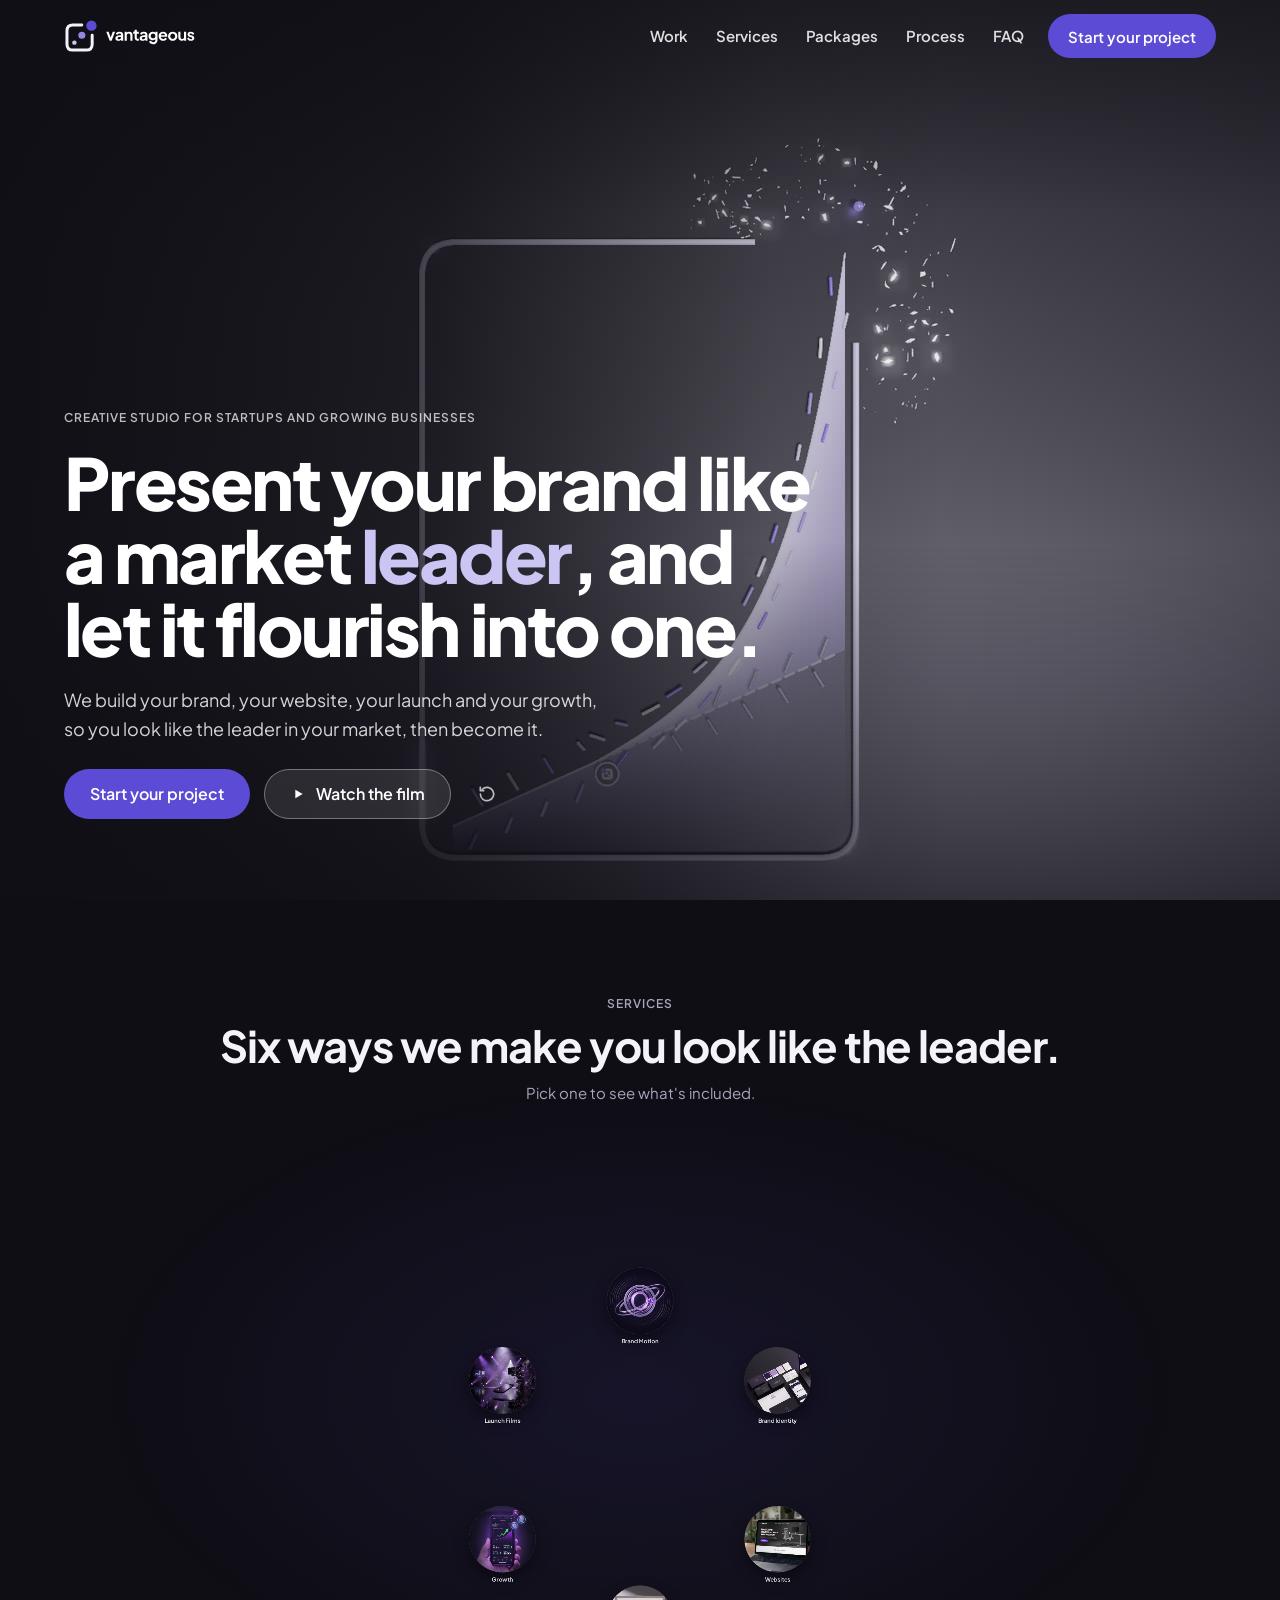
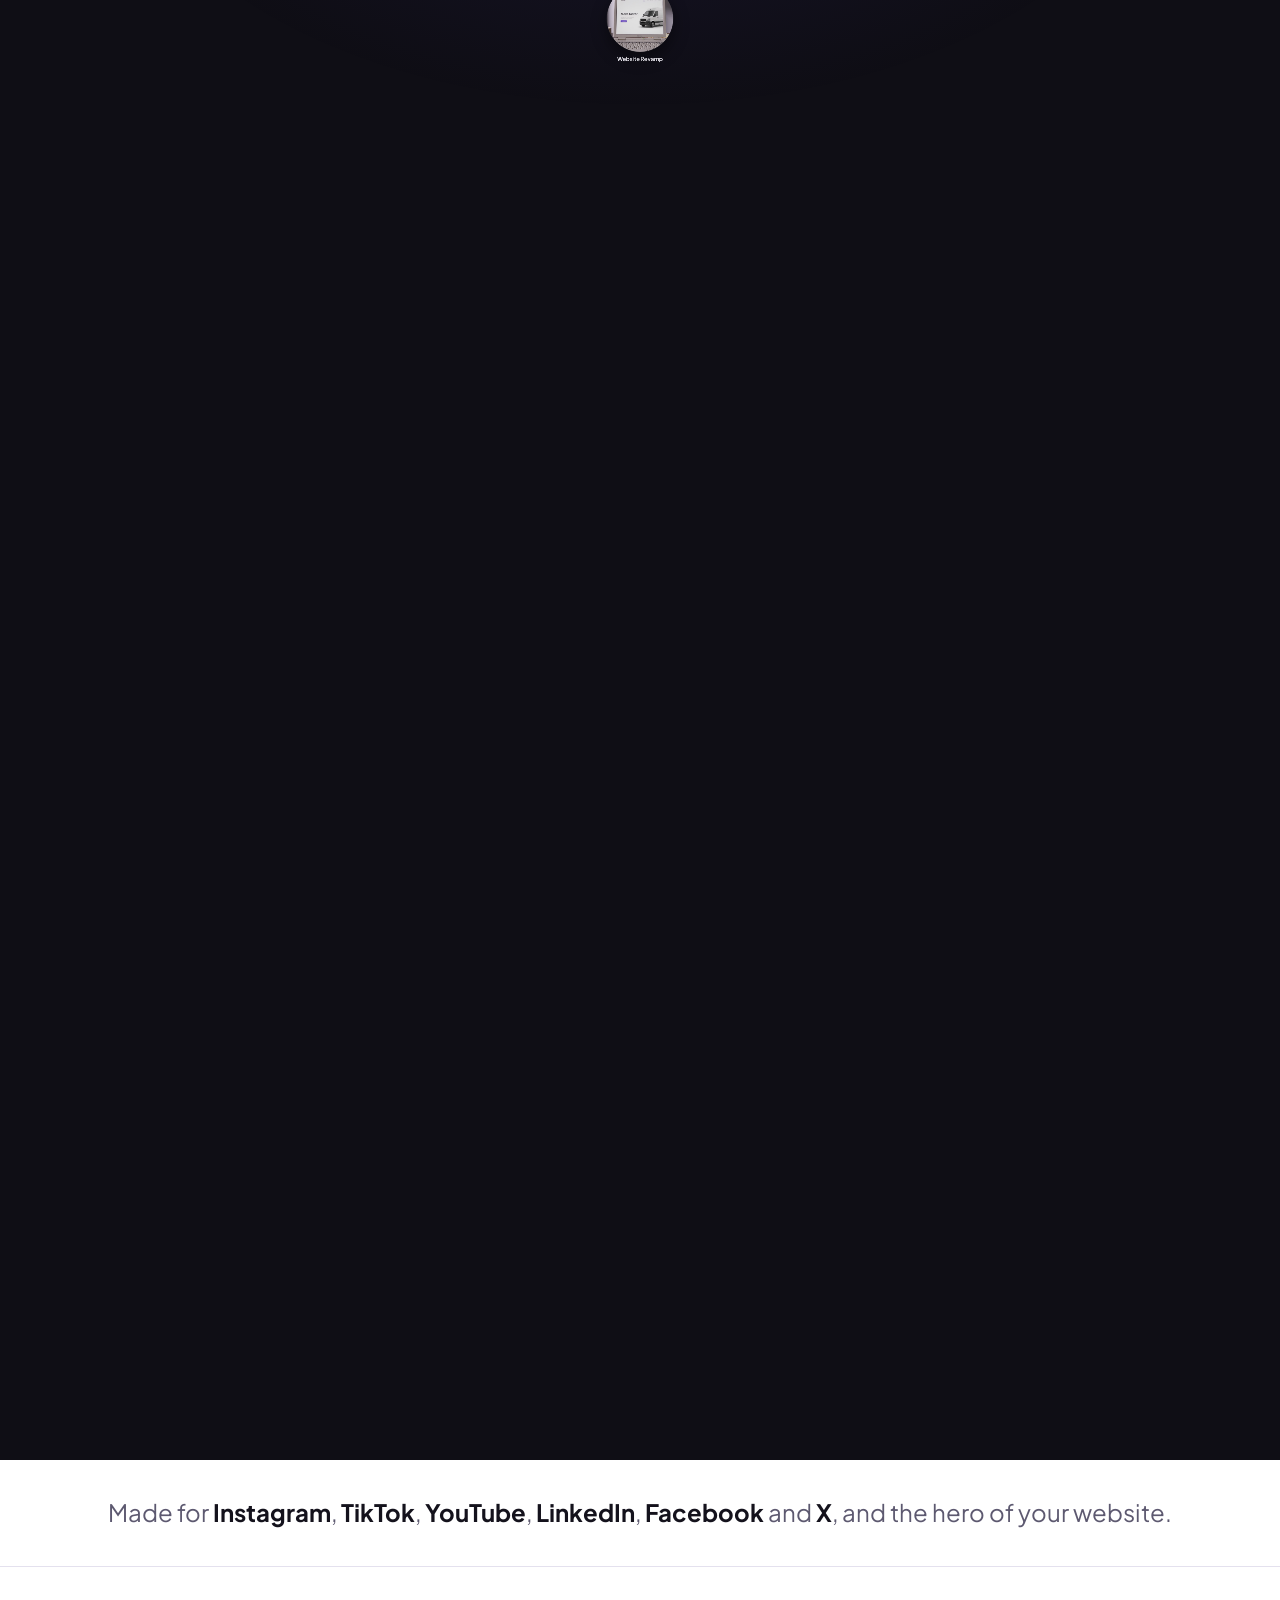
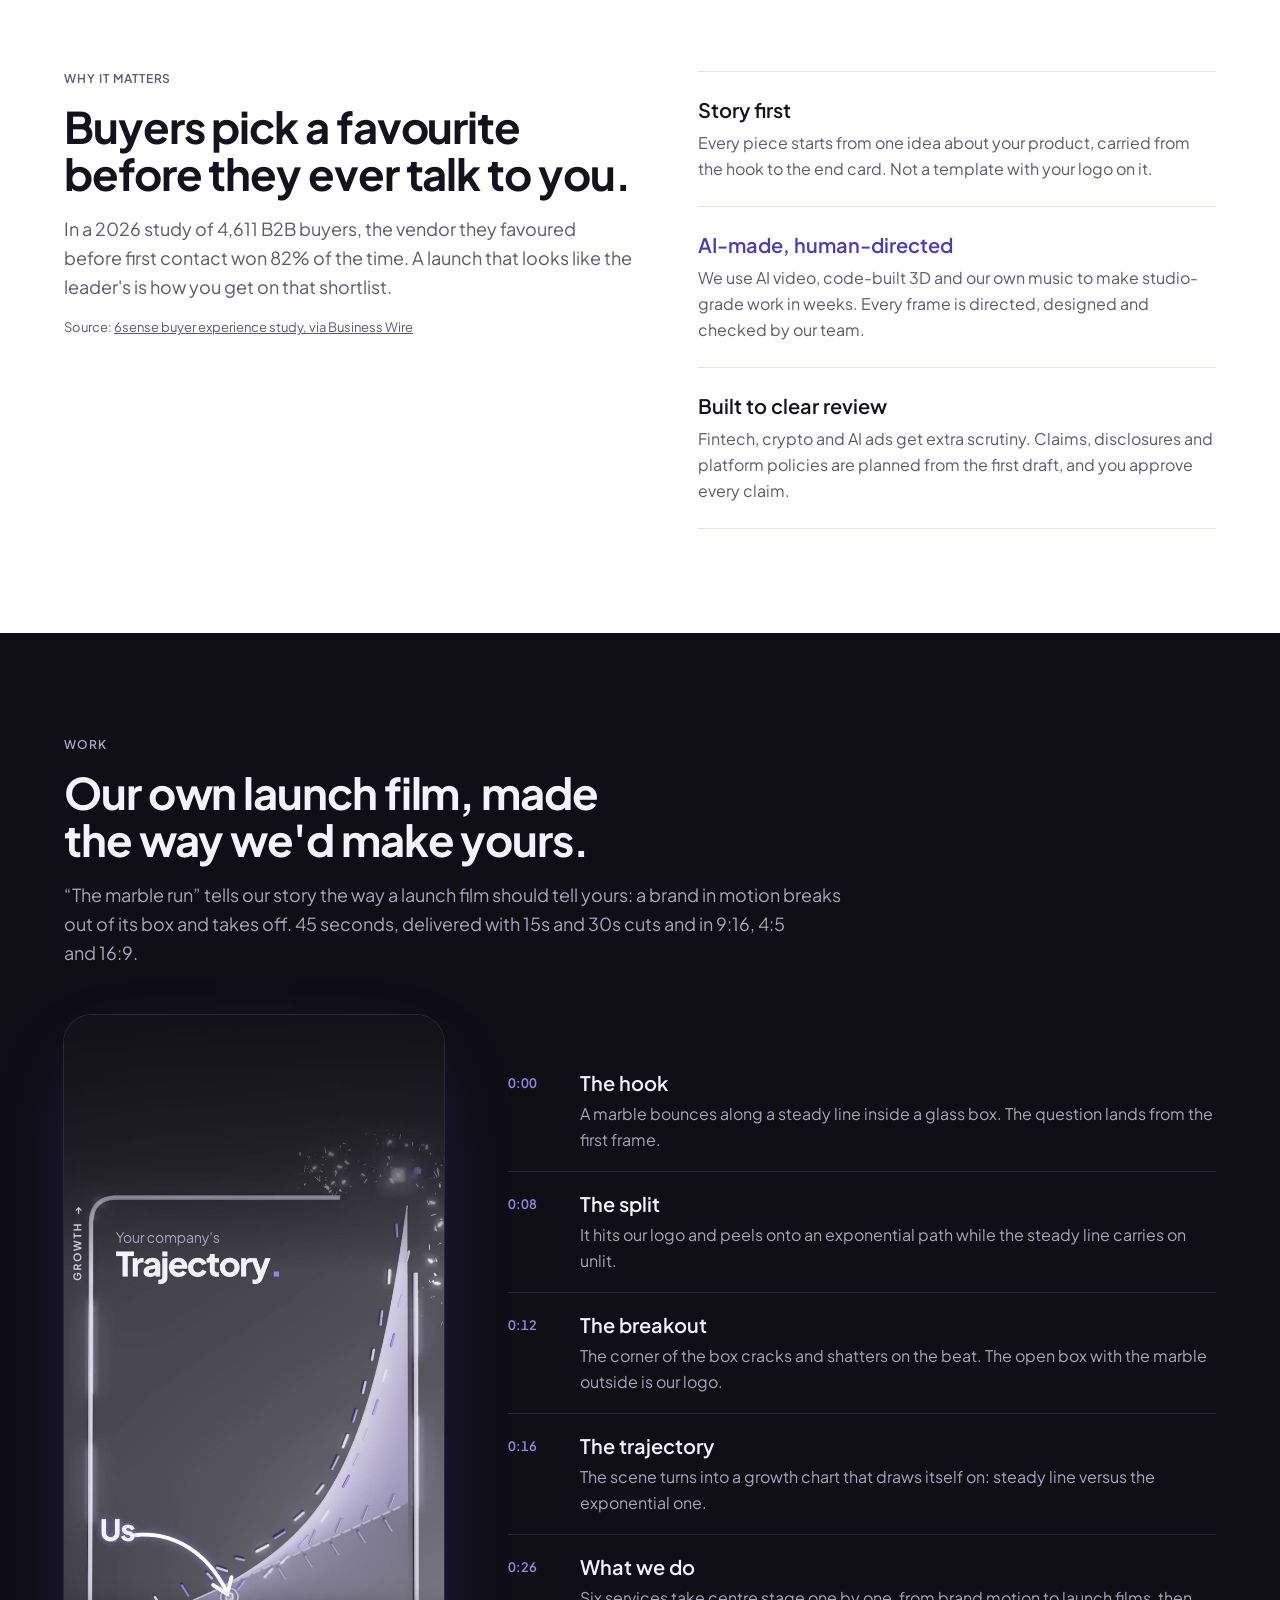
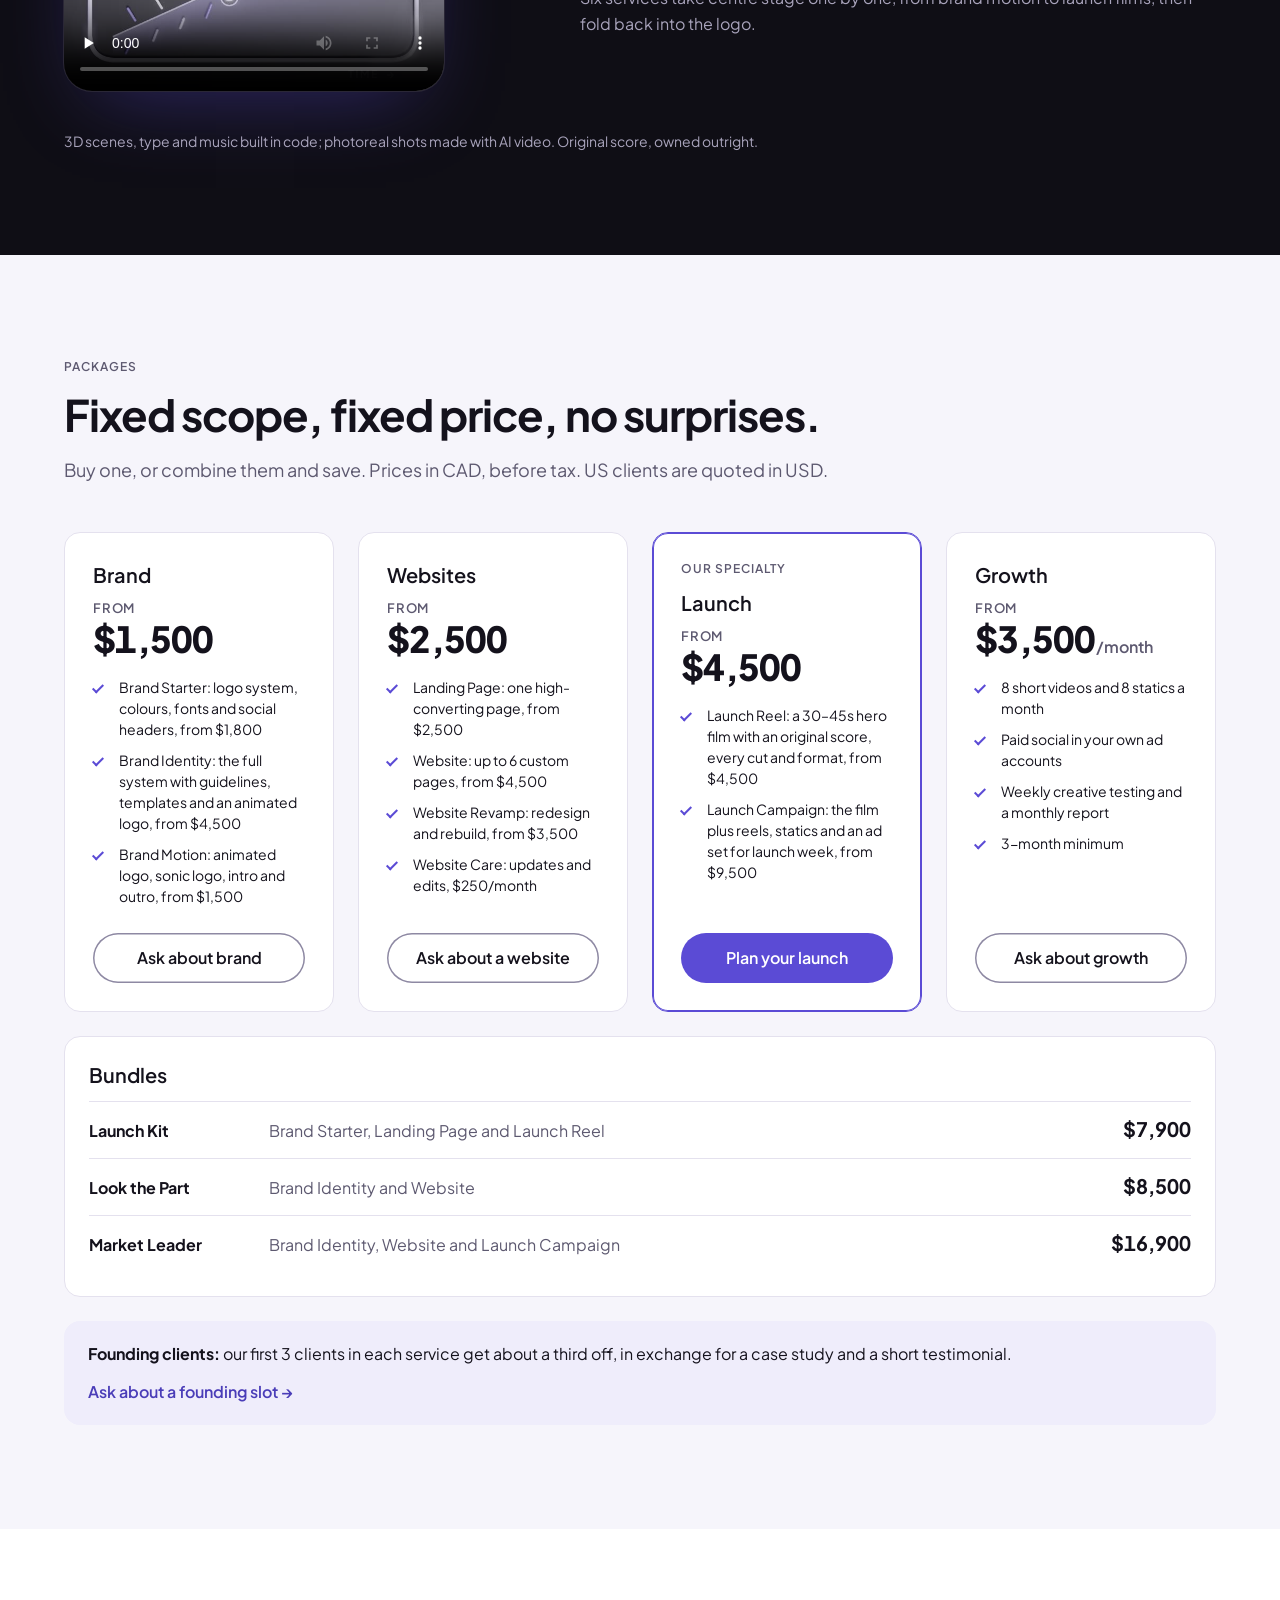
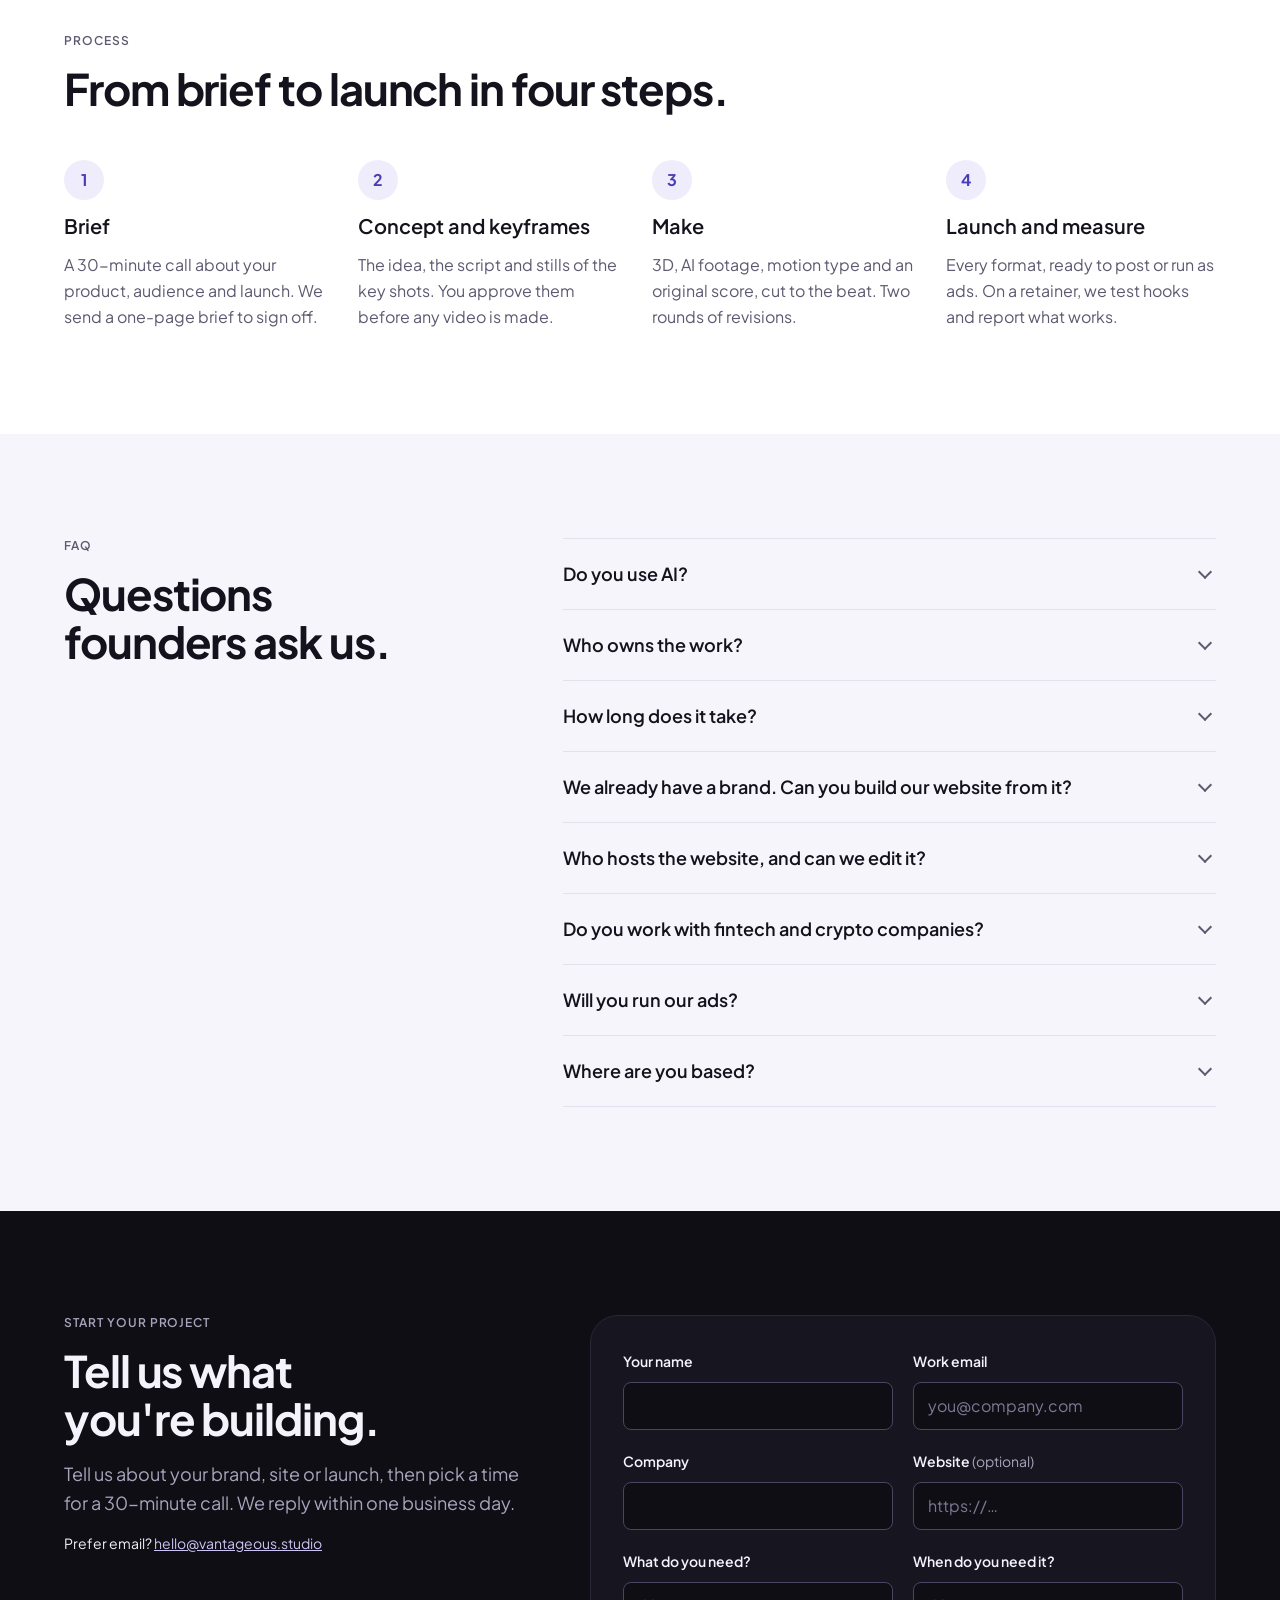
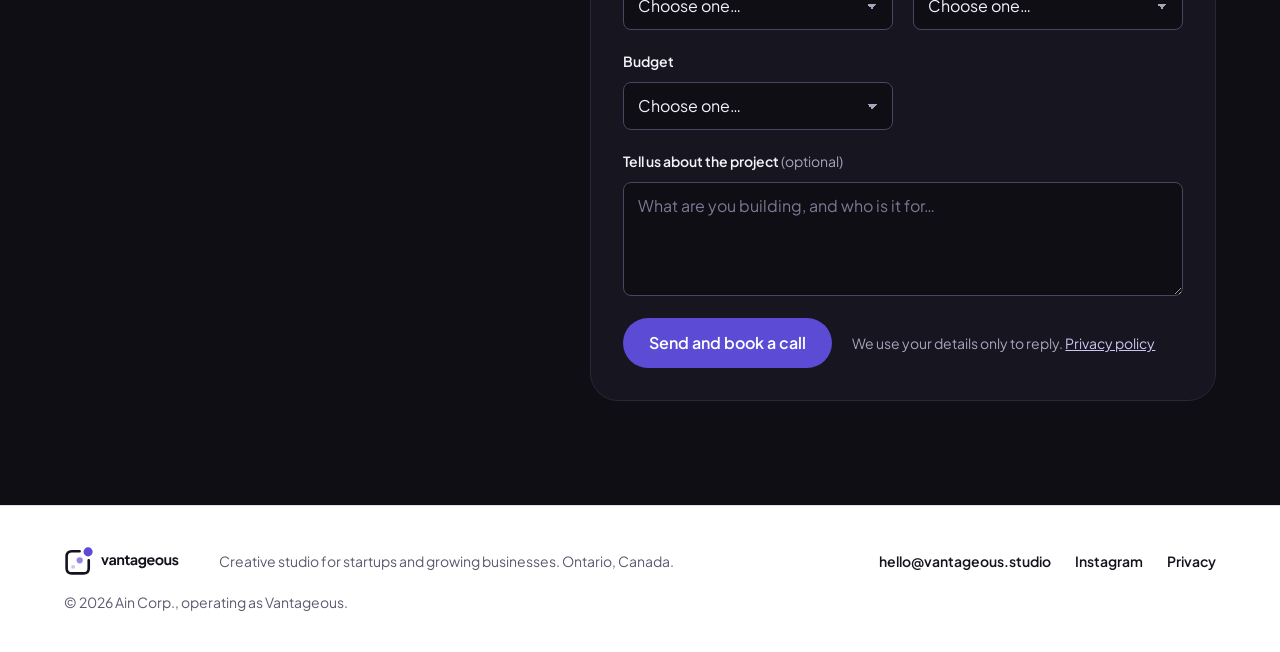
==== commit ee7f9669: "Copy: AI work directed, designed and checked by our team Co-Authored-By: Claude Opus 5.5 <noreply@an" ====
--- a/index.html
+++ b/index.html
@@ -162,7 +162,7 @@
         </li>
         <li>
           <h3 class="h3">AI-made, human-directed</h3>
-          <p>We use AI video, code-built 3D and our own music to make studio-grade work in weeks. Every frame is directed, designed and checked by a person.</p>
+          <p>We use AI video, code-built 3D and our own music to make studio-grade work in weeks. Every frame is directed, designed and checked by our team.</p>
         </li>
         <li>
           <h3 class="h3">Built to clear review</h3>
@@ -289,7 +289,7 @@
       <div class="faq">
         <details>
           <summary>Do you use AI?</summary>
-          <p>Yes, openly. AI video and image tools help us make studio-grade work in weeks instead of months. The story, design, 3D, edit and music are directed by a person, and we only use tools whose terms allow commercial use.</p>
+          <p>Yes, openly. AI video and image tools help us make studio-grade work in weeks instead of months. The story, design, 3D, edit and music are directed by our team, and we only use tools whose terms allow commercial use.</p>
         </details>
         <details>
           <summary>Who owns the work?</summary>
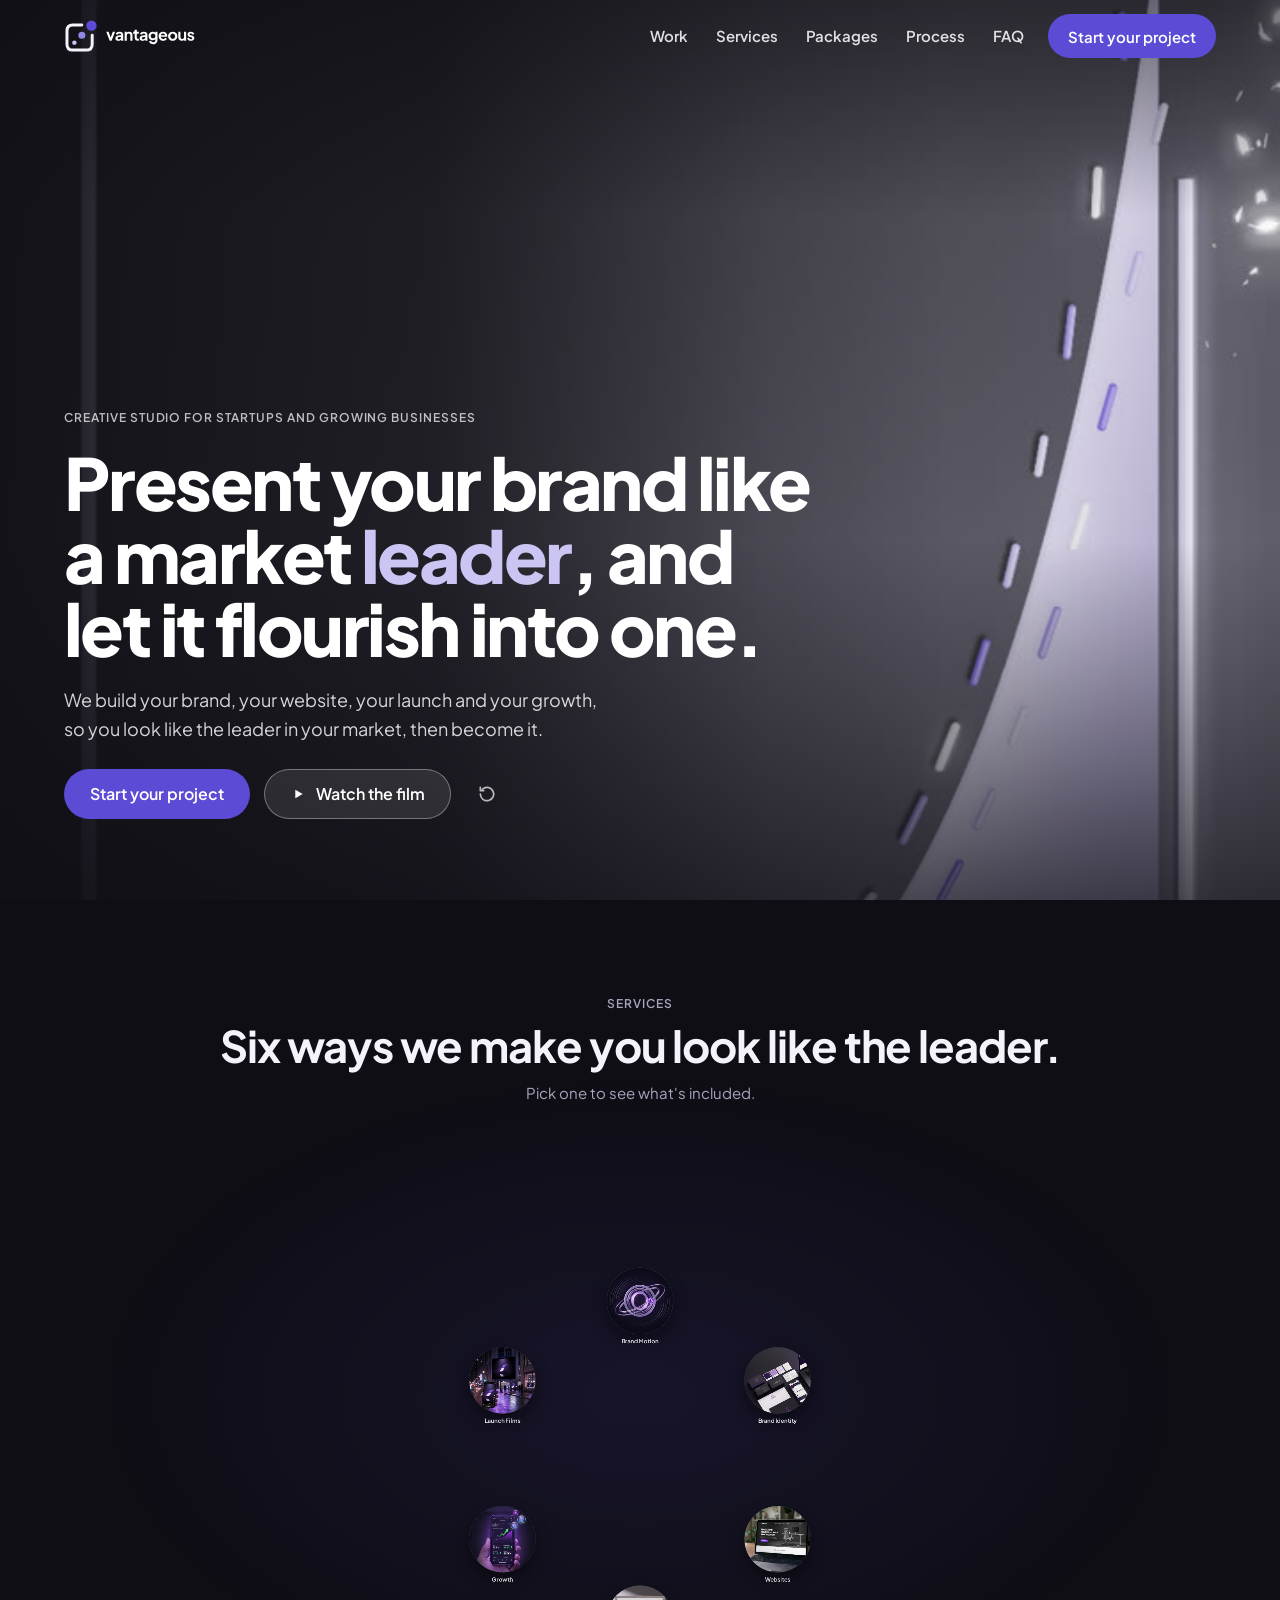
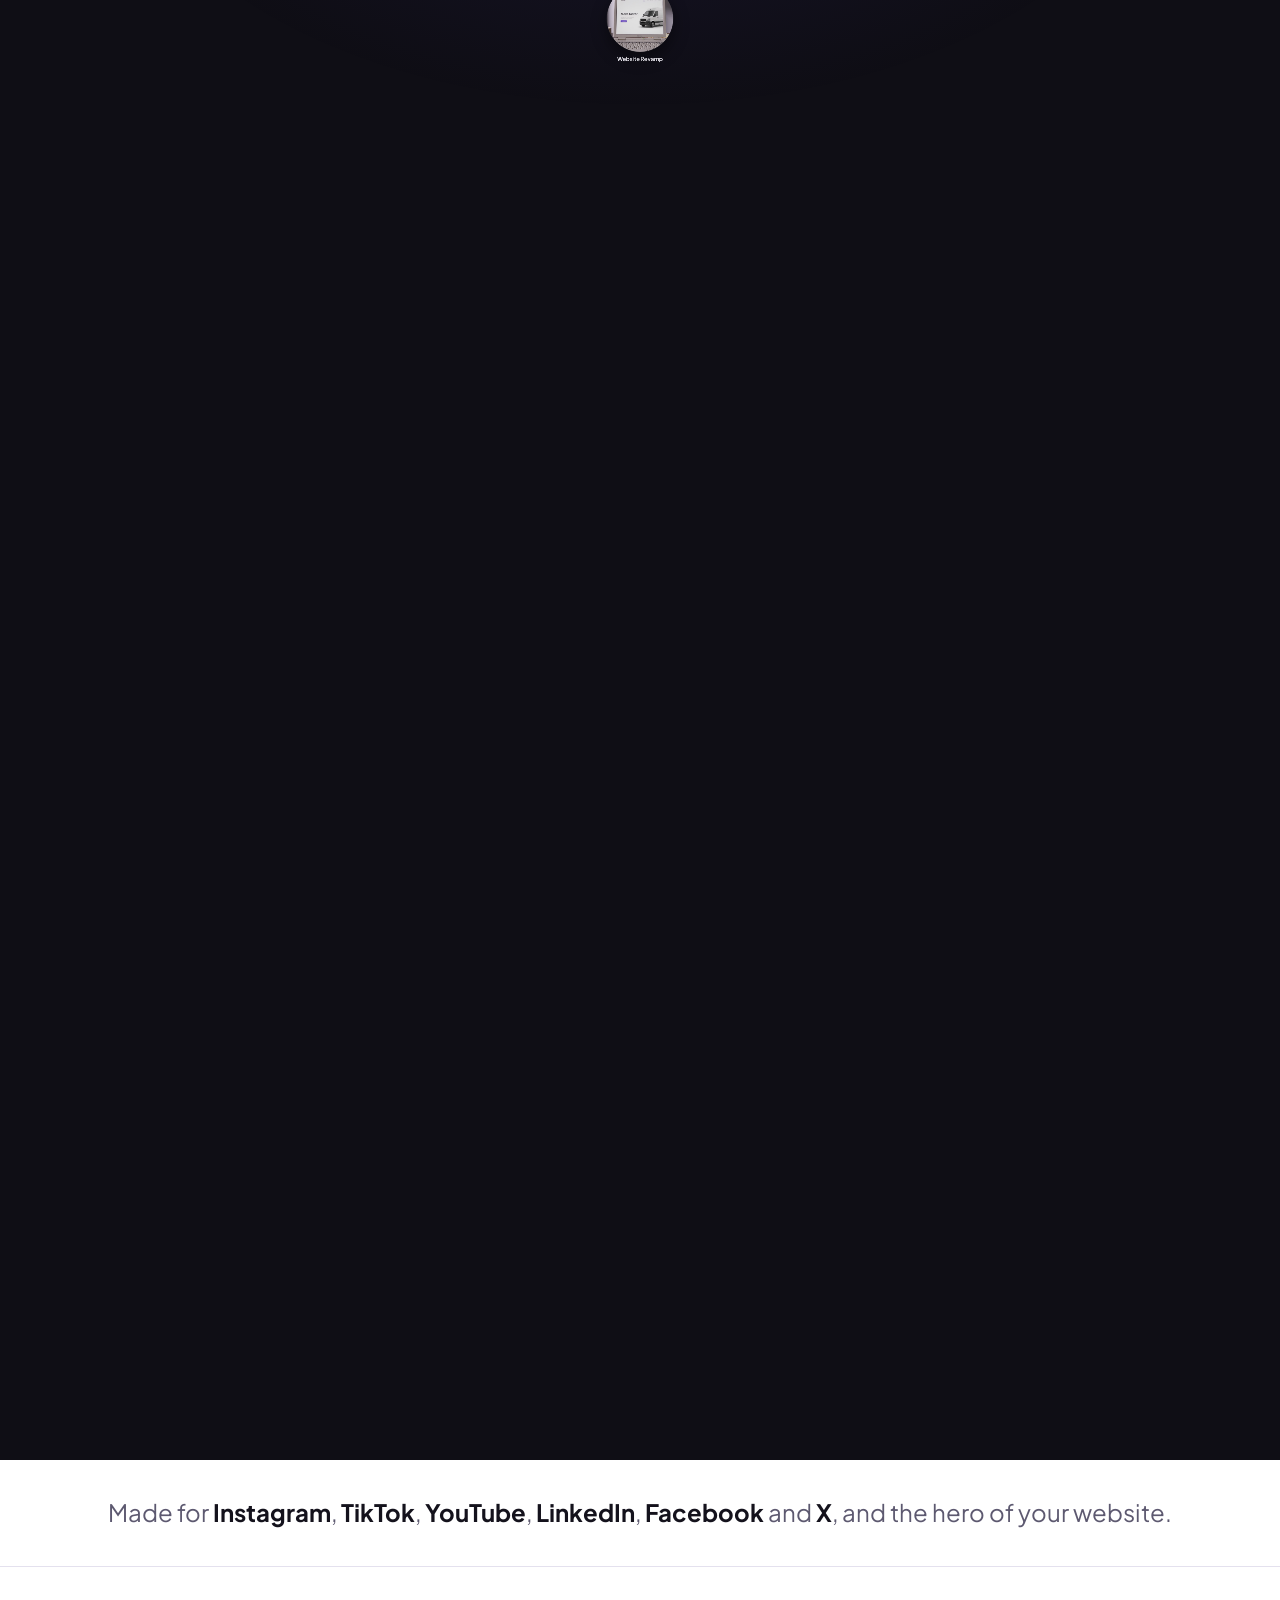
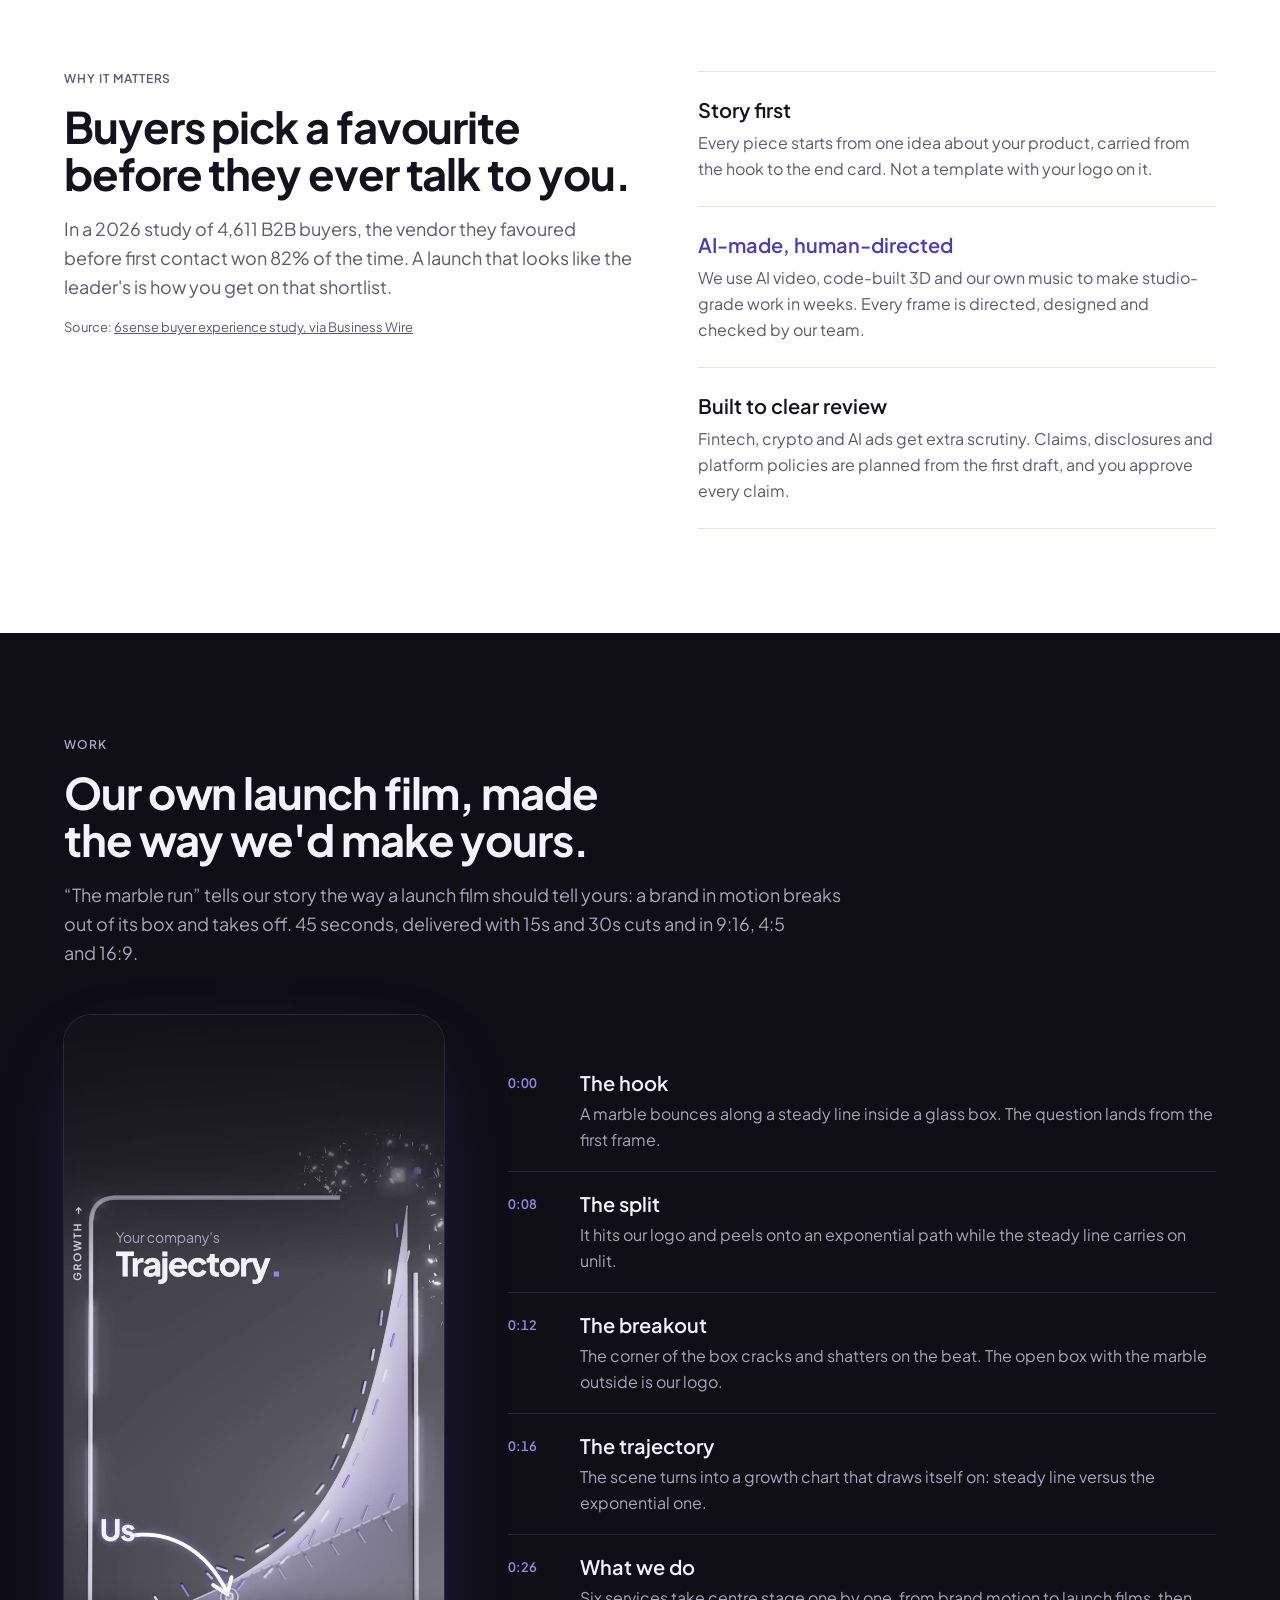
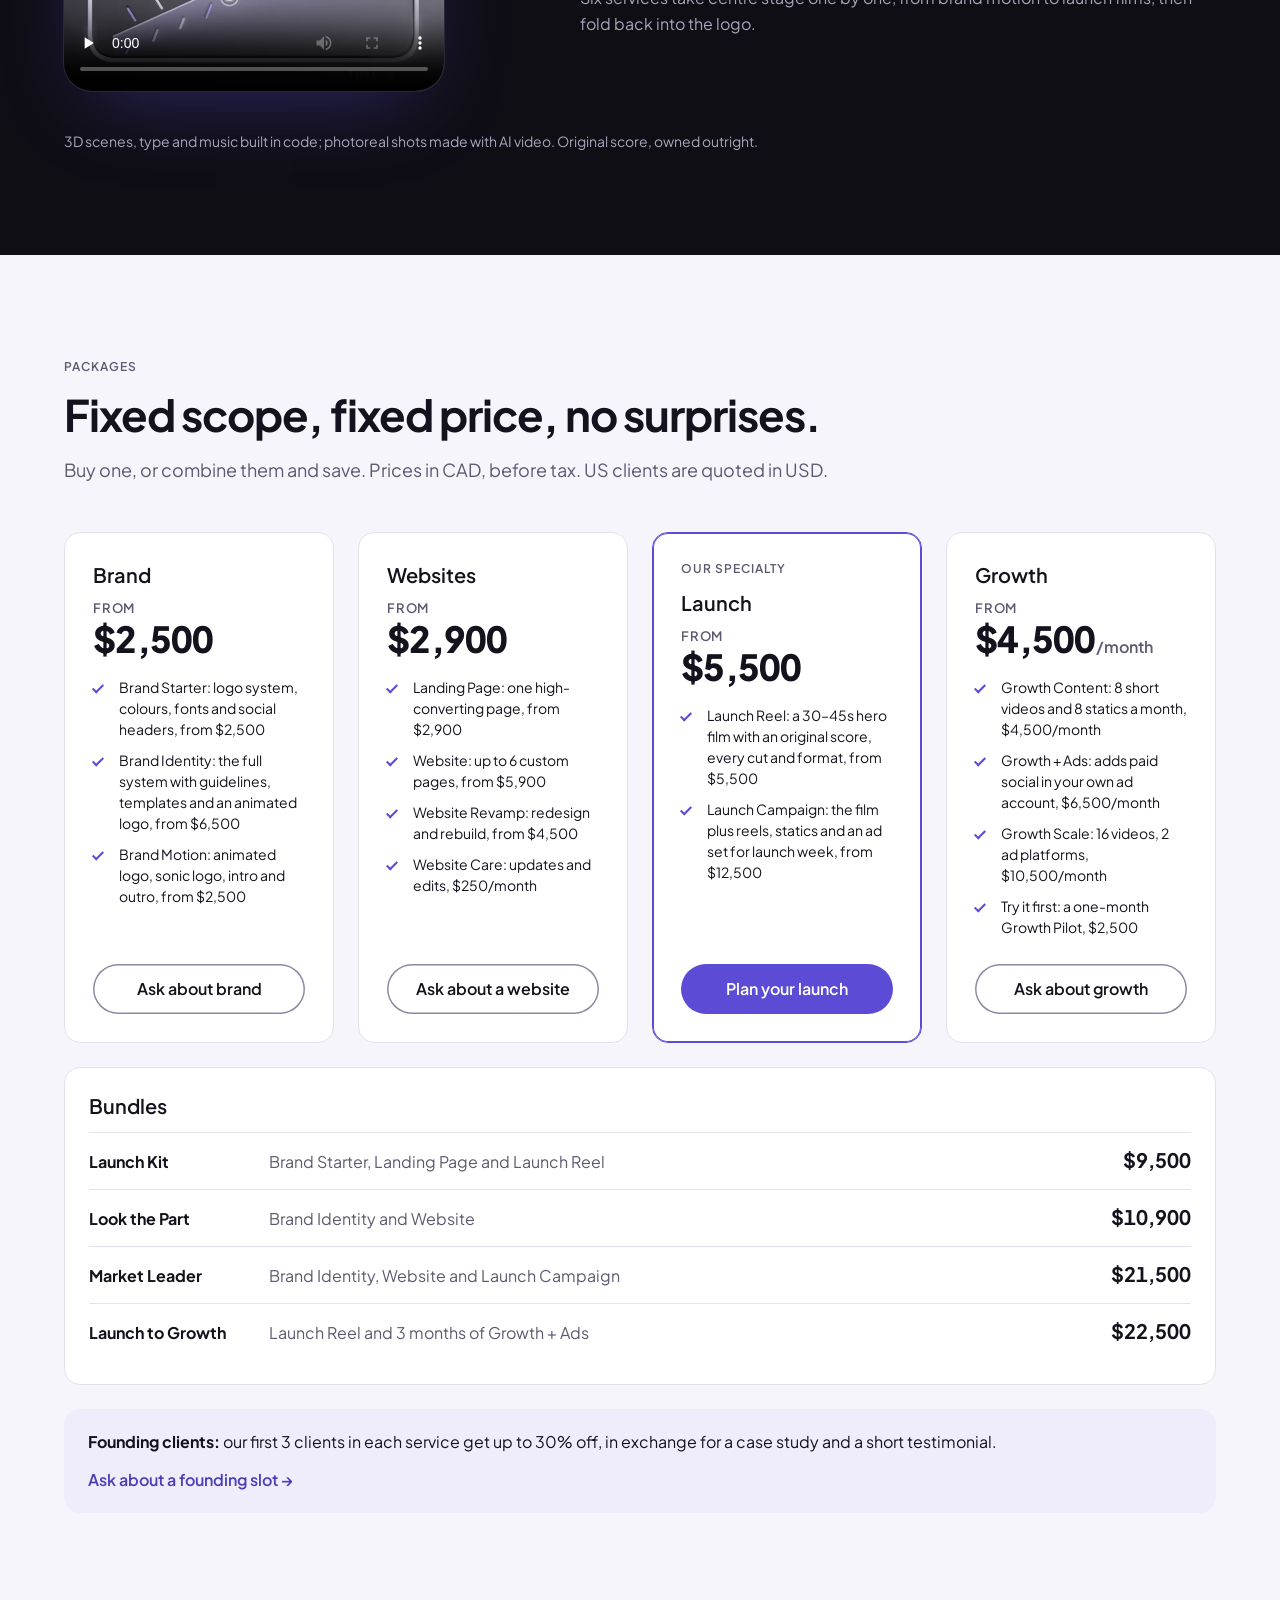
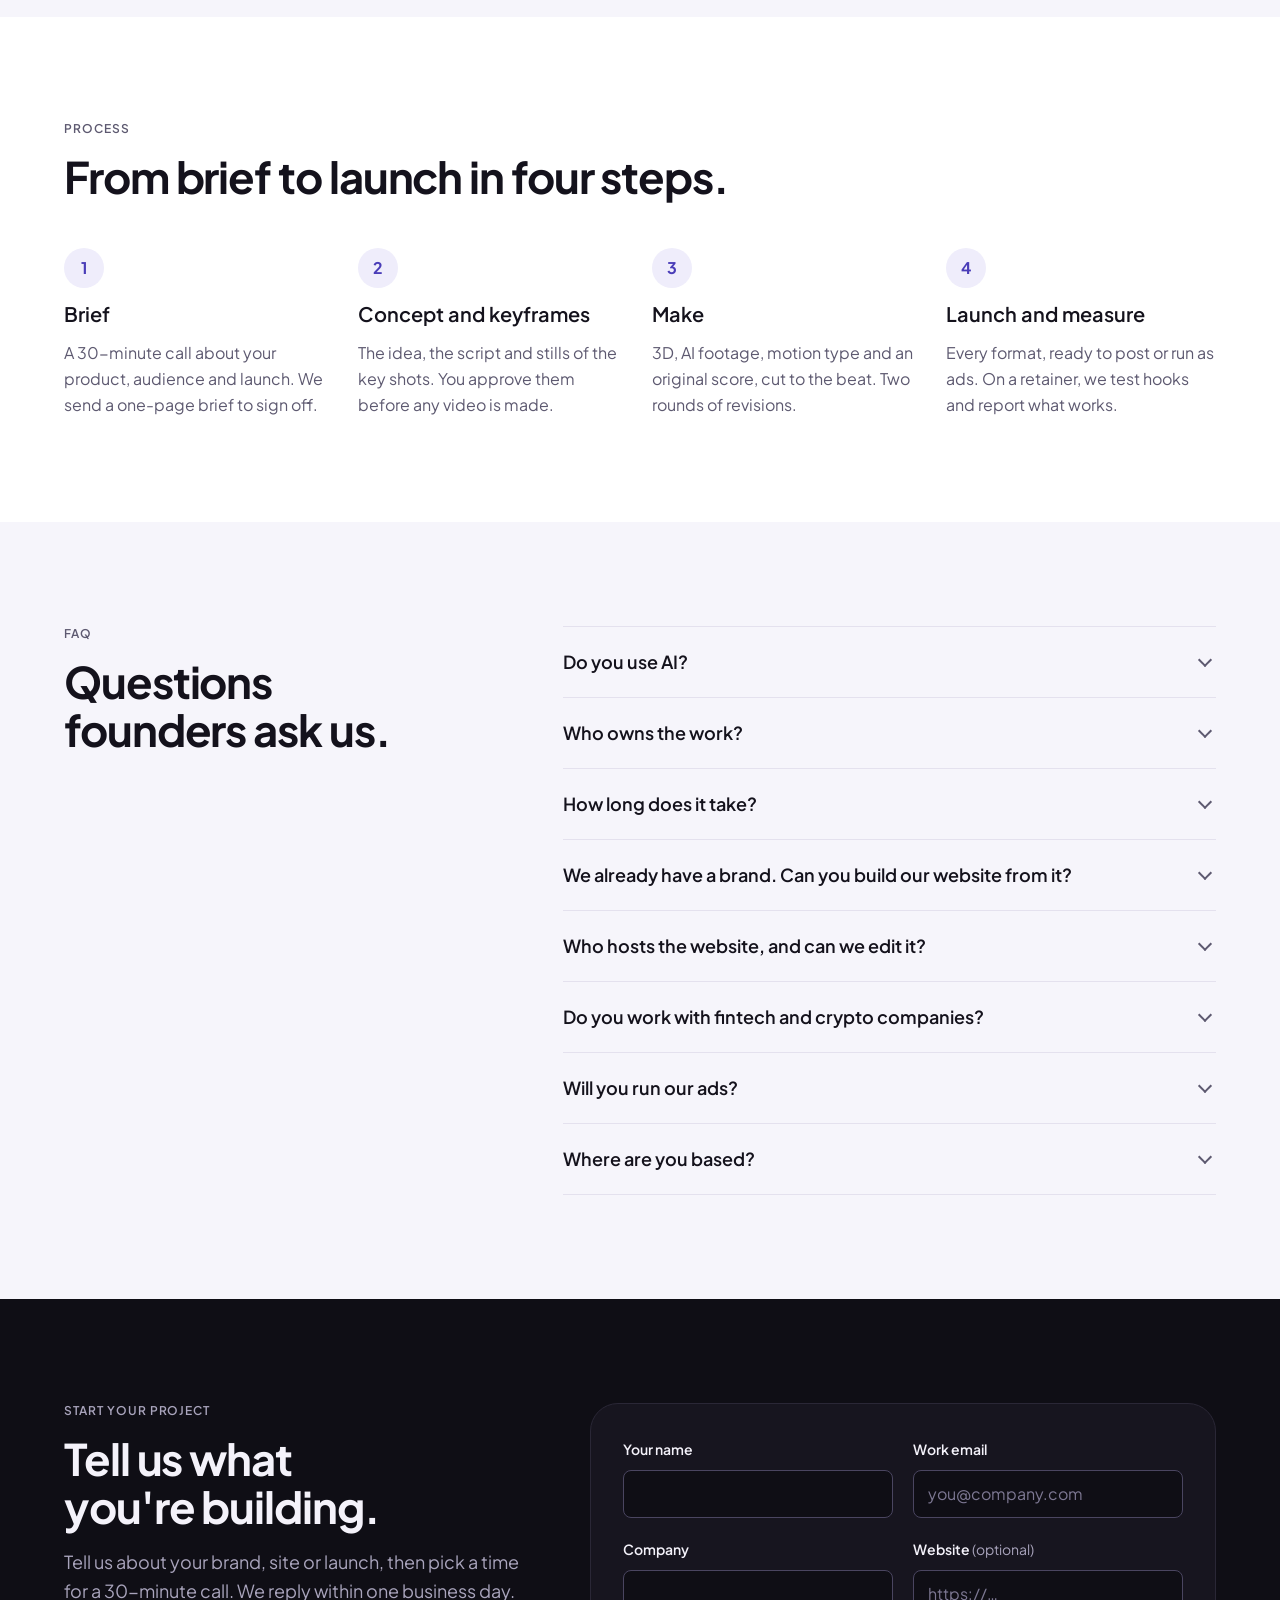
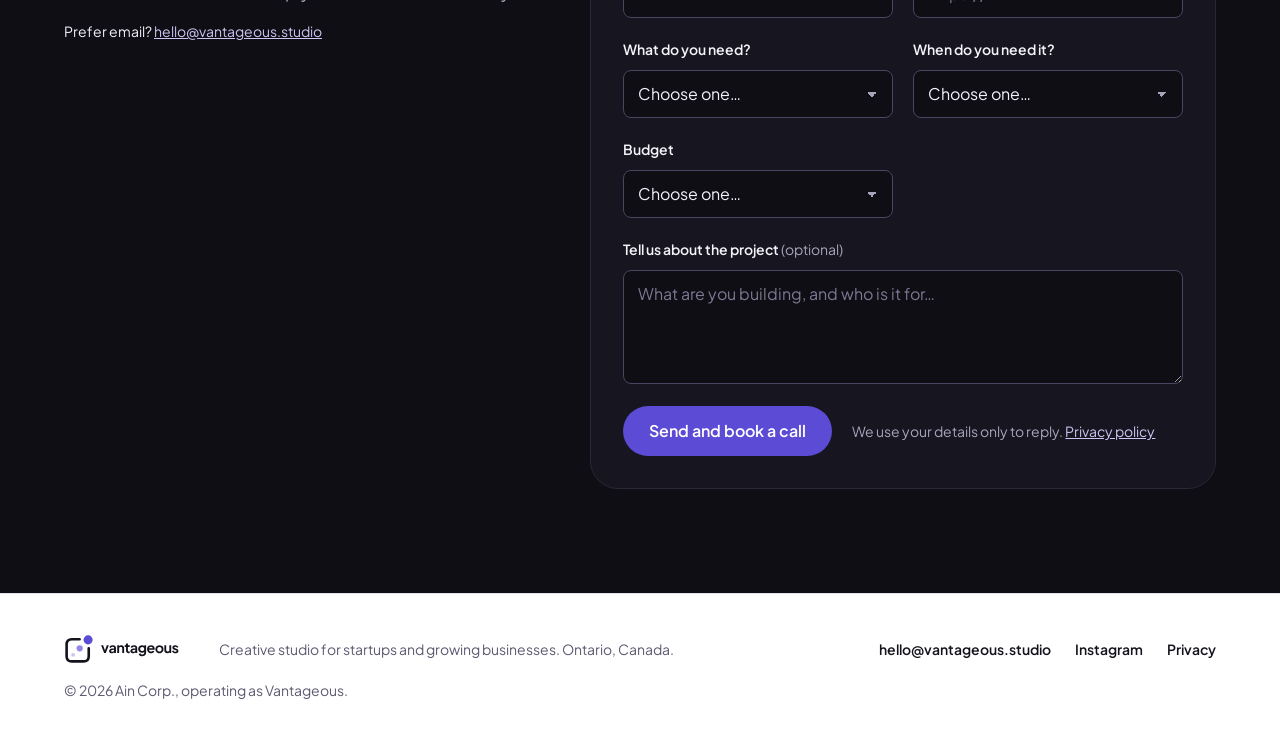
==== commit 2224c1c2: "New pricing: Growth tiers and pilot, raised service prices, Launch to Growth bundle Co-Authored-By: " ====
--- a/index.html
+++ b/index.html
@@ -209,21 +209,21 @@
       <div class="grid grid-4">
         <article class="card pkg">
           <h3 class="h3">Brand</h3>
-          <p class="price"><span>From</span> $1,500</p>
+          <p class="price"><span>From</span> $2,500</p>
           <ul class="ticks">
-            <li>Brand Starter: logo system, colours, fonts and social headers, from $1,800</li>
-            <li>Brand Identity: the full system with guidelines, templates and an animated logo, from $4,500</li>
-            <li>Brand Motion: animated logo, sonic logo, intro and outro, from $1,500</li>
+            <li>Brand Starter: logo system, colours, fonts and social headers, from $2,500</li>
+            <li>Brand Identity: the full system with guidelines, templates and an animated logo, from $6,500</li>
+            <li>Brand Motion: animated logo, sonic logo, intro and outro, from $2,500</li>
           </ul>
           <a class="btn btn-ghost" href="#start" data-package="Brand">Ask about brand</a>
         </article>
         <article class="card pkg">
           <h3 class="h3">Websites</h3>
-          <p class="price"><span>From</span> $2,500</p>
+          <p class="price"><span>From</span> $2,900</p>
           <ul class="ticks">
-            <li>Landing Page: one high-converting page, from $2,500</li>
-            <li>Website: up to 6 custom pages, from $4,500</li>
-            <li>Website Revamp: redesign and rebuild, from $3,500</li>
+            <li>Landing Page: one high-converting page, from $2,900</li>
+            <li>Website: up to 6 custom pages, from $5,900</li>
+            <li>Website Revamp: redesign and rebuild, from $4,500</li>
             <li>Website Care: updates and edits, $250/month</li>
           </ul>
           <a class="btn btn-ghost" href="#start" data-package="Website">Ask about a website</a>
@@ -231,21 +231,21 @@
         <article class="card pkg featured">
           <p class="label tag">Our specialty</p>
           <h3 class="h3">Launch</h3>
-          <p class="price"><span>From</span> $4,500</p>
+          <p class="price"><span>From</span> $5,500</p>
           <ul class="ticks">
-            <li>Launch Reel: a 30–45s hero film with an original score, every cut and format, from $4,500</li>
-            <li>Launch Campaign: the film plus reels, statics and an ad set for launch week, from $9,500</li>
+            <li>Launch Reel: a 30–45s hero film with an original score, every cut and format, from $5,500</li>
+            <li>Launch Campaign: the film plus reels, statics and an ad set for launch week, from $12,500</li>
           </ul>
           <a class="btn btn-primary" href="#start" data-package="Launch">Plan your launch</a>
         </article>
         <article class="card pkg">
           <h3 class="h3">Growth</h3>
-          <p class="price"><span>From</span> $3,500<small>/month</small></p>
+          <p class="price"><span>From</span> $4,500<small>/month</small></p>
           <ul class="ticks">
-            <li>8 short videos and 8 statics a month</li>
-            <li>Paid social in your own ad accounts</li>
-            <li>Weekly creative testing and a monthly report</li>
-            <li>3-month minimum</li>
+            <li>Growth Content: 8 short videos and 8 statics a month, $4,500/month</li>
+            <li>Growth + Ads: adds paid social in your own ad account, $6,500/month</li>
+            <li>Growth Scale: 16 videos, 2 ad platforms, $10,500/month</li>
+            <li>Try it first: a one-month Growth Pilot, $2,500</li>
           </ul>
           <a class="btn btn-ghost" href="#start" data-package="Growth Retainer">Ask about growth</a>
         </article>
@@ -253,13 +253,14 @@
       <div class="bundles">
         <h3 class="h3">Bundles</h3>
         <ul class="bundle-list">
-          <li><strong>Launch Kit</strong><span>Brand Starter, Landing Page and Launch Reel</span><b>$7,900</b></li>
-          <li><strong>Look the Part</strong><span>Brand Identity and Website</span><b>$8,500</b></li>
-          <li><strong>Market Leader</strong><span>Brand Identity, Website and Launch Campaign</span><b>$16,900</b></li>
+          <li><strong>Launch Kit</strong><span>Brand Starter, Landing Page and Launch Reel</span><b>$9,500</b></li>
+          <li><strong>Look the Part</strong><span>Brand Identity and Website</span><b>$10,900</b></li>
+          <li><strong>Market Leader</strong><span>Brand Identity, Website and Launch Campaign</span><b>$21,500</b></li>
+          <li><strong>Launch to Growth</strong><span>Launch Reel and 3 months of Growth + Ads</span><b>$22,500</b></li>
         </ul>
       </div>
       <aside class="founding">
-        <p><strong>Founding clients:</strong> our first 3 clients in each service get about a third off, in exchange for a case study and a short testimonial.</p>
+        <p><strong>Founding clients:</strong> our first 3 clients in each service get up to 30% off, in exchange for a case study and a short testimonial.</p>
         <a class="link" href="#start" data-package="Founding client">Ask about a founding slot</a>
       </aside>
     </div>
@@ -411,7 +412,7 @@
       <p class="svc-tag">Your logo, brought to life.</p>
       <p>An animated logo, a sonic logo and intro and outro stings, so every video, reel and pitch opens like it's from a brand that's already made it.</p>
       <ul class="ticks"><li>Animated logo in every format you post</li><li>Sonic logo: a short sound mark, owned outright</li><li>Intro and outro stings for reels, ads and videos</li></ul>
-      <p class="svc-price">From $1,500</p>
+      <p class="svc-price">From $2,500</p>
       <a class="btn btn-primary" href="#start" data-package="Brand" data-close-svc>Ask about Brand Motion</a>
     </div>
   </div></template>
@@ -422,8 +423,8 @@
       <h2 class="h1" id="svc-title">Brand Identity</h2>
       <p class="svc-tag">A brand that looks like the leader.</p>
       <p>We turn a logo you've outgrown into a full identity: the mark in every direction and size, colours, type, and the headers, banners and templates you'll use every day.</p>
-      <ul class="ticks"><li>Brand Starter: logo system, colours, fonts and social headers, from $1,800</li><li>Brand Identity: the full system with guidelines, templates and an animated logo, from $4,500</li><li>Every file in every format, handed over with the rights</li></ul>
-      <p class="svc-price">From $1,800</p>
+      <ul class="ticks"><li>Brand Starter: logo system, colours, fonts and social headers, from $2,500</li><li>Brand Identity: the full system with guidelines, templates and an animated logo, from $6,500</li><li>Every file in every format, handed over with the rights</li></ul>
+      <p class="svc-price">From $2,500</p>
       <a class="btn btn-primary" href="#start" data-package="Brand" data-close-svc>Ask about Brand Identity</a>
     </div>
   </div></template>
@@ -434,8 +435,8 @@
       <h2 class="h1" id="svc-title">Websites</h2>
       <p class="svc-tag">A site built from your brand.</p>
       <p>Landing pages and full sites designed around your brand, fast on phones, with motion that tells your story. Bring your brand and we move faster, and you pay less.</p>
-      <ul class="ticks"><li>Landing Page: one high-converting page, from $2,500</li><li>Website: up to 6 custom pages, from $4,500</li><li>Website Care: updates and edits, $250/month</li></ul>
-      <p class="svc-price">From $2,500</p>
+      <ul class="ticks"><li>Landing Page: one high-converting page, from $2,900</li><li>Website: up to 6 custom pages, from $5,900</li><li>Website Care: updates and edits, $250/month</li></ul>
+      <p class="svc-price">From $2,900</p>
       <a class="btn btn-primary" href="#start" data-package="Website" data-close-svc>Ask about a website</a>
     </div>
   </div></template>
@@ -447,7 +448,7 @@
       <p class="svc-tag">Your site, rebuilt to compete.</p>
       <p>We redesign and rebuild the site you have so it looks current, loads fast and turns visitors into calls, keeping the content and search ranking that already work.</p>
       <ul class="ticks"><li>Redesign and rebuild of your existing site</li><li>Your content carried over and tightened</li><li>Speed, mobile and search basics fixed on the way</li></ul>
-      <p class="svc-price">From $3,500</p>
+      <p class="svc-price">From $4,500</p>
       <a class="btn btn-primary" href="#start" data-package="Website" data-close-svc>Ask about a revamp</a>
     </div>
   </div></template>
@@ -458,8 +459,8 @@
       <h2 class="h1" id="svc-title">Growth</h2>
       <p class="svc-tag">Content every month, ads that learn.</p>
       <p>Short-form content every month and paid social in your own ad accounts on Meta, TikTok and LinkedIn, tested every week and reported in plain language.</p>
-      <ul class="ticks"><li>8 short videos and 8 statics a month</li><li>Paid social run in your own ad accounts</li><li>Weekly creative testing and a monthly report</li><li>3-month minimum</li></ul>
-      <p class="svc-price">From $3,500/month</p>
+      <ul class="ticks"><li>Growth Content: 8 short videos and 8 statics a month, $4,500/month</li><li>Growth + Ads: adds paid social in your own ad account and weekly testing, $6,500/month</li><li>Growth Scale: 16 videos, 12 statics and 2 ad platforms, $10,500/month</li><li>Not sure yet? Start with a one-month Growth Pilot for $2,500</li><li>3-month minimum on monthly plans</li></ul>
+      <p class="svc-price">From $4,500/month</p>
       <a class="btn btn-primary" href="#start" data-package="Growth Retainer" data-close-svc>Ask about growth</a>
     </div>
   </div></template>
@@ -470,8 +471,8 @@
       <h2 class="h1" id="svc-title">Launch Films</h2>
       <p class="svc-tag">A launch that looks like the leader's.</p>
       <p>A hero film for your launch, raise or new feature, with an original score and every cut and format, plus a full campaign of reels, statics and ads around it.</p>
-      <ul class="ticks"><li>Launch Reel: a 30–45s hero film with an original score, from $4,500</li><li>Launch Campaign: the film plus reels, statics and an ad set for launch week, from $9,500</li><li>Every cut: 15s, 30s and full, in 9:16, 4:5 and 16:9</li></ul>
-      <p class="svc-price">From $4,500</p>
+      <ul class="ticks"><li>Launch Reel: a 30–45s hero film with an original score, from $5,500</li><li>Launch Campaign: the film plus reels, statics and an ad set for launch week, from $12,500</li><li>Every cut: 15s, 30s and full, in 9:16, 4:5 and 16:9</li></ul>
+      <p class="svc-price">From $5,500</p>
       <a class="btn btn-primary" href="#start" data-package="Launch" data-close-svc>Plan your launch</a>
     </div>
   </div></template>
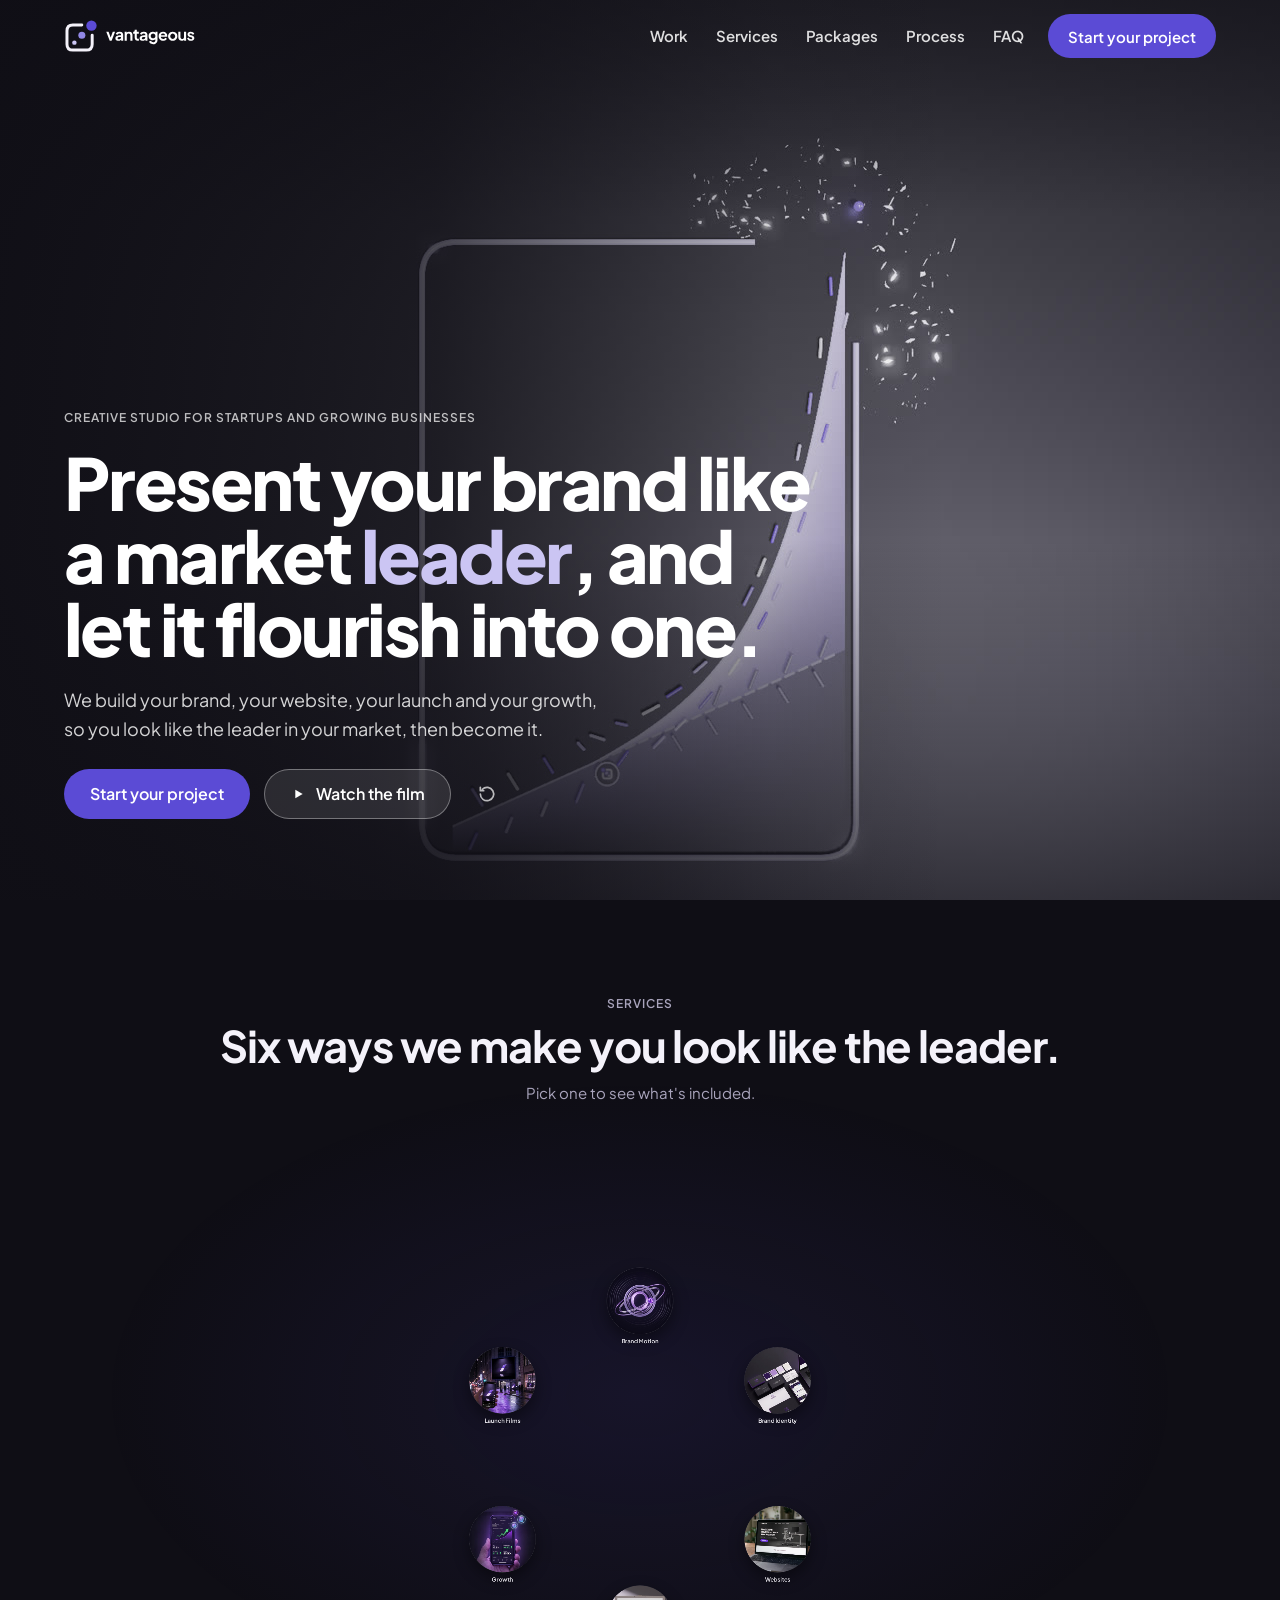
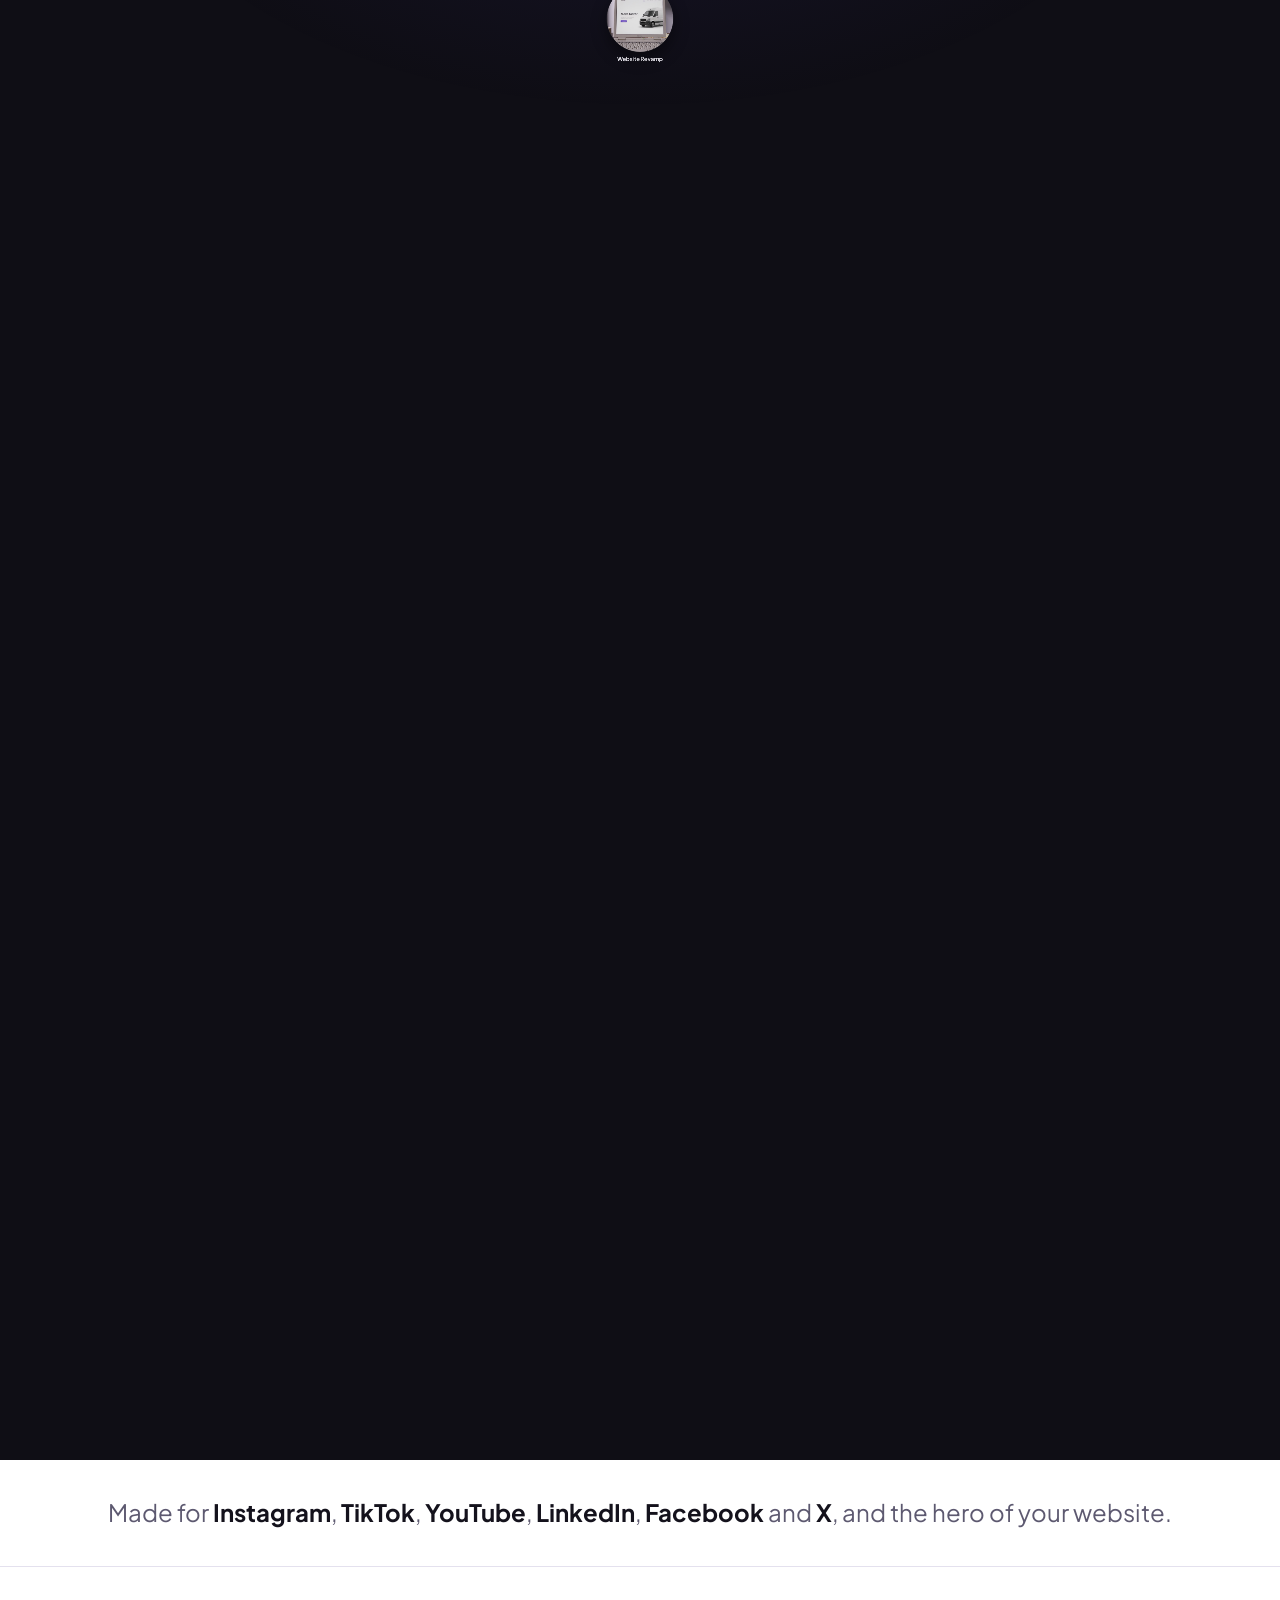
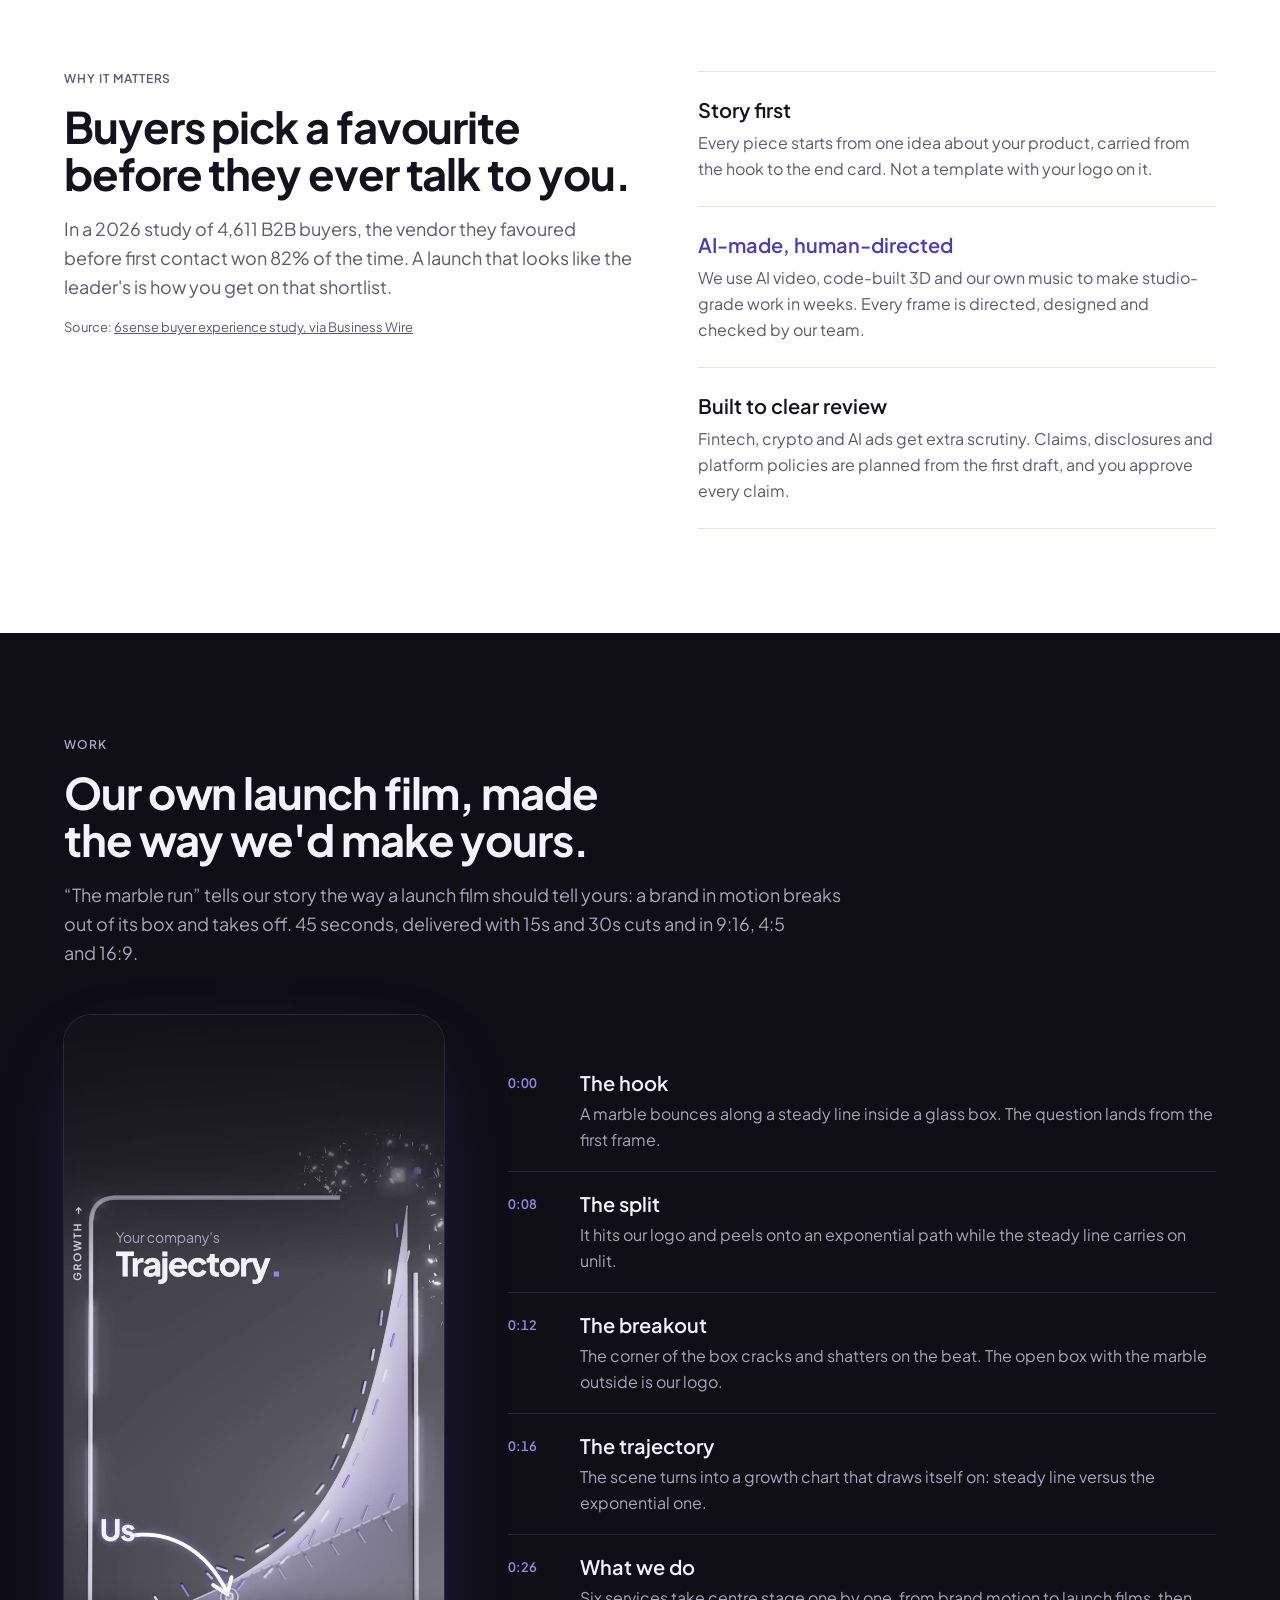
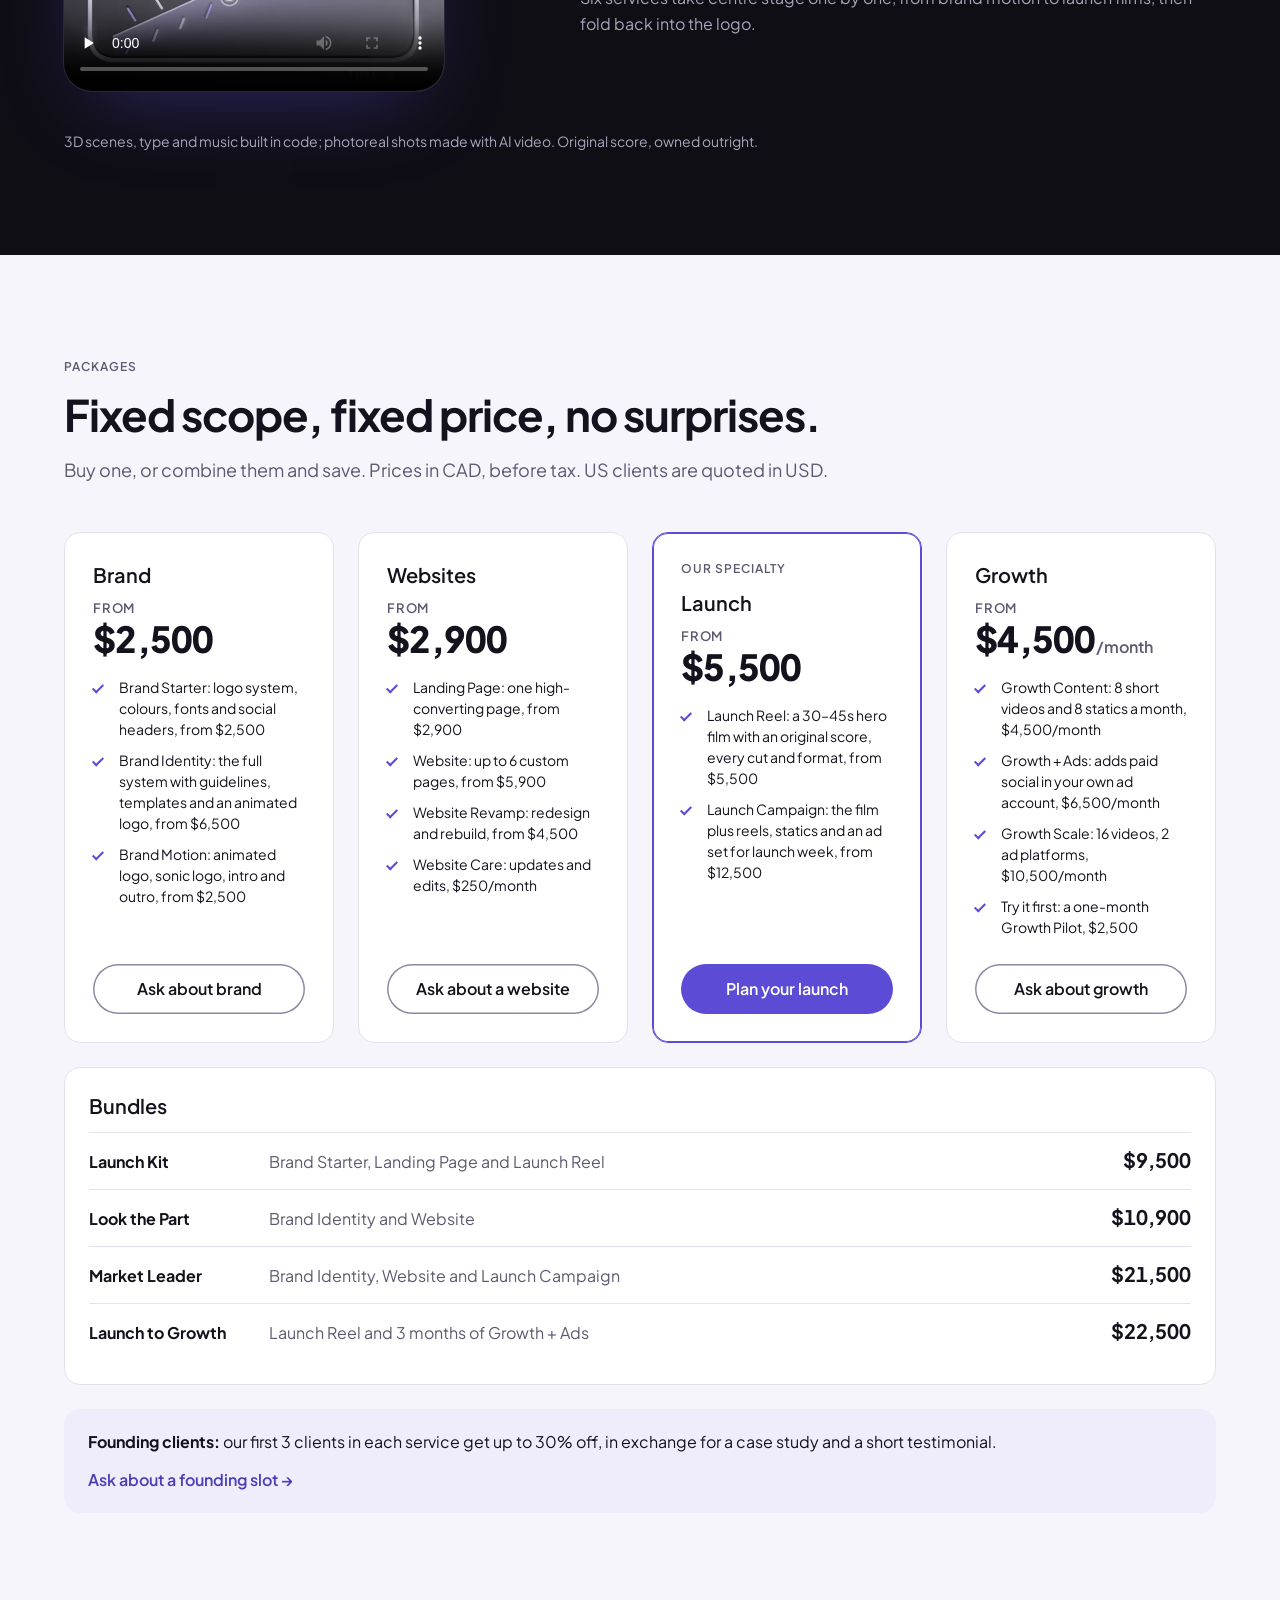
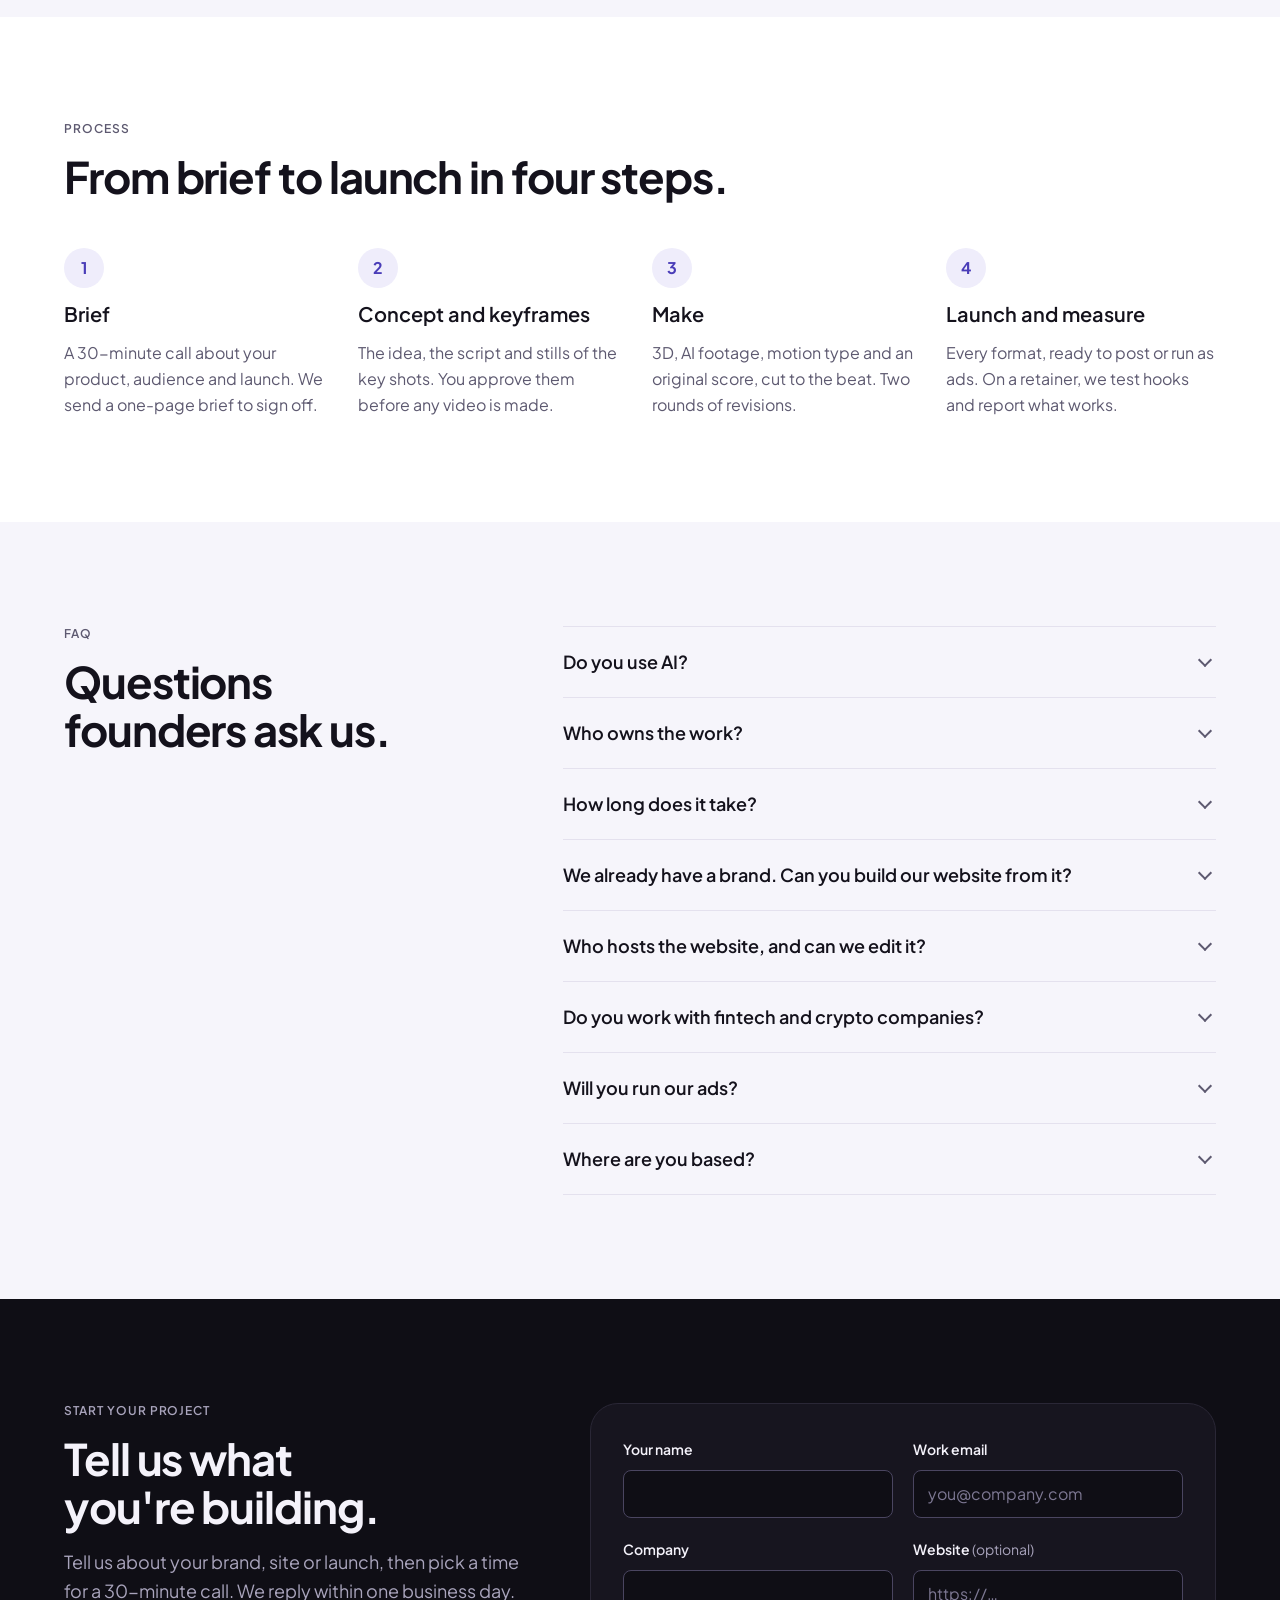
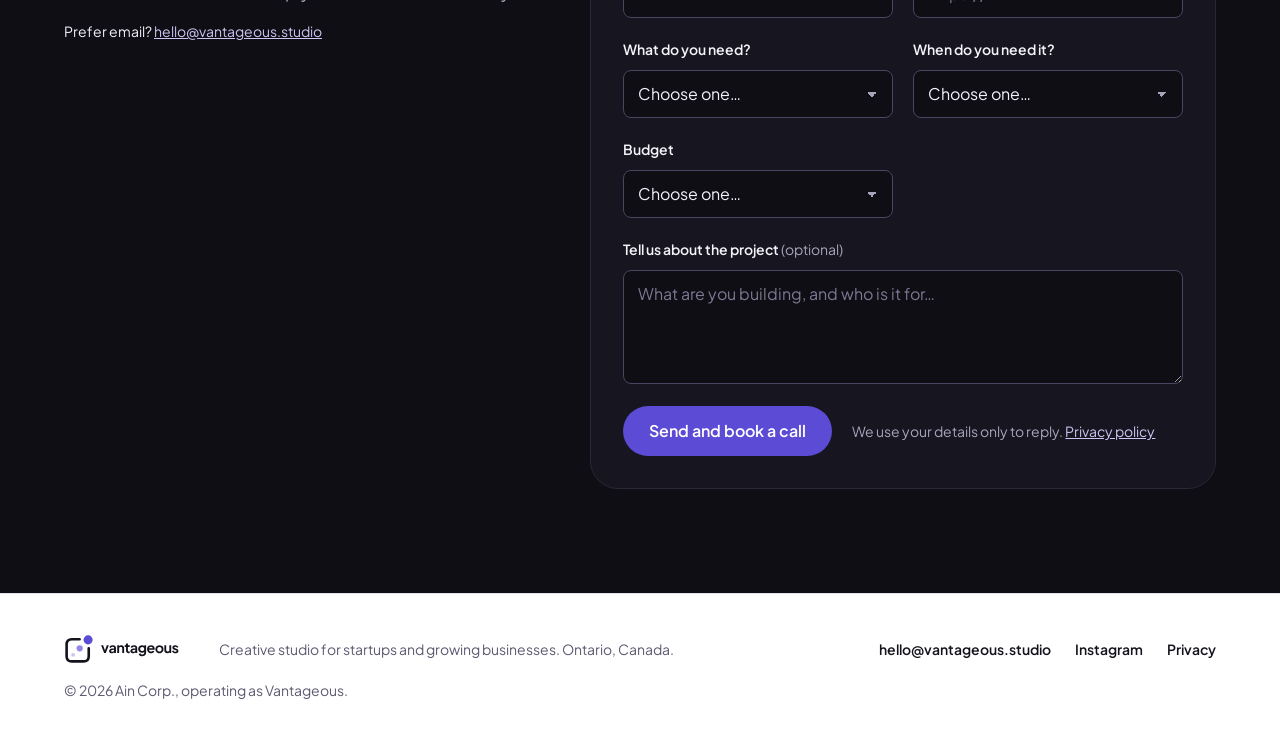
==== commit a2ac0647: "Connect Formspree project form Co-Authored-By: Claude Opus 5.5 <noreply@anthropic.com> Claude-Sessio" ====
--- a/index.html
+++ b/index.html
@@ -334,8 +334,8 @@
       </div>
 
       <form class="form" data-form novalidate
-            data-endpoint=""
-            data-booking="">
+            data-endpoint="https://formspree.io/f/xwlopogw"
+            data-booking="https://calendar.google.com/calendar/appointments/schedules/AcZssZ0nXphCF0YMtDMIJRfGvJGqLM8fVmkuWSqkN-P91fEa3t78JpXqoWySAexVvW41rjaSsX8HNSTf">
         <div class="field">
           <label for="f-name">Your name</label>
           <input id="f-name" name="name" type="text" autocomplete="name" required>
